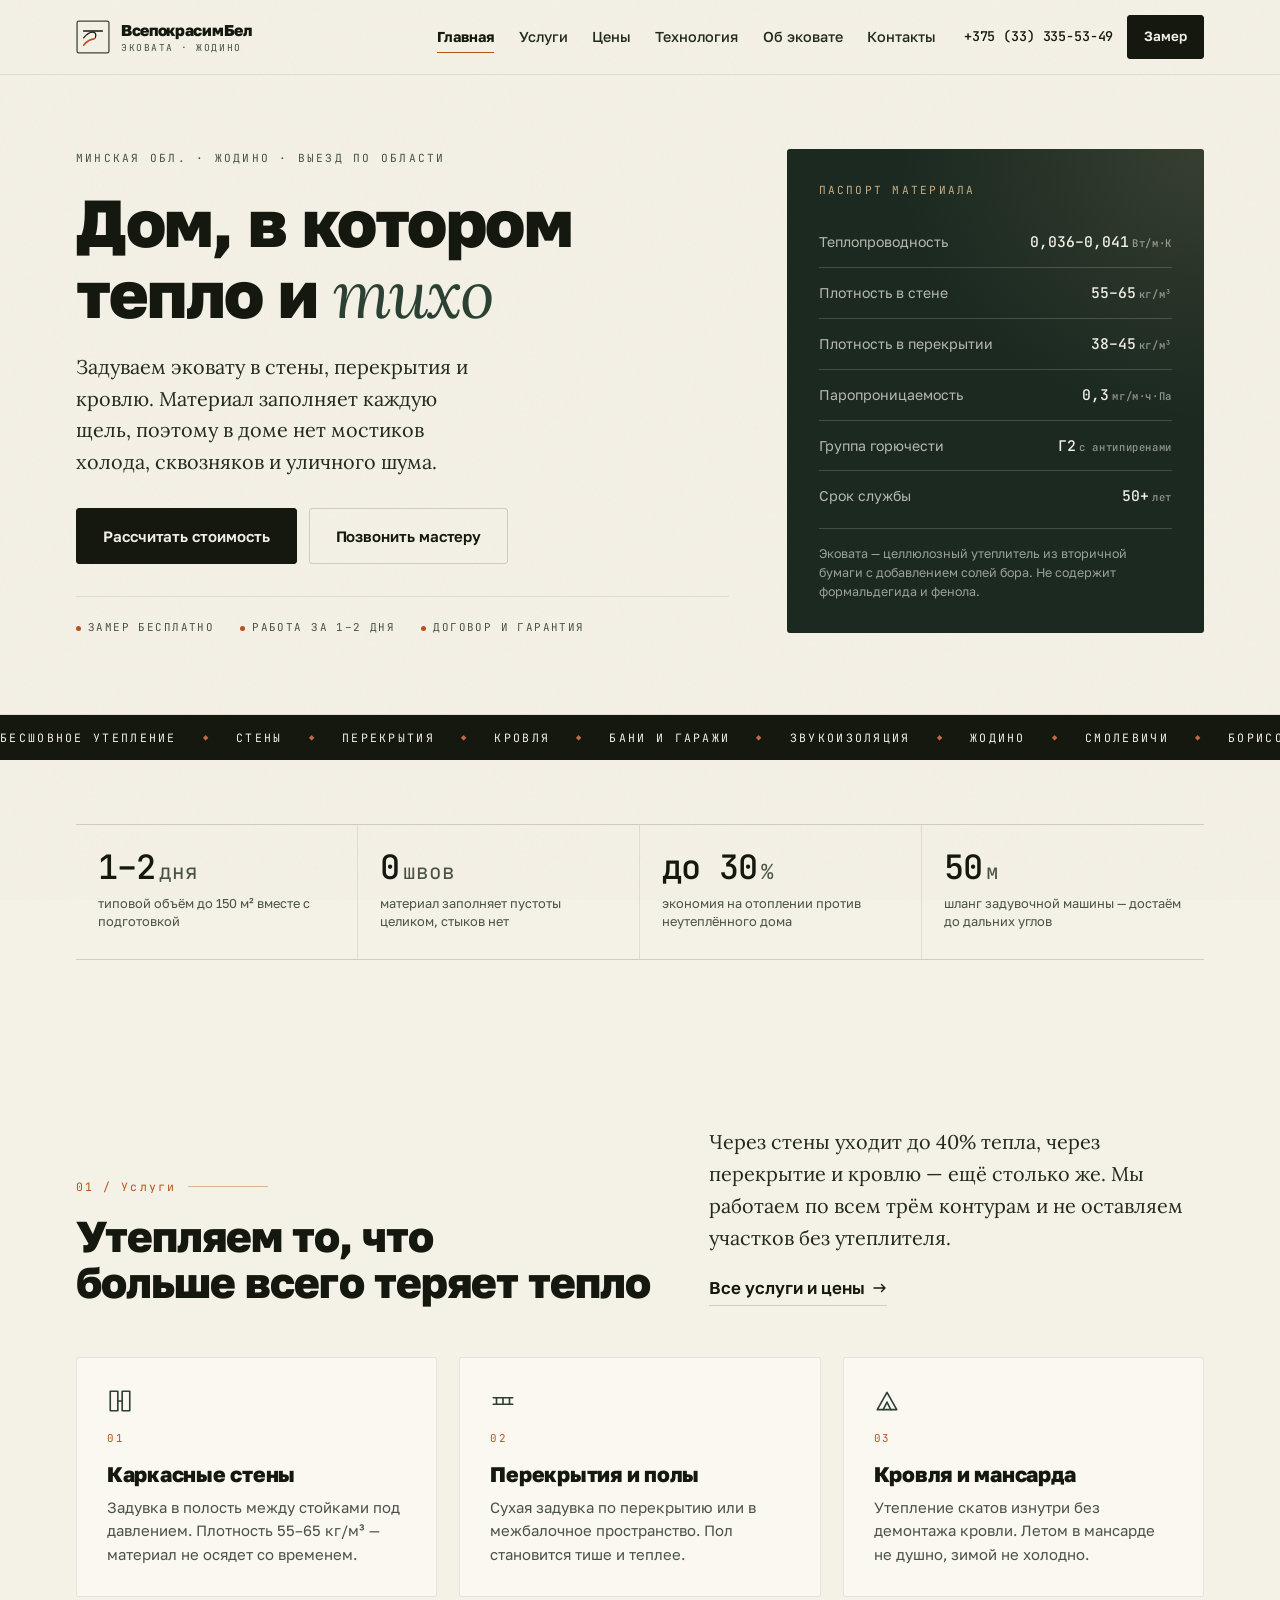
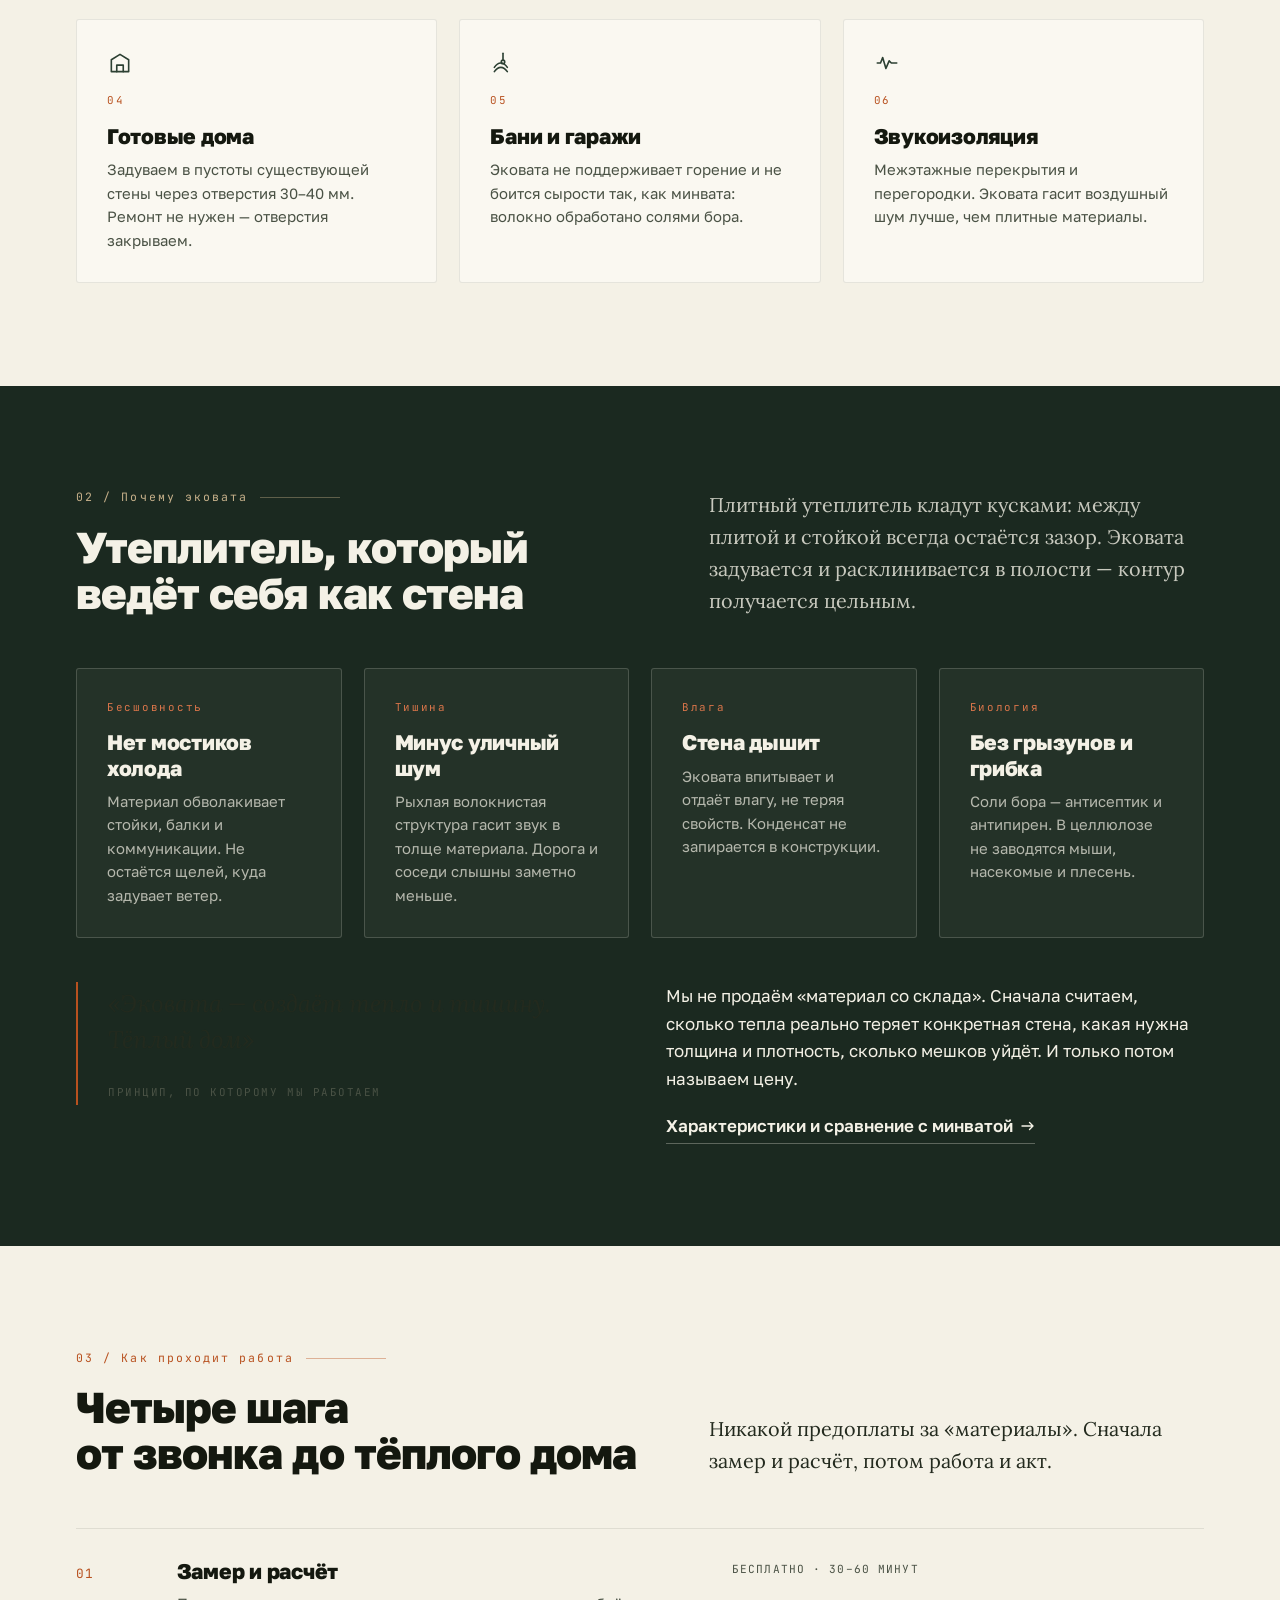
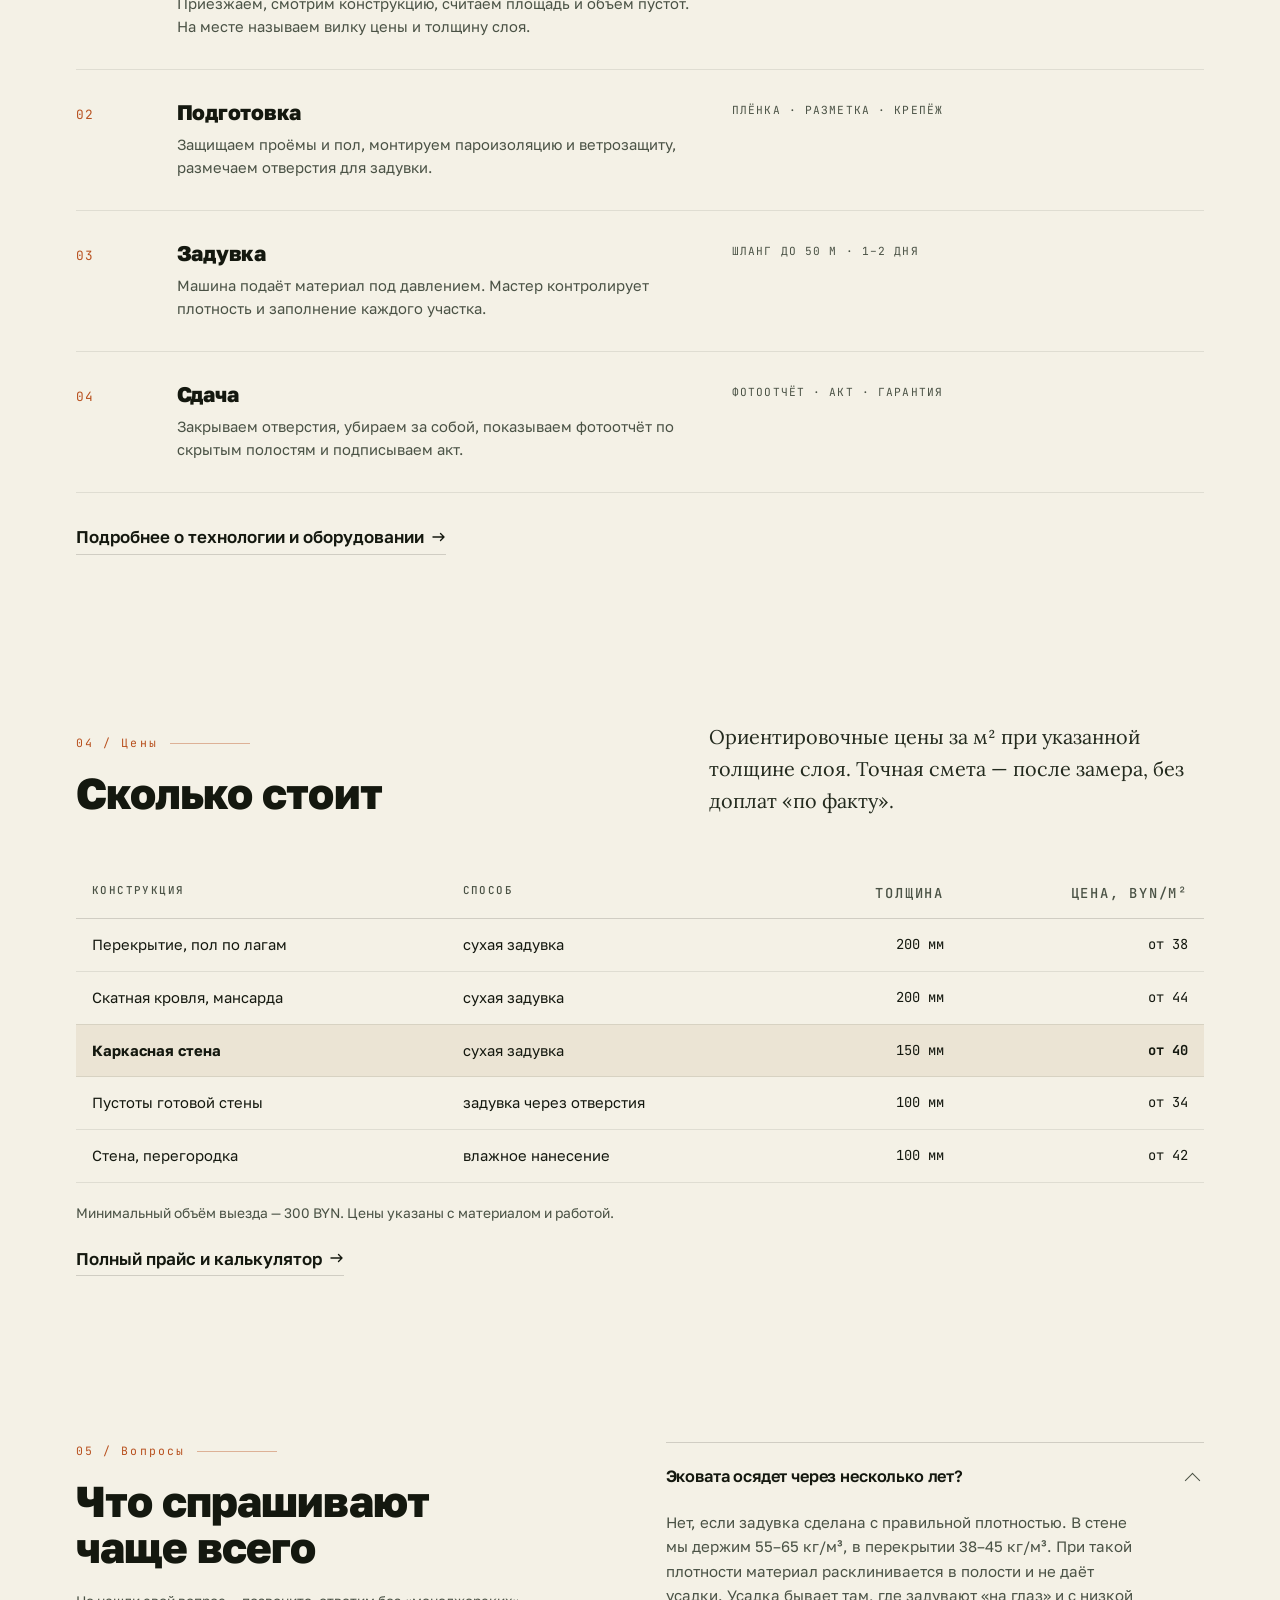
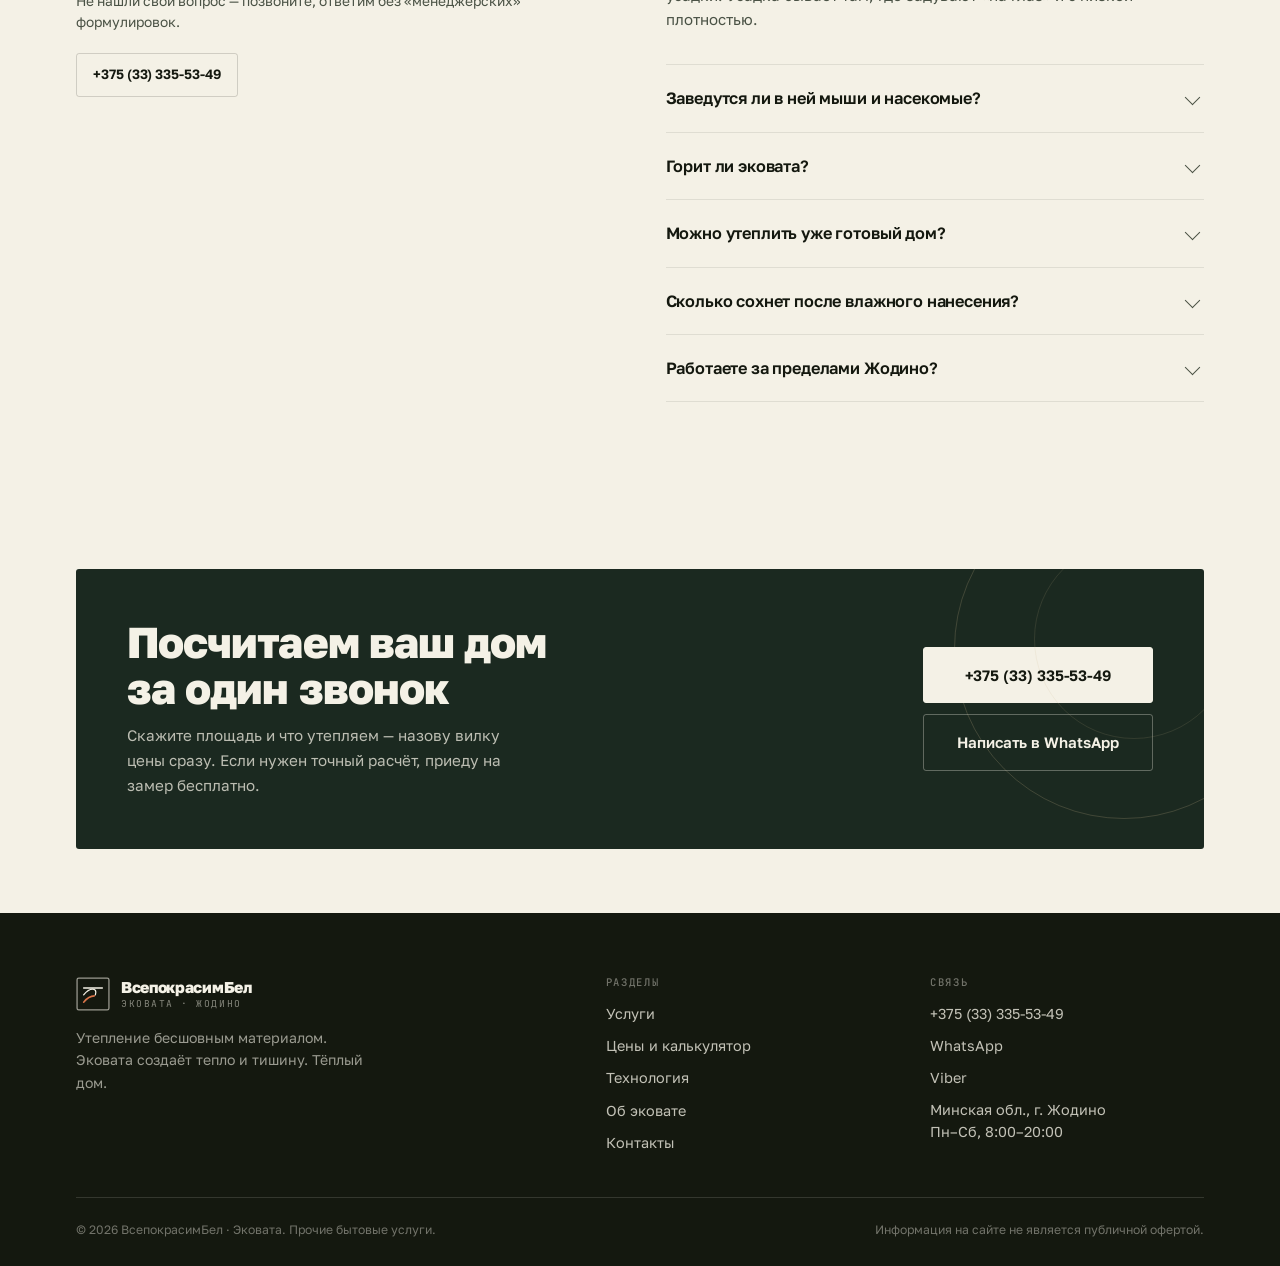
==== index.html @ 0a976614 "ВсепокрасимБел Эковата: многостраничный сайт (6 страниц, калькулятор, схемы)" ====
<!DOCTYPE html>
<html lang="ru">
<head>
<meta charset="utf-8">
<meta name="viewport" content="width=device-width, initial-scale=1">
<title>Эковата в Жодино — утепление без швов | ВсепокрасимБел</title>
<meta name="description" content="Утепление эковатой стен, перекрытий и кровли в Жодино и по Минской области. Бесшовная задувка, плотность 55–65 кг/м³. Замер бесплатно. +375 (33) 335-53-49">
<meta name="theme-color" content="#F4F1E6">
<meta property="og:type" content="website">
<meta property="og:title" content="Эковата: создаёт тепло и тишину — ВсепокрасимБел">
<meta property="og:description" content="Бесшовное утепление эковатой в Жодино и Минской области. Стены, перекрытия, кровля, бани. Замер бесплатно.">
<meta property="og:locale" content="ru_BY">
<link rel="icon" href="assets/img/favicon.svg" type="image/svg+xml">
<link rel="preconnect" href="https://fonts.googleapis.com">
<link rel="preconnect" href="https://fonts.gstatic.com" crossorigin>
<link href="https://fonts.googleapis.com/css2?family=Golos+Text:wght@400;500;600;700;800;900&family=Lora:ital,wght@0,400;0,500;1,400;1,500&family=JetBrains+Mono:wght@400;500&display=swap" rel="stylesheet">
<link rel="stylesheet" href="assets/css/style.css">
</head>
<body>

<header class="site-head">
  <div class="wrap head-in">
    <a class="brand" href="index.html" aria-label="ВсепокрасимБел — на главную">
      <svg class="brand-mark" viewBox="0 0 40 40" aria-hidden="true">
        <rect x="1.25" y="1.25" width="37.5" height="37.5" rx="2" fill="none" stroke="currentColor" stroke-width="1.5" opacity=".8"/>
        <path d="M9 13h22" stroke="currentColor" stroke-width="1.7" stroke-linecap="round"/>
        <path d="M9 21c3.6-4.6 7.2-6.8 10.4-6.8 3 0 5 2 3.4 6.8" fill="none" stroke="currentColor" stroke-width="1.5" stroke-linecap="round"/>
        <path d="M9 29.6c4.2-5.2 8.4-7.4 12.6-7.4" fill="none" stroke="#B8511F" stroke-width="1.8" stroke-linecap="round"/>
      </svg>
      <span class="brand-txt"><b>ВсепокрасимБел</b><em>эковата · Жодино</em></span>
    </a>
    <nav class="nav" id="nav">
      <a href="index.html" class="is-active">Главная</a>
      <a href="uslugi.html">Услуги</a>
      <a href="tseny.html">Цены</a>
      <a href="tehnologiya.html">Технология</a>
      <a href="ob-ekovate.html">Об эковате</a>
      <a href="kontakty.html">Контакты</a>
    </nav>
    <div class="head-cta">
      <a class="phone" href="tel:+375333355349">+375 (33) 335-53-49</a>
      <a class="btn btn-sm" href="kontakty.html">Замер</a>
      <button class="burger" id="burger" aria-label="Меню" aria-expanded="false"><span></span></button>
    </div>
  </div>
</header>

<!-- HERO -->
<section class="hero">
  <div class="wrap hero-grid">
    <div>
      <p class="kicker">Минская обл. · Жодино · выезд по области</p>
      <h1 class="mt2">Дом, в котором<br>тепло и <em>тихо</em></h1>
      <p class="lead hero-sub mt2">Задуваем эковату в стены, перекрытия и кровлю. Материал заполняет каждую щель, поэтому в доме нет мостиков холода, сквозняков и уличного шума.</p>
      <div class="hero-actions">
        <a class="btn" href="tseny.html#calc">Рассчитать стоимость</a>
        <a class="btn btn-ghost" href="tel:+375333355349">Позвонить мастеру</a>
      </div>
      <div class="hero-meta">
        <span><i class="dot"></i>Замер бесплатно</span>
        <span><i class="dot"></i>Работа за 1–2 дня</span>
        <span><i class="dot"></i>Договор и гарантия</span>
      </div>
    </div>

    <aside class="spec-card">
      <p class="kicker">Паспорт материала</p>
      <ul class="spec-list">
        <li><span class="k">Теплопроводность</span><span class="v">0,036–0,041<small>Вт/м·К</small></span></li>
        <li><span class="k">Плотность в стене</span><span class="v">55–65<small>кг/м³</small></span></li>
        <li><span class="k">Плотность в перекрытии</span><span class="v">38–45<small>кг/м³</small></span></li>
        <li><span class="k">Паропроницаемость</span><span class="v">0,3<small>мг/м·ч·Па</small></span></li>
        <li><span class="k">Группа горючести</span><span class="v">Г2<small>с антипиренами</small></span></li>
        <li><span class="k">Срок службы</span><span class="v">50+<small>лет</small></span></li>
      </ul>
      <p class="spec-foot">Эковата — целлюлозный утеплитель из вторичной бумаги с добавлением солей бора. Не содержит формальдегида и фенола.</p>
    </aside>
  </div>
</section>

<div class="ticker" aria-hidden="true">
  <div class="ticker-in">
    <span>Бесшовное утепление</span><span>Стены</span><span>Перекрытия</span><span>Кровля</span><span>Бани и гаражи</span><span>Звукоизоляция</span><span>Жодино</span><span>Смолевичи</span><span>Борисов</span><span>Минск</span>
    <span>Бесшовное утепление</span><span>Стены</span><span>Перекрытия</span><span>Кровля</span><span>Бани и гаражи</span><span>Звукоизоляция</span><span>Жодино</span><span>Смолевичи</span><span>Борисов</span><span>Минск</span>
  </div>
</div>

<!-- STATS -->
<section class="sec-tight">
  <div class="wrap">
    <div class="stats rv">
      <div class="stat">
        <div class="n">1–2<small>дня</small></div>
        <div class="l">типовой объём до 150 м² вместе с подготовкой</div>
      </div>
      <div class="stat">
        <div class="n">0<small>швов</small></div>
        <div class="l">материал заполняет пустоты целиком, стыков нет</div>
      </div>
      <div class="stat">
        <div class="n">до 30<small>%</small></div>
        <div class="l">экономия на отоплении против неутеплённого дома</div>
      </div>
      <div class="stat">
        <div class="n">50<small>м</small></div>
        <div class="l">шланг задувочной машины — достаём до дальних углов</div>
      </div>
    </div>
  </div>
</section>

<!-- SERVICES -->
<section class="sec" id="uslugi">
  <div class="wrap">
    <div class="sec-head">
      <div>
        <div class="sec-num">01 / Услуги</div>
        <h2>Утепляем то, что<br>больше всего теряет тепло</h2>
      </div>
      <div>
        <p class="lead">Через стены уходит до 40% тепла, через перекрытие и кровлю — ещё столько же. Мы работаем по всем трём контурам и не оставляем участков без утеплителя.</p>
        <p class="mt2"><a class="link-u" href="uslugi.html">Все услуги и цены <svg width="14" height="10" viewBox="0 0 14 10" fill="none" aria-hidden="true"><path d="M1 5h11M8.5 1.5L12 5l-3.5 3.5" stroke="currentColor" stroke-width="1.4" stroke-linecap="round" stroke-linejoin="round"/></svg></a></p>
      </div>
    </div>

    <div class="grid g3">
      <article class="card rv">
        <div class="ico"><svg viewBox="0 0 24 24"><rect x="3" y="3" width="7" height="18"/><rect x="14" y="3" width="7" height="18"/><path d="M10 12h4"/></svg></div>
        <div class="num">01</div>
        <h3>Каркасные стены</h3>
        <p>Задувка в полость между стойками под давлением. Плотность 55–65 кг/м³ — материал не осядет со временем.</p>
      </article>
      <article class="card rv">
        <div class="ico"><svg viewBox="0 0 24 24"><path d="M3 9h18M3 15h18"/><path d="M6 9v6M12 9v6M18 9v6"/></svg></div>
        <div class="num">02</div>
        <h3>Перекрытия и полы</h3>
        <p>Сухая задувка по перекрытию или в межбалочное пространство. Пол становится тише и теплее.</p>
      </article>
      <article class="card rv">
        <div class="ico"><svg viewBox="0 0 24 24"><path d="M3 20L12 4l9 16z"/><path d="M8.5 20L12 13l3.5 7"/></svg></div>
        <div class="num">03</div>
        <h3>Кровля и мансарда</h3>
        <p>Утепление скатов изнутри без демонтажа кровли. Летом в мансарде не душно, зимой не холодно.</p>
      </article>
      <article class="card rv">
        <div class="ico"><svg viewBox="0 0 24 24"><path d="M4 20V9l8-5 8 5v11z"/><path d="M9 20v-6h6v6"/></svg></div>
        <div class="num">04</div>
        <h3>Готовые дома</h3>
        <p>Задуваем в пустоты существующей стены через отверстия 30–40 мм. Ремонт не нужен — отверстия закрываем.</p>
      </article>
      <article class="card rv">
        <div class="ico"><svg viewBox="0 0 24 24"><path d="M4 16c2-3 4-4 6-4s4 1 6 4"/><path d="M4 20c2-3 4-4 6-4s4 1 6 4"/><path d="M12 3v6"/><circle cx="12" cy="11" r="1.6"/></svg></div>
        <div class="num">05</div>
        <h3>Бани и гаражи</h3>
        <p>Эковата не поддерживает горение и не боится сырости так, как минвата: волокно обработано солями бора.</p>
      </article>
      <article class="card rv">
        <div class="ico"><svg viewBox="0 0 24 24"><path d="M3 12h3l2-5 3 10 3-7 2 2h5"/></svg></div>
        <div class="num">06</div>
        <h3>Звукоизоляция</h3>
        <p>Межэтажные перекрытия и перегородки. Эковата гасит воздушный шум лучше, чем плитные материалы.</p>
      </article>
    </div>
  </div>
</section>

<!-- WHY -->
<section class="sec band">
  <div class="wrap">
    <div class="sec-head">
      <div>
        <div class="sec-num">02 / Почему эковата</div>
        <h2>Утеплитель, который<br>ведёт себя как стена</h2>
      </div>
      <div>
        <p class="lead">Плитный утеплитель кладут кусками: между плитой и стойкой всегда остаётся зазор. Эковата задувается и расклинивается в полости — контур получается цельным.</p>
      </div>
    </div>

    <div class="grid g4">
      <div class="card rv">
        <div class="num">Бесшовность</div>
        <h3>Нет мостиков холода</h3>
        <p>Материал обволакивает стойки, балки и коммуникации. Не остаётся щелей, куда задувает ветер.</p>
      </div>
      <div class="card rv">
        <div class="num">Тишина</div>
        <h3>Минус уличный шум</h3>
        <p>Рыхлая волокнистая структура гасит звук в толще материала. Дорога и соседи слышны заметно меньше.</p>
      </div>
      <div class="card rv">
        <div class="num">Влага</div>
        <h3>Стена дышит</h3>
        <p>Эковата впитывает и отдаёт влагу, не теряя свойств. Конденсат не запирается в конструкции.</p>
      </div>
      <div class="card rv">
        <div class="num">Биология</div>
        <h3>Без грызунов и грибка</h3>
        <p>Соли бора — антисептик и антипирен. В целлюлозе не заводятся мыши, насекомые и плесень.</p>
      </div>
    </div>

    <div class="split mt4">
      <div>
        <blockquote class="pull">
          <p>«Эковата — создаёт тепло и тишину. Тёплый дом»</p>
          <cite>Принцип, по которому мы работаем</cite>
        </blockquote>
      </div>
      <div>
        <p>Мы не продаём «материал со склада». Сначала считаем, сколько тепла реально теряет конкретная стена, какая нужна толщина и плотность, сколько мешков уйдёт. И только потом называем цену.</p>
        <p class="mt2"><a class="link-u" href="ob-ekovate.html">Характеристики и сравнение с минватой <svg width="14" height="10" viewBox="0 0 14 10" fill="none" aria-hidden="true"><path d="M1 5h11M8.5 1.5L12 5l-3.5 3.5" stroke="currentColor" stroke-width="1.4" stroke-linecap="round" stroke-linejoin="round"/></svg></a></p>
      </div>
    </div>
  </div>
</section>

<!-- PROCESS -->
<section class="sec">
  <div class="wrap">
    <div class="sec-head">
      <div>
        <div class="sec-num">03 / Как проходит работа</div>
        <h2>Четыре шага<br>от звонка до тёплого дома</h2>
      </div>
      <div>
        <p class="lead">Никакой предоплаты за «материалы». Сначала замер и расчёт, потом работа и акт.</p>
      </div>
    </div>

    <div class="steps">
      <div class="step rv">
        <div class="i">01</div>
        <div>
          <h3>Замер и расчёт</h3>
          <p>Приезжаем, смотрим конструкцию, считаем площадь и объём пустот. На месте называем вилку цены и толщину слоя.</p>
        </div>
        <div class="note">Бесплатно · 30–60 минут</div>
      </div>
      <div class="step rv">
        <div class="i">02</div>
        <div>
          <h3>Подготовка</h3>
          <p>Защищаем проёмы и пол, монтируем пароизоляцию и ветрозащиту, размечаем отверстия для задувки.</p>
        </div>
        <div class="note">Плёнка · разметка · крепёж</div>
      </div>
      <div class="step rv">
        <div class="i">03</div>
        <div>
          <h3>Задувка</h3>
          <p>Машина подаёт материал под давлением. Мастер контролирует плотность и заполнение каждого участка.</p>
        </div>
        <div class="note">Шланг до 50 м · 1–2 дня</div>
      </div>
      <div class="step rv">
        <div class="i">04</div>
        <div>
          <h3>Сдача</h3>
          <p>Закрываем отверстия, убираем за собой, показываем фотоотчёт по скрытым полостям и подписываем акт.</p>
        </div>
        <div class="note">Фотоотчёт · акт · гарантия</div>
      </div>
    </div>

    <p class="mt3"><a class="link-u" href="tehnologiya.html">Подробнее о технологии и оборудовании <svg width="14" height="10" viewBox="0 0 14 10" fill="none" aria-hidden="true"><path d="M1 5h11M8.5 1.5L12 5l-3.5 3.5" stroke="currentColor" stroke-width="1.4" stroke-linecap="round" stroke-linejoin="round"/></svg></a></p>
  </div>
</section>

<!-- PRICES TEASER -->
<section class="sec-tight">
  <div class="wrap">
    <div class="sec-head">
      <div>
        <div class="sec-num">04 / Цены</div>
        <h2>Сколько стоит</h2>
      </div>
      <div>
        <p class="lead">Ориентировочные цены за м² при указанной толщине слоя. Точная смета — после замера, без доплат «по факту».</p>
      </div>
    </div>

    <div class="tbl-wrap rv">
      <table>
        <thead>
          <tr>
            <th>Конструкция</th>
            <th>Способ</th>
            <th class="num">Толщина</th>
            <th class="num">Цена, BYN/м²</th>
          </tr>
        </thead>
        <tbody>
          <tr><td>Перекрытие, пол по лагам</td><td>сухая задувка</td><td class="num">200 мм</td><td class="num">от 38</td></tr>
          <tr><td>Скатная кровля, мансарда</td><td>сухая задувка</td><td class="num">200 мм</td><td class="num">от 44</td></tr>
          <tr class="hl"><td><b>Каркасная стена</b></td><td>сухая задувка</td><td class="num">150 мм</td><td class="num"><b>от 40</b></td></tr>
          <tr><td>Пустоты готовой стены</td><td>задувка через отверстия</td><td class="num">100 мм</td><td class="num">от 34</td></tr>
          <tr><td>Стена, перегородка</td><td>влажное нанесение</td><td class="num">100 мм</td><td class="num">от 42</td></tr>
        </tbody>
      </table>
    </div>
    <p class="small mt2">Минимальный объём выезда — 300 BYN. Цены указаны с материалом и работой.</p>
    <p class="mt2"><a class="link-u" href="tseny.html">Полный прайс и калькулятор <svg width="14" height="10" viewBox="0 0 14 10" fill="none" aria-hidden="true"><path d="M1 5h11M8.5 1.5L12 5l-3.5 3.5" stroke="currentColor" stroke-width="1.4" stroke-linecap="round" stroke-linejoin="round"/></svg></a></p>
  </div>
</section>

<!-- FAQ -->
<section class="sec">
  <div class="wrap split">
    <div>
      <div class="sec-num">05 / Вопросы</div>
      <h2>Что спрашивают<br>чаще всего</h2>
      <p class="small mt2">Не нашли свой вопрос — позвоните, ответим без «менеджерских» формулировок.</p>
      <p class="mt2"><a class="btn btn-ghost btn-sm" href="tel:+375333355349">+375 (33) 335-53-49</a></p>
    </div>
    <div class="faq">
      <details open>
        <summary>Эковата осядет через несколько лет?</summary>
        <div class="a"><p>Нет, если задувка сделана с правильной плотностью. В стене мы держим 55–65 кг/м³, в перекрытии 38–45 кг/м³. При такой плотности материал расклинивается в полости и не даёт усадки. Усадка бывает там, где задувают «на глаз» и с низкой плотностью.</p></div>
      </details>
      <details>
        <summary>Заведутся ли в ней мыши и насекомые?</summary>
        <div class="a"><p>Нет. Целлюлоза обработана солями борной кислоты и буры — это антисептик. Грызунам такой материал не интересен ни как еда, ни как гнездо, а насекомые в нём не живут.</p></div>
      </details>
      <details>
        <summary>Горит ли эковата?</summary>
        <div class="a"><p>Эковата относится к группе горючести Г2 (умеренно горючие) — как дерево, из которого построен дом. Антипирены замедляют распространение пламени, материал не поддерживает самостоятельное горение и не выделяет токсичного дыма в объёме, как пенопласты.</p></div>
      </details>
      <details>
        <summary>Можно утеплить уже готовый дом?</summary>
        <div class="a"><p>Да. В стене сверлятся отверстия 30–40 мм, через них задувается материал, затем отверстия закрываются и штукатурятся. Мебель отодвигаем сами, ремонт в комнатах не нужен.</p></div>
      </details>
      <details>
        <summary>Сколько сохнет после влажного нанесения?</summary>
        <div class="a"><p>Поверхностный слой схватывается за 20–40 минут, полное высыхание слоя 100 мм — от 24 до 72 часов в зависимости от температуры и вентиляции в помещении.</p></div>
      </details>
      <details>
        <summary>Работаете за пределами Жодино?</summary>
        <div class="a"><p>Да: Смолевичи, Борисов, Логойск, Смолевичский и Борисовский районы, Минск и Минская область. Дальние выезды обсуждаем отдельно — по расстоянию и объёму работ.</p></div>
      </details>
    </div>
  </div>
</section>

<!-- CTA -->
<section class="sec-tight">
  <div class="wrap">
    <div class="cta rv">
      <div class="cta-in">
        <div>
          <h2>Посчитаем ваш дом<br>за один звонок</h2>
          <p>Скажите площадь и что утепляем — назову вилку цены сразу. Если нужен точный расчёт, приеду на замер бесплатно.</p>
        </div>
        <div class="cta-actions">
          <a class="btn btn-inv" href="tel:+375333355349">+375 (33) 335-53-49</a>
          <a class="btn btn-outline-inv" href="https://wa.me/375333355349" target="_blank" rel="noopener">Написать в WhatsApp</a>
        </div>
      </div>
    </div>
  </div>
</section>

<footer class="site-foot">
  <div class="wrap">
    <div class="foot-top">
      <div>
        <a class="brand" href="index.html">
          <svg class="brand-mark" viewBox="0 0 40 40" aria-hidden="true" style="color:#F4F1E6">
            <rect x="1.25" y="1.25" width="37.5" height="37.5" rx="2" fill="none" stroke="currentColor" stroke-width="1.5" opacity=".6"/>
            <path d="M9 13h22" stroke="currentColor" stroke-width="1.7" stroke-linecap="round"/>
            <path d="M9 21c3.6-4.6 7.2-6.8 10.4-6.8 3 0 5 2 3.4 6.8" fill="none" stroke="currentColor" stroke-width="1.5" stroke-linecap="round"/>
            <path d="M9 29.6c4.2-5.2 8.4-7.4 12.6-7.4" fill="none" stroke="#D9754A" stroke-width="1.8" stroke-linecap="round"/>
          </svg>
          <span class="brand-txt"><b>ВсепокрасимБел</b><em>эковата · Жодино</em></span>
        </a>
        <p class="foot-desc">Утепление бесшовным материалом. Эковата создаёт тепло и тишину. Тёплый дом.</p>
      </div>
      <div class="foot-col">
        <h4>Разделы</h4>
        <a href="uslugi.html">Услуги</a>
        <a href="tseny.html">Цены и калькулятор</a>
        <a href="tehnologiya.html">Технология</a>
        <a href="ob-ekovate.html">Об эковате</a>
        <a href="kontakty.html">Контакты</a>
      </div>
      <div class="foot-col">
        <h4>Связь</h4>
        <a href="tel:+375333355349">+375 (33) 335-53-49</a>
        <a href="https://wa.me/375333355349" target="_blank" rel="noopener">WhatsApp</a>
        <a href="viber://chat?number=%2B375333355349">Viber</a>
        <p class="small">Минская обл., г. Жодино<br>Пн–Сб, 8:00–20:00</p>
      </div>
    </div>
    <div class="foot-bot">
      <span>© <span id="year">2026</span> ВсепокрасимБел · Эковата. Прочие бытовые услуги.</span>
      <span>Информация на сайте не является публичной офертой.</span>
    </div>
  </div>
</footer>

<script src="assets/js/app.js"></script>
</body>
</html>
---- assets/css/style.css ----
/* =========================================================
   ВсепокрасимБел · Эковата
   Zhodino, Minsk region
   ========================================================= */

:root{
  --ink:        #14180F;
  --ink-2:      #232A1E;
  --ink-3:      #4A5245;
  --paper:      #F4F1E6;
  --paper-2:    #EAE5D5;
  --paper-3:    #DED7C2;
  --moss:       #2C4033;
  --moss-2:     #1B2920;
  --rust:       #B8511F;
  --rust-soft:  #D9754A;
  --sand:       #C6B08A;
  --line:       rgba(20,24,15,.16);
  --line-2:     rgba(20,24,15,.09);
  --line-inv:   rgba(244,241,230,.18);
  --wrap:       1180px;
  --r:          3px;
  --sans:       'Golos Text', 'Helvetica Neue', Arial, sans-serif;
  --serif:      'Lora', Georgia, serif;
  --mono:       'JetBrains Mono', 'SFMono-Regular', Consolas, monospace;
}

*,*::before,*::after{box-sizing:border-box}
html{-webkit-text-size-adjust:100%; scroll-behavior:smooth}
body{
  margin:0;
  background:var(--paper);
  color:var(--ink);
  font-family:var(--sans);
  font-size:17px;
  line-height:1.62;
  font-weight:400;
  -webkit-font-smoothing:antialiased;
  overflow-x:hidden;
}
body::after{
  content:"";
  position:fixed; inset:0; z-index:9999; pointer-events:none;
  opacity:.045; mix-blend-mode:multiply;
  background-image:url("data:image/svg+xml,%3Csvg xmlns='http://www.w3.org/2000/svg' width='220' height='220'%3E%3Cfilter id='n'%3E%3CfeTurbulence type='fractalNoise' baseFrequency='.82' numOctaves='3'/%3E%3C/filter%3E%3Crect width='220' height='220' filter='url(%23n)'/%3E%3C/svg%3E");
}
img{max-width:100%; display:block}
a{color:inherit; text-decoration:none}
button{font:inherit; color:inherit}
::selection{background:var(--moss); color:var(--paper)}

/* ---------- type ---------- */
h1,h2,h3,h4{margin:0; font-weight:800; line-height:1.06; letter-spacing:-.022em}
h1{font-size:clamp(2.15rem, 5.4vw, 4.15rem)}
h2{font-size:clamp(1.65rem, 3.4vw, 2.7rem)}
h3{font-size:clamp(1.12rem, 1.7vw, 1.32rem); line-height:1.2; letter-spacing:-.012em}
h4{font-size:1rem; letter-spacing:0}
p{margin:0 0 1.05em}
p:last-child{margin-bottom:0}
.lead{font-family:var(--serif); font-size:clamp(1.05rem,1.6vw,1.24rem); line-height:1.6; color:var(--ink-2); font-weight:400}
.small{font-size:.86rem; line-height:1.55; color:var(--ink-3)}
.mono{font-family:var(--mono); font-size:.72rem; letter-spacing:.14em; text-transform:uppercase; font-weight:500}
.muted{color:var(--ink-3)}
.serif-i{font-family:var(--serif); font-style:italic}

/* ---------- layout ---------- */
.wrap{width:100%; max-width:var(--wrap); margin:0 auto; padding:0 26px}
.wrap-narrow{max-width:840px}
section{position:relative}
.sec{padding:clamp(56px,8vw,104px) 0}
.sec-tight{padding:clamp(40px,5vw,64px) 0}
.sec-head{display:grid; grid-template-columns:minmax(0,1fr) minmax(0,.85fr); gap:clamp(20px,4vw,64px); align-items:end; margin-bottom:clamp(28px,4vw,52px)}
.sec-head .kicker{margin-bottom:14px}
.sec-num{
  font-family:var(--mono); font-size:.72rem; letter-spacing:.18em;
  color:var(--rust); display:flex; align-items:center; gap:12px; margin-bottom:18px;
}
.sec-num::after{content:""; height:1px; flex:1; max-width:80px; background:currentColor; opacity:.4}

.kicker{font-family:var(--mono); font-size:.7rem; letter-spacing:.2em; text-transform:uppercase; color:var(--ink-3)}

/* ---------- buttons ---------- */
.btn{
  display:inline-flex; align-items:center; justify-content:center; gap:10px;
  padding:15px 26px; border:1px solid var(--ink); border-radius:var(--r);
  background:var(--ink); color:var(--paper);
  font-weight:600; font-size:.94rem; letter-spacing:-.005em;
  cursor:pointer; transition:background .18s ease, color .18s ease, transform .18s ease, border-color .18s ease;
}
.btn:hover{background:var(--moss); border-color:var(--moss)}
.btn:active{transform:translateY(1px)}
.btn-sm{padding:10px 16px; font-size:.84rem}
.btn-ghost{background:transparent; color:var(--ink); border-color:var(--line)}
.btn-ghost:hover{background:var(--ink); color:var(--paper); border-color:var(--ink)}
.btn-rust{background:var(--rust); border-color:var(--rust); color:#fff}
.btn-rust:hover{background:#9E4319; border-color:#9E4319}
.btn-inv{background:var(--paper); color:var(--ink); border-color:var(--paper)}
.btn-inv:hover{background:transparent; color:var(--paper); border-color:rgba(244,241,230,.5)}
.btn-outline-inv{background:transparent; color:var(--paper); border-color:rgba(244,241,230,.32)}
.btn-outline-inv:hover{background:var(--paper); color:var(--ink); border-color:var(--paper)}

.link-u{display:inline-flex; align-items:center; gap:8px; font-weight:600; border-bottom:1px solid var(--line); padding-bottom:3px; transition:border-color .18s, color .18s}
.link-u:hover{border-color:var(--ink); color:var(--rust)}
.link-u svg{transition:transform .2s}
.link-u:hover svg{transform:translateX(3px)}

/* ---------- header ---------- */
.site-head{
  position:sticky; top:0; z-index:80;
  background:rgba(244,241,230,.92);
  backdrop-filter:blur(10px); -webkit-backdrop-filter:blur(10px);
  border-bottom:1px solid var(--line-2);
  transition:box-shadow .25s ease, border-color .25s;
}
.site-head.is-stuck{box-shadow:0 12px 28px -22px rgba(20,24,15,.5); border-color:var(--line)}
.head-in{display:flex; align-items:center; gap:22px; height:74px}
.brand{display:flex; align-items:center; gap:11px; flex-shrink:0}
.brand-mark{width:34px; height:34px; flex-shrink:0}
.brand-txt{display:flex; flex-direction:column; line-height:1.15}
.brand-txt b{font-size:.98rem; font-weight:800; letter-spacing:-.02em}
.brand-txt em{font-family:var(--mono); font-style:normal; font-size:.6rem; letter-spacing:.16em; text-transform:uppercase; color:var(--ink-3); margin-top:2px}

.nav{display:flex; align-items:center; gap:clamp(12px,1.9vw,26px); margin-left:auto}
.nav a{font-size:.9rem; font-weight:500; color:var(--ink-2); position:relative; padding:4px 0; transition:color .16s}
.nav a::after{content:""; position:absolute; left:0; right:100%; bottom:0; height:1px; background:var(--rust); transition:right .22s ease}
.nav a:hover{color:var(--ink)}
.nav a:hover::after,.nav a.is-active::after{right:0}
.nav a.is-active{color:var(--ink); font-weight:700}

.head-cta{display:flex; align-items:center; gap:14px; margin-left:6px}
.phone{font-family:var(--mono); font-size:.84rem; font-weight:500; letter-spacing:-.01em; white-space:nowrap}
.phone:hover{color:var(--rust)}

.burger{display:none; width:42px; height:42px; border:1px solid var(--line); border-radius:var(--r); background:transparent; position:relative; cursor:pointer}
.burger span,.burger span::before,.burger span::after{
  position:absolute; left:50%; width:17px; height:1.6px; background:var(--ink); transform:translateX(-50%);
  transition:transform .22s ease, opacity .18s ease;
}
.burger span{top:50%; margin-top:-.8px}
.burger span::before,.burger span::after{content:""; left:0; transform:none}
.burger span::before{top:-6px}
.burger span::after{top:6px}
.burger[aria-expanded="true"] span{background:transparent}
.burger[aria-expanded="true"] span::before{transform:rotate(45deg) translateY(6px)}
.burger[aria-expanded="true"] span::after{transform:rotate(-45deg) translateY(-6px)}

/* ---------- hero ---------- */
.hero{padding:clamp(40px,6vw,74px) 0 clamp(44px,6vw,80px); border-bottom:1px solid var(--line-2); position:relative; overflow:hidden}
.hero-grid{display:grid; grid-template-columns:minmax(0,1.22fr) minmax(0,.78fr); gap:clamp(28px,4.5vw,70px); align-items:start}
.hero h1{margin-bottom:22px}
.hero h1 em{font-family:var(--serif); font-style:italic; font-weight:400; color:var(--moss); letter-spacing:-.03em}
.hero-sub{max-width:34ch}
.hero-actions{display:flex; flex-wrap:wrap; gap:12px; margin-top:30px}
.hero-meta{display:flex; flex-wrap:wrap; gap:10px 26px; margin-top:32px; padding-top:22px; border-top:1px solid var(--line-2)}
.hero-meta span{font-family:var(--mono); font-size:.68rem; letter-spacing:.13em; text-transform:uppercase; color:var(--ink-3); display:flex; align-items:center; gap:7px}
.dot{width:5px; height:5px; border-radius:50%; background:var(--rust); flex-shrink:0}

.spec-card{
  background:var(--moss-2); color:var(--paper);
  padding:clamp(22px,2.6vw,32px); border-radius:var(--r);
  position:relative; overflow:hidden;
}
.spec-card::before{
  content:""; position:absolute; inset:0;
  background:radial-gradient(120% 90% at 100% 0%, rgba(198,176,138,.16), transparent 62%);
  pointer-events:none;
}
.spec-card .kicker{color:var(--sand); position:relative}
.spec-list{list-style:none; margin:18px 0 0; padding:0; position:relative}
.spec-list li{display:flex; justify-content:space-between; align-items:baseline; gap:14px; padding:13px 0; border-bottom:1px solid var(--line-inv)}
.spec-list li:last-child{border-bottom:0; padding-bottom:0}
.spec-list .k{font-size:.88rem; color:rgba(244,241,230,.72)}
.spec-list .v{font-family:var(--mono); font-size:.92rem; font-weight:500; color:var(--paper); white-space:nowrap}
.spec-list .v small{font-size:.66rem; color:rgba(244,241,230,.55); letter-spacing:.06em; margin-left:3px}
.spec-foot{margin-top:20px; padding-top:16px; border-top:1px solid var(--line-inv); font-size:.78rem; color:rgba(244,241,230,.6); line-height:1.5; position:relative}

/* ---------- ticker ---------- */
.ticker{background:var(--ink); color:var(--paper); overflow:hidden; border-top:1px solid var(--ink)}
.ticker-in{display:flex; gap:0; white-space:nowrap; animation:slide 44s linear infinite}
.ticker-in span{
  font-family:var(--mono); font-size:.72rem; letter-spacing:.2em; text-transform:uppercase;
  padding:13px 0; display:inline-flex; align-items:center;
}
.ticker-in span::after{content:"◆"; margin:0 26px; font-size:.55rem; color:var(--rust-soft); opacity:.9}
@keyframes slide{from{transform:translateX(0)} to{transform:translateX(-50%)}}
@media (prefers-reduced-motion:reduce){.ticker-in{animation:none}}

/* ---------- cards / grid ---------- */
.grid{display:grid; gap:clamp(14px,1.8vw,22px)}
.g2{grid-template-columns:repeat(2,minmax(0,1fr))}
.g3{grid-template-columns:repeat(3,minmax(0,1fr))}
.g4{grid-template-columns:repeat(4,minmax(0,1fr))}

.card{
  background:#FAF8F1; border:1px solid var(--line-2); border-radius:var(--r);
  padding:clamp(20px,2.4vw,30px); display:flex; flex-direction:column;
  transition:border-color .2s ease, transform .25s ease, box-shadow .25s ease;
  position:relative; overflow:hidden;
}
.card:hover{border-color:var(--line); transform:translateY(-3px); box-shadow:0 24px 40px -34px rgba(20,24,15,.55)}
.card h3{margin-bottom:9px}
.card p{font-size:.93rem; color:var(--ink-3); line-height:1.58}
.card .num{font-family:var(--mono); font-size:.68rem; letter-spacing:.16em; color:var(--rust); margin-bottom:14px}
.card .ico{width:26px; height:26px; margin-bottom:16px; color:var(--moss)}
.card .ico svg{width:100%; height:100%; stroke:currentColor; fill:none; stroke-width:1.5; stroke-linecap:round; stroke-linejoin:round}
.card-link{margin-top:auto; padding-top:18px}

.card-flat{background:transparent; border:0; border-top:1px solid var(--line); border-radius:0; padding:20px 0 0}
.card-flat:hover{transform:none; box-shadow:none; border-color:var(--ink)}

/* dark band */
.band{background:var(--moss-2); color:var(--paper)}
.band .kicker{color:var(--sand)}
.band .sec-num{color:var(--sand)}
.band .lead{color:rgba(244,241,230,.8)}
.band .muted{color:rgba(244,241,230,.62)}
.band h2,.band h3{color:var(--paper)}
.band .card{background:rgba(244,241,230,.045); border-color:var(--line-inv)}
.band .card:hover{background:rgba(244,241,230,.075); border-color:rgba(244,241,230,.3)}
.band .card p{color:rgba(244,241,230,.7)}
.band .card .ico{color:var(--sand)}
.band .card .num{color:var(--rust-soft)}
.band .link-u{border-color:rgba(244,241,230,.3)}
.band .link-u:hover{color:var(--sand); border-color:var(--sand)}

/* ---------- stats ---------- */
.stats{display:grid; grid-template-columns:repeat(4,minmax(0,1fr)); border-top:1px solid var(--line); border-bottom:1px solid var(--line)}
.stat{padding:26px 22px 28px; border-right:1px solid var(--line-2)}
.stat:last-child{border-right:0}
.stat .n{font-family:var(--mono); font-size:clamp(1.5rem,2.8vw,2.1rem); font-weight:500; letter-spacing:-.03em; line-height:1; display:flex; align-items:baseline; gap:4px}
.stat .n small{font-size:.62em; font-weight:400; letter-spacing:0; color:var(--ink-3)}
.stat .l{font-size:.8rem; color:var(--ink-3); margin-top:9px; line-height:1.45}

/* ---------- numbered steps ---------- */
.steps{counter-reset:s; display:grid; gap:0}
.step{
  display:grid; grid-template-columns:70px minmax(0,1fr) minmax(0,.9fr);
  gap:clamp(14px,2.4vw,34px); padding:clamp(20px,2.6vw,30px) 0;
  border-top:1px solid var(--line-2); align-items:start;
}
.step:last-child{border-bottom:1px solid var(--line-2)}
.step .i{font-family:var(--mono); font-size:.8rem; letter-spacing:.1em; color:var(--rust); padding-top:5px}
.step h3{margin-bottom:7px}
.step p{font-size:.92rem; color:var(--ink-3)}
.step .note{font-family:var(--mono); font-size:.7rem; letter-spacing:.1em; text-transform:uppercase; color:var(--ink-3); line-height:1.9}

/* ---------- table ---------- */
.tbl-wrap{overflow-x:auto; -webkit-overflow-scrolling:touch}
table{width:100%; border-collapse:collapse; font-size:.92rem; min-width:520px}
th,td{text-align:left; padding:14px 16px; border-bottom:1px solid var(--line-2); vertical-align:top}
th{font-family:var(--mono); font-size:.68rem; letter-spacing:.13em; text-transform:uppercase; color:var(--ink-3); font-weight:500; border-bottom:1px solid var(--line)}
td.num,th.num{text-align:right; font-family:var(--mono); font-size:.86rem; white-space:nowrap}
tbody tr:hover{background:rgba(198,176,138,.12)}
tr.hl td{background:rgba(198,176,138,.2)}
td b{font-weight:700}

/* ---------- calculator ---------- */
.calc{display:grid; grid-template-columns:minmax(0,1.05fr) minmax(0,.95fr); gap:0; border:1px solid var(--line); border-radius:var(--r); overflow:hidden; background:#FAF8F1}
.calc-form{padding:clamp(22px,3vw,38px); border-right:1px solid var(--line-2)}
.calc-out{background:var(--moss-2); color:var(--paper); padding:clamp(22px,3vw,38px); display:flex; flex-direction:column}
.field{margin-bottom:20px}
.field label{display:block; font-family:var(--mono); font-size:.68rem; letter-spacing:.14em; text-transform:uppercase; color:var(--ink-3); margin-bottom:8px}
.field select,.field input{
  width:100%; padding:13px 14px; font-family:var(--sans); font-size:.95rem;
  background:var(--paper); border:1px solid var(--line); border-radius:var(--r); color:var(--ink);
  appearance:none; -webkit-appearance:none;
}
.field select{
  background-image:url("data:image/svg+xml,%3Csvg xmlns='http://www.w3.org/2000/svg' width='12' height='8'%3E%3Cpath d='M1 1l5 5 5-5' stroke='%23232A1E' stroke-width='1.6' fill='none' stroke-linecap='round'/%3E%3C/svg%3E");
  background-repeat:no-repeat; background-position:right 14px center; padding-right:36px;
}
.field select:focus,.field input:focus{outline:none; border-color:var(--moss); box-shadow:0 0 0 3px rgba(44,64,51,.12)}
.calc-out .kicker{color:var(--sand)}
.calc-price{font-family:var(--mono); font-size:clamp(1.6rem,3.4vw,2.3rem); font-weight:500; letter-spacing:-.03em; line-height:1.1; margin:14px 0 4px}
.calc-price small{font-size:.42em; letter-spacing:.04em; color:rgba(244,241,230,.6)}
.calc-rows{margin-top:auto; padding-top:20px}
.calc-rows div{display:flex; justify-content:space-between; gap:12px; padding:10px 0; border-top:1px solid var(--line-inv); font-size:.85rem}
.calc-rows .k{color:rgba(244,241,230,.62)}
.calc-rows .v{font-family:var(--mono); font-size:.85rem}
.calc-note{font-size:.74rem; color:rgba(244,241,230,.5); margin-top:14px; line-height:1.5}

/* ---------- diagram ---------- */
.diagram{background:#FAF8F1; border:1px solid var(--line-2); border-radius:var(--r); padding:clamp(18px,2.4vw,28px)}
.diagram svg{width:100%; height:auto; display:block}
.diagram-legend{display:grid; gap:9px; margin-top:20px; padding-top:18px; border-top:1px solid var(--line-2)}
.diagram-legend div{display:flex; gap:11px; font-size:.84rem; color:var(--ink-2); align-items:baseline}
.diagram-legend i{font-family:var(--mono); font-style:normal; font-size:.68rem; color:var(--rust); min-width:16px}

/* ---------- quote ---------- */
.pull{border-left:2px solid var(--rust); padding:4px 0 4px clamp(18px,2.6vw,30px); margin:0}
.pull p{font-family:var(--serif); font-size:clamp(1.14rem,2.1vw,1.5rem); line-height:1.5; font-style:italic; color:var(--ink-2)}
.pull cite{display:block; margin-top:14px; font-family:var(--mono); font-style:normal; font-size:.68rem; letter-spacing:.14em; text-transform:uppercase; color:var(--ink-3)}

/* ---------- faq ---------- */
.faq{border-top:1px solid var(--line)}
.faq details{border-bottom:1px solid var(--line-2)}
.faq summary{
  cursor:pointer; list-style:none; padding:20px 44px 20px 0; position:relative;
  font-weight:600; font-size:1.02rem; letter-spacing:-.01em; transition:color .16s;
}
.faq summary::-webkit-details-marker{display:none}
.faq summary:hover{color:var(--rust)}
.faq summary::after{
  content:""; position:absolute; right:6px; top:50%; width:11px; height:11px;
  margin-top:-6px; border-right:1.6px solid var(--ink-3); border-bottom:1.6px solid var(--ink-3);
  transform:rotate(45deg); transition:transform .22s ease;
}
.faq details[open] summary::after{transform:rotate(-135deg); margin-top:-2px}
.faq .a{padding:0 60px 22px 0; font-size:.94rem; color:var(--ink-3); max-width:70ch}
.faq .a p{margin-bottom:.7em}

/* ---------- cta ---------- */
.cta{background:var(--moss-2); color:var(--paper); border-radius:var(--r); padding:clamp(28px,4vw,54px); position:relative; overflow:hidden}
.cta::before{content:""; position:absolute; right:-90px; top:-90px; width:340px; height:340px; border:1px solid rgba(198,176,138,.22); border-radius:50%}
.cta::after{content:""; position:absolute; right:-30px; top:-30px; width:200px; height:200px; border:1px solid rgba(198,176,138,.14); border-radius:50%}
.cta-in{position:relative; display:grid; grid-template-columns:minmax(0,1fr) auto; gap:clamp(20px,4vw,50px); align-items:center}
.cta h2{color:var(--paper); margin-bottom:12px}
.cta p{color:rgba(244,241,230,.74); font-size:.95rem; max-width:46ch}
.cta-actions{display:flex; flex-direction:column; gap:11px; min-width:230px}

/* ---------- contact ---------- */
.contact-grid{display:grid; grid-template-columns:minmax(0,1fr) minmax(0,1fr); gap:clamp(24px,4vw,56px); align-items:start}
.contact-list{list-style:none; margin:0; padding:0; border-top:1px solid var(--line)}
.contact-list li{padding:20px 0; border-bottom:1px solid var(--line-2); display:grid; grid-template-columns:130px minmax(0,1fr); gap:16px; align-items:baseline}
.contact-list dt,.contact-list .k{font-family:var(--mono); font-size:.68rem; letter-spacing:.14em; text-transform:uppercase; color:var(--ink-3)}
.contact-list .v{font-size:1rem; font-weight:600}
.contact-list .v a:hover{color:var(--rust)}
.contact-list .v span{display:block; font-weight:400; font-size:.85rem; color:var(--ink-3); margin-top:3px}

.msg-box{background:#FAF8F1; border:1px solid var(--line-2); border-radius:var(--r); padding:clamp(20px,2.8vw,32px)}
.msg-box h3{margin-bottom:6px}
.msg-box .small{margin-bottom:20px}
.msg-actions{display:flex; flex-direction:column; gap:10px}
.msg-actions a{display:flex; align-items:center; justify-content:space-between; gap:14px; padding:15px 18px; border:1px solid var(--line); border-radius:var(--r); font-weight:600; font-size:.94rem; transition:background .18s, border-color .18s, color .18s}
.msg-actions a:hover{background:var(--ink); color:var(--paper); border-color:var(--ink)}
.msg-actions a span{font-family:var(--mono); font-size:.7rem; letter-spacing:.1em; text-transform:uppercase; opacity:.55; font-weight:500}

/* ---------- footer ---------- */
.site-foot{background:var(--ink); color:rgba(244,241,230,.72); padding:clamp(40px,5vw,64px) 0 26px; margin-top:0}
.foot-top{display:grid; grid-template-columns:minmax(0,1.4fr) minmax(0,.8fr) minmax(0,.8fr); gap:clamp(22px,4vw,50px); padding-bottom:34px; border-bottom:1px solid rgba(244,241,230,.14)}
.site-foot .brand-txt b{color:var(--paper)}
.site-foot .brand-txt em{color:rgba(244,241,230,.5)}
.foot-desc{font-size:.88rem; line-height:1.6; max-width:34ch; margin-top:16px; color:rgba(244,241,230,.6)}
.foot-col h4{font-family:var(--mono); font-size:.66rem; letter-spacing:.16em; text-transform:uppercase; color:rgba(244,241,230,.42); font-weight:500; margin-bottom:14px}
.foot-col a,.foot-col p{display:block; font-size:.9rem; margin-bottom:9px; color:rgba(244,241,230,.78)}
.foot-col a:hover{color:var(--sand)}
.foot-bot{display:flex; justify-content:space-between; gap:18px; flex-wrap:wrap; padding-top:22px; font-size:.76rem; color:rgba(244,241,230,.42)}
.foot-bot a:hover{color:var(--sand)}

/* ---------- page head ---------- */
.page-head{padding:clamp(34px,5vw,62px) 0 clamp(26px,3.4vw,40px); border-bottom:1px solid var(--line-2)}
.crumbs{display:flex; gap:9px; align-items:center; font-family:var(--mono); font-size:.68rem; letter-spacing:.12em; text-transform:uppercase; color:var(--ink-3); margin-bottom:20px; flex-wrap:wrap}
.crumbs a:hover{color:var(--rust)}
.crumbs span{opacity:.4}
.page-head h1{max-width:20ch}
.page-head .lead{margin-top:18px; max-width:58ch}

/* ---------- utility ---------- */
.mt0{margin-top:0}.mt1{margin-top:10px}.mt2{margin-top:20px}.mt3{margin-top:30px}.mt4{margin-top:44px}
.mb0{margin-bottom:0}.mb2{margin-bottom:20px}.mb3{margin-bottom:30px}
.split{display:grid; grid-template-columns:minmax(0,1fr) minmax(0,1fr); gap:clamp(24px,4vw,60px); align-items:start}
.split-wide{grid-template-columns:minmax(0,.92fr) minmax(0,1.08fr)}
.rule{height:1px; background:var(--line-2); border:0; margin:0}
.tag{display:inline-flex; align-items:center; gap:7px; padding:5px 11px; border:1px solid var(--line); border-radius:100px; font-family:var(--mono); font-size:.66rem; letter-spacing:.1em; text-transform:uppercase; color:var(--ink-3)}
.tag-ok{border-color:rgba(44,64,51,.3); color:var(--moss); background:rgba(44,64,51,.06)}
.tag-no{border-color:rgba(184,81,31,.3); color:var(--rust); background:rgba(184,81,31,.06)}

/* reveal */
.rv{opacity:0; transform:translateY(16px); transition:opacity .7s cubic-bezier(.2,.7,.3,1), transform .7s cubic-bezier(.2,.7,.3,1)}
.rv.in{opacity:1; transform:none}
@media (prefers-reduced-motion:reduce){.rv{opacity:1; transform:none; transition:none}}

/* ---------- responsive ---------- */
@media (max-width:1024px){
  .hero-grid{grid-template-columns:1fr; gap:34px}
  .hero-sub{max-width:52ch}
  .sec-head{grid-template-columns:1fr; align-items:start; gap:16px}
  .g4{grid-template-columns:repeat(2,minmax(0,1fr))}
  .stats{grid-template-columns:repeat(2,minmax(0,1fr))}
  .stat{border-bottom:1px solid var(--line-2)}
  .stat:nth-child(2n){border-right:0}
  .calc{grid-template-columns:1fr}
  .calc-form{border-right:0; border-bottom:1px solid var(--line-2)}
  .contact-grid{grid-template-columns:1fr}
  .split{grid-template-columns:1fr}
  .foot-top{grid-template-columns:1fr 1fr}
  .step{grid-template-columns:50px minmax(0,1fr); gap:12px 18px}
  .step .note{grid-column:2; margin-top:4px}
  .cta-in{grid-template-columns:1fr}
  .cta-actions{flex-direction:row; flex-wrap:wrap}
}
@media (max-width:860px){
  .nav{
    position:fixed; inset:74px 0 auto; background:var(--paper);
    flex-direction:column; align-items:stretch; gap:0;
    padding:8px 26px 26px; border-bottom:1px solid var(--line);
    transform:translateY(-115%); transition:transform .3s cubic-bezier(.3,.8,.3,1);
    box-shadow:0 26px 40px -30px rgba(20,24,15,.5); margin-left:0;
  }
  .nav.open{transform:none}
  .nav a{padding:15px 0; border-bottom:1px solid var(--line-2); font-size:1rem}
  .nav a::after{display:none}
  .burger{display:block}
  .head-in{gap:12px}
  .head-cta .btn{display:none}
  .head-cta{margin-left:auto}
  .phone{font-size:.78rem}
}
@media (max-width:620px){
  body{font-size:16px}
  .wrap{padding:0 18px}
  .g2,.g3,.g4{grid-template-columns:1fr}
  .stats{grid-template-columns:1fr 1fr}
  .stat{padding:20px 14px 22px}
  .hero-actions .btn{flex:1 1 100%}
  .contact-list li{grid-template-columns:1fr; gap:6px}
  .foot-top{grid-template-columns:1fr}
  .brand-txt b{font-size:.9rem}
  .brand-txt em{font-size:.55rem}
  th,td{padding:11px 10px}
  .cta-actions{flex-direction:column}
  .cta-actions .btn{width:100%}
}
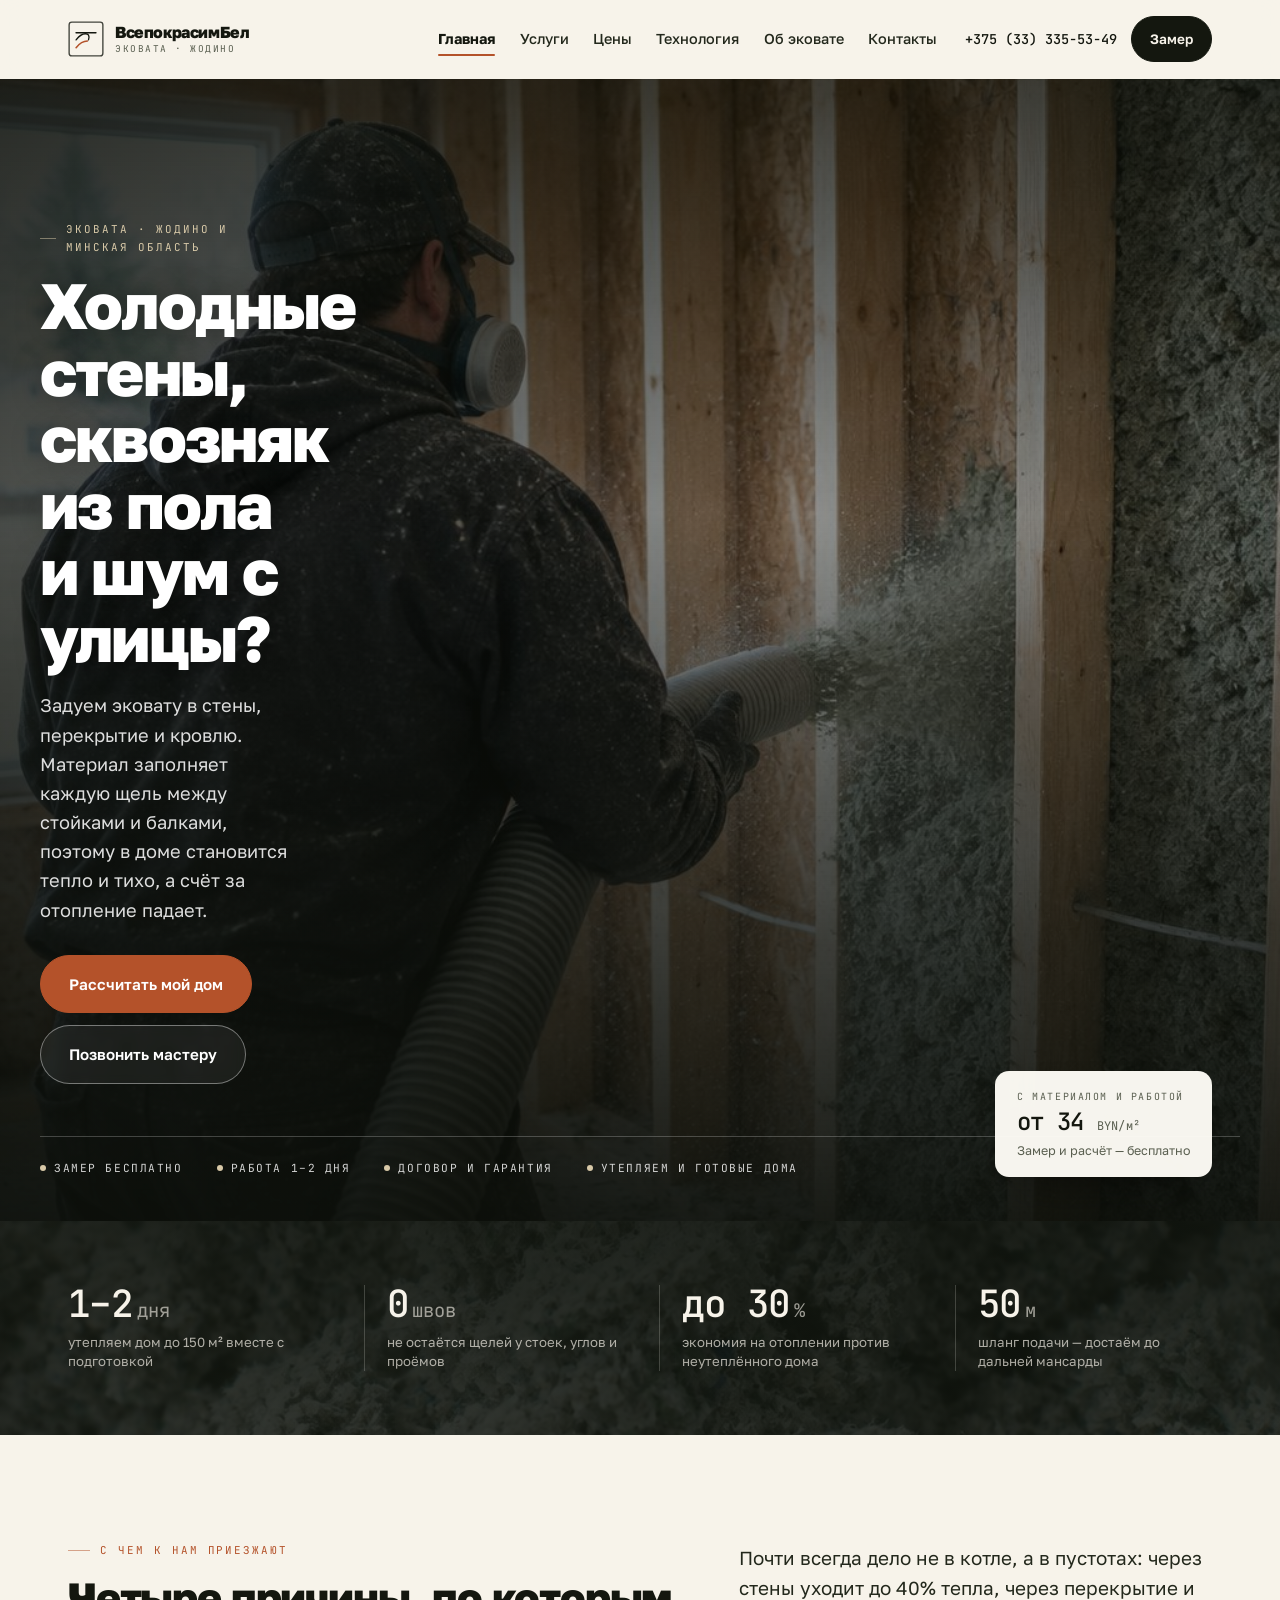
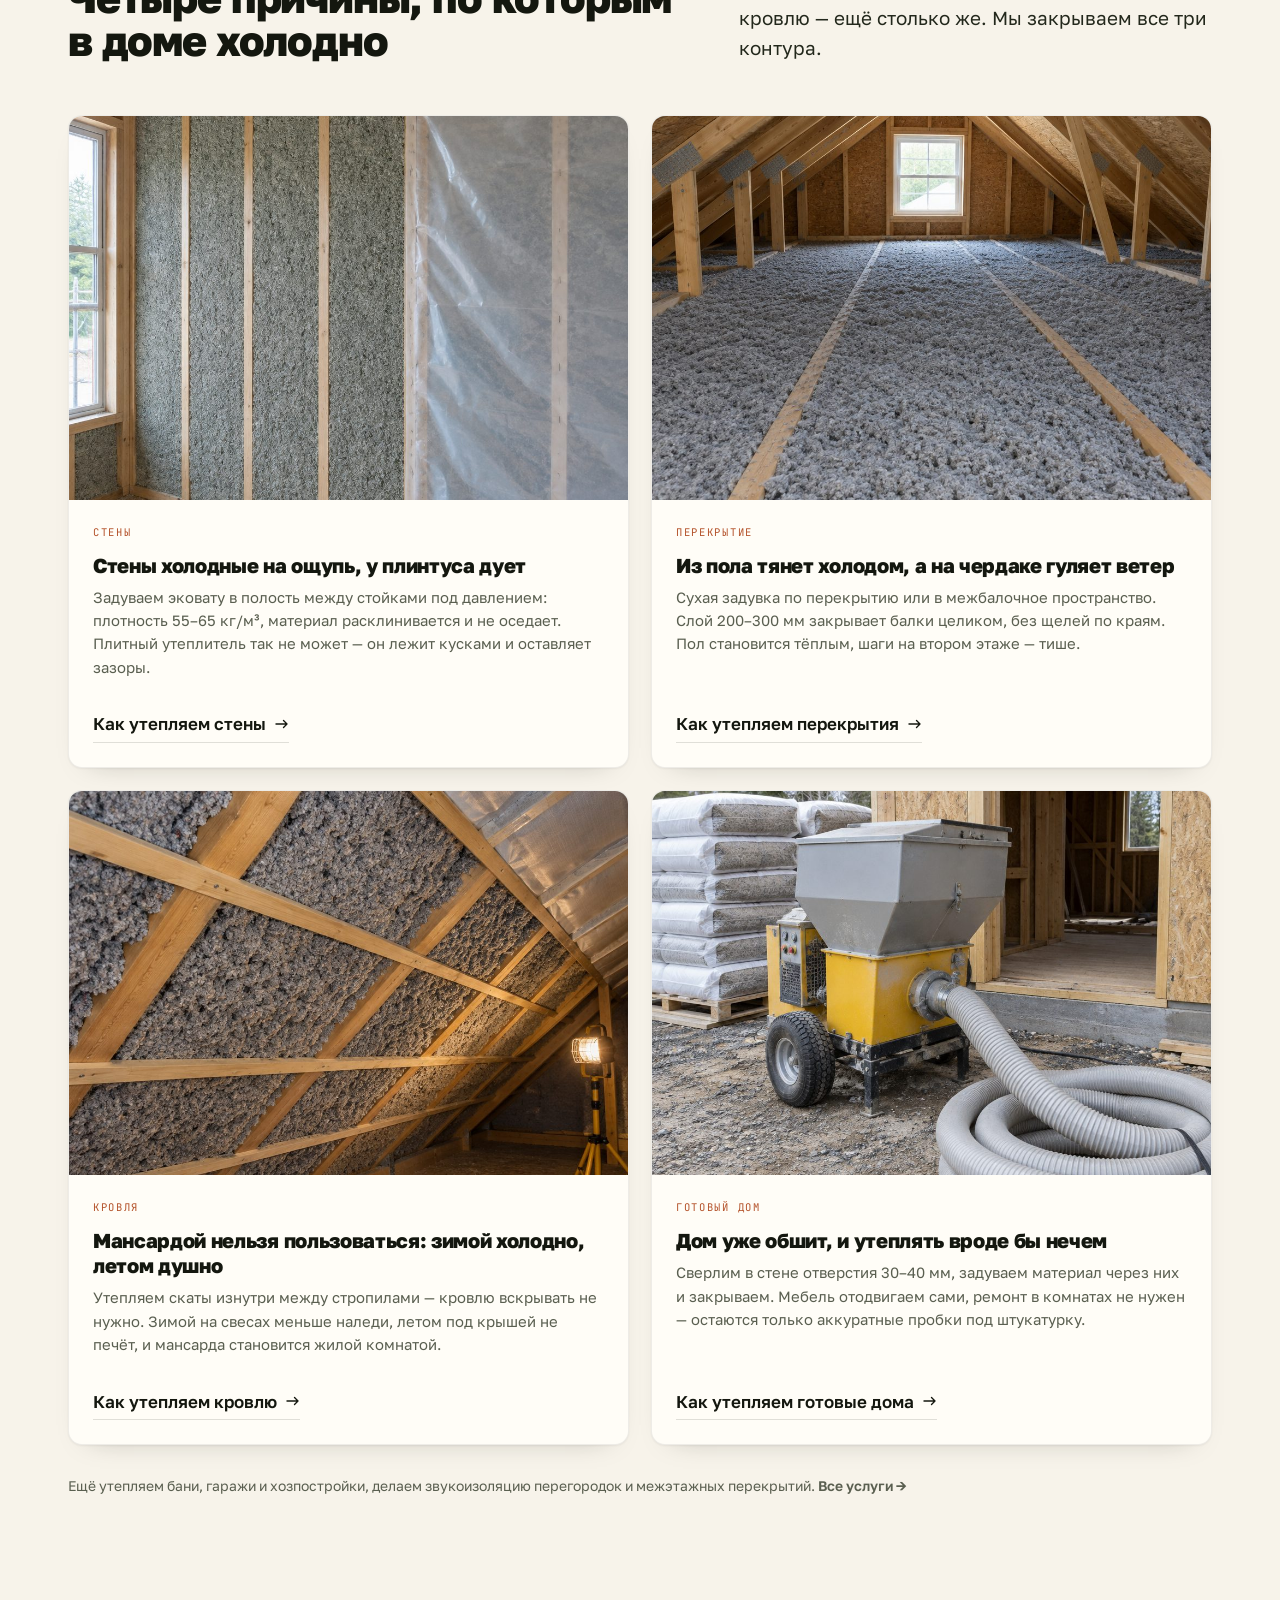
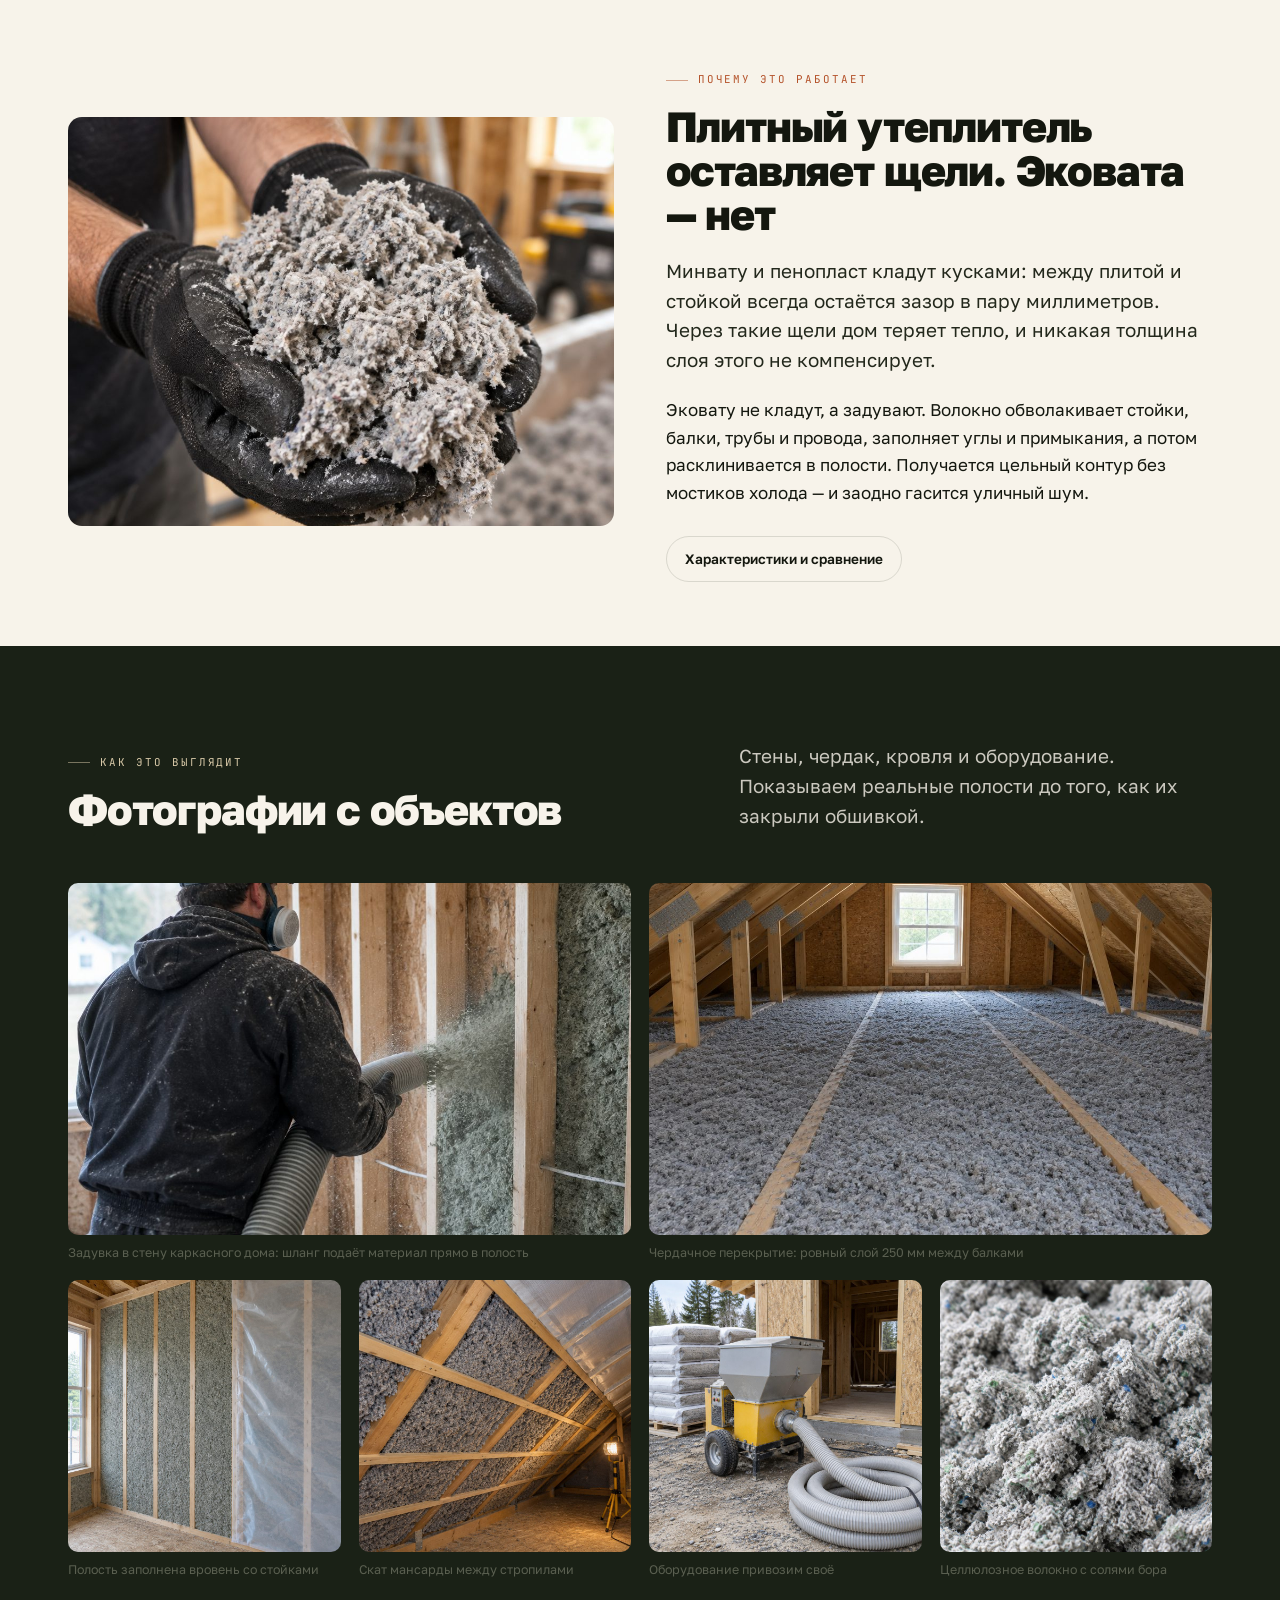
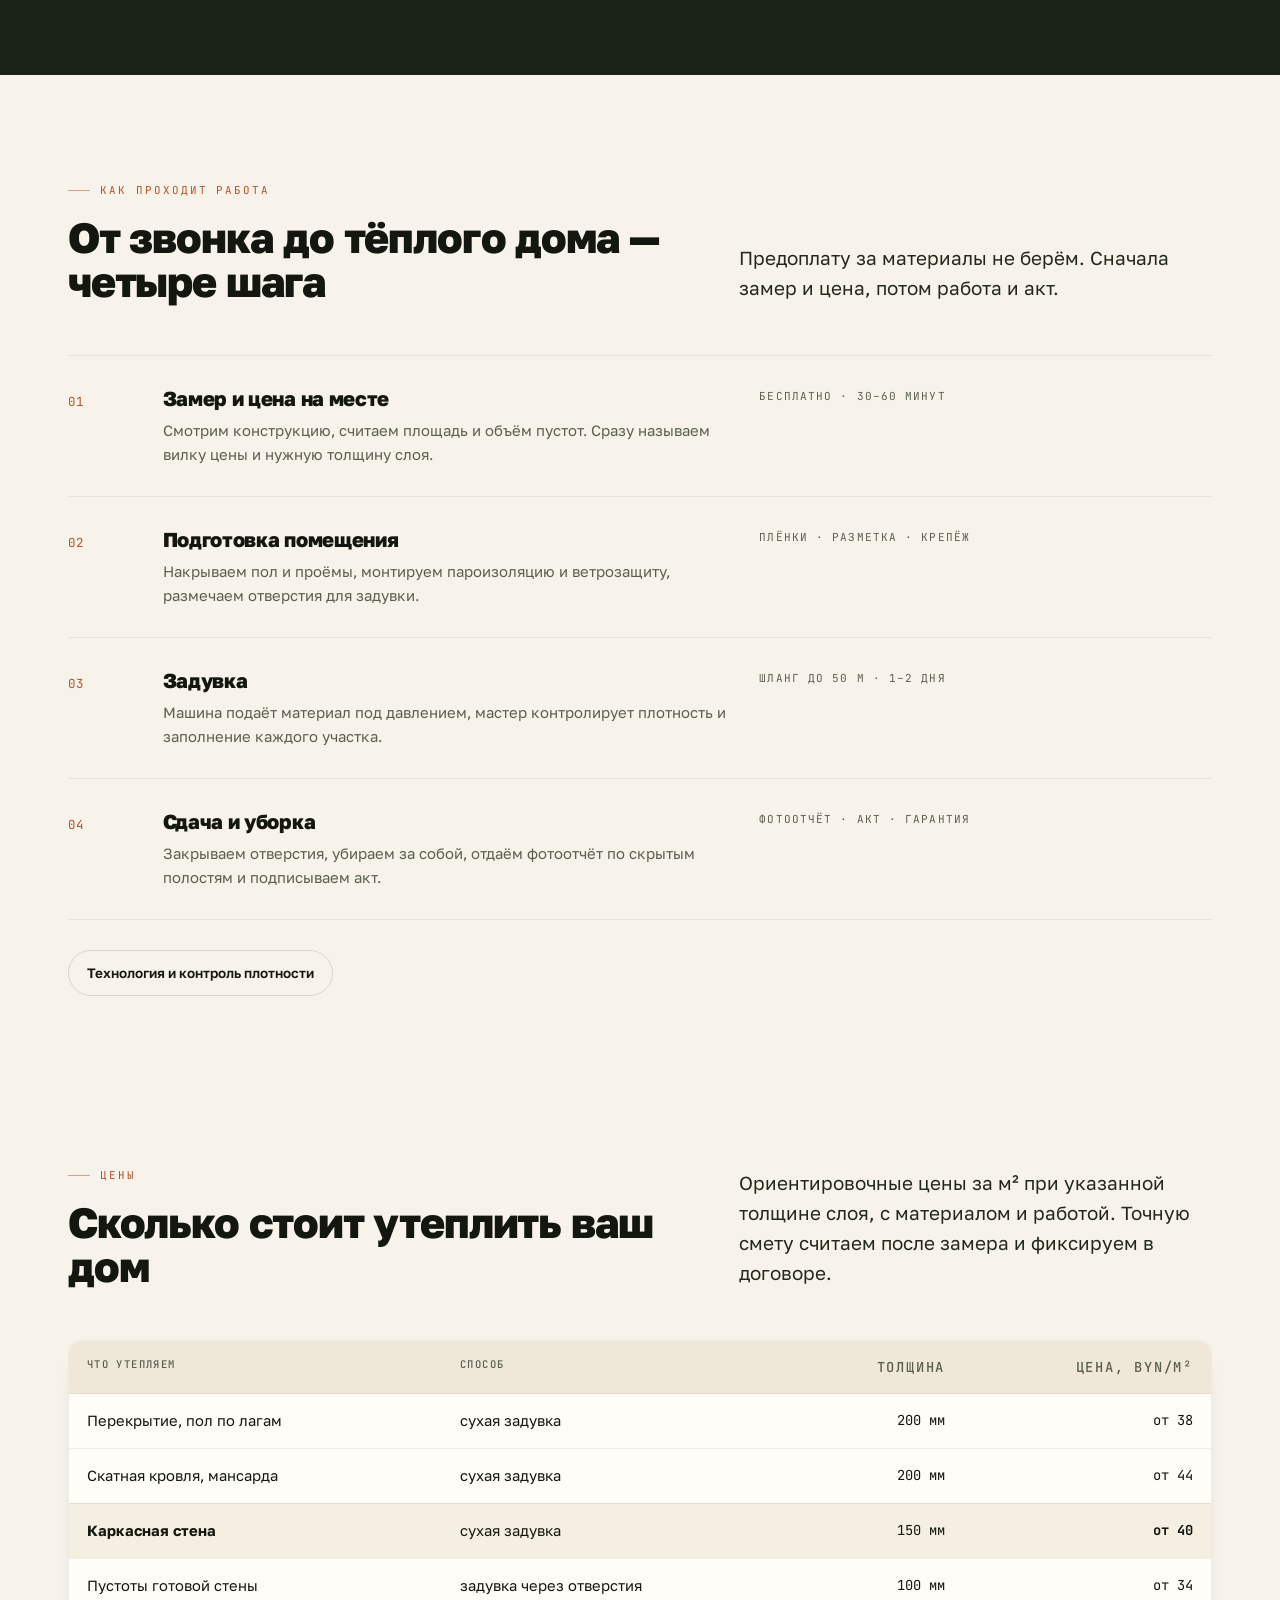
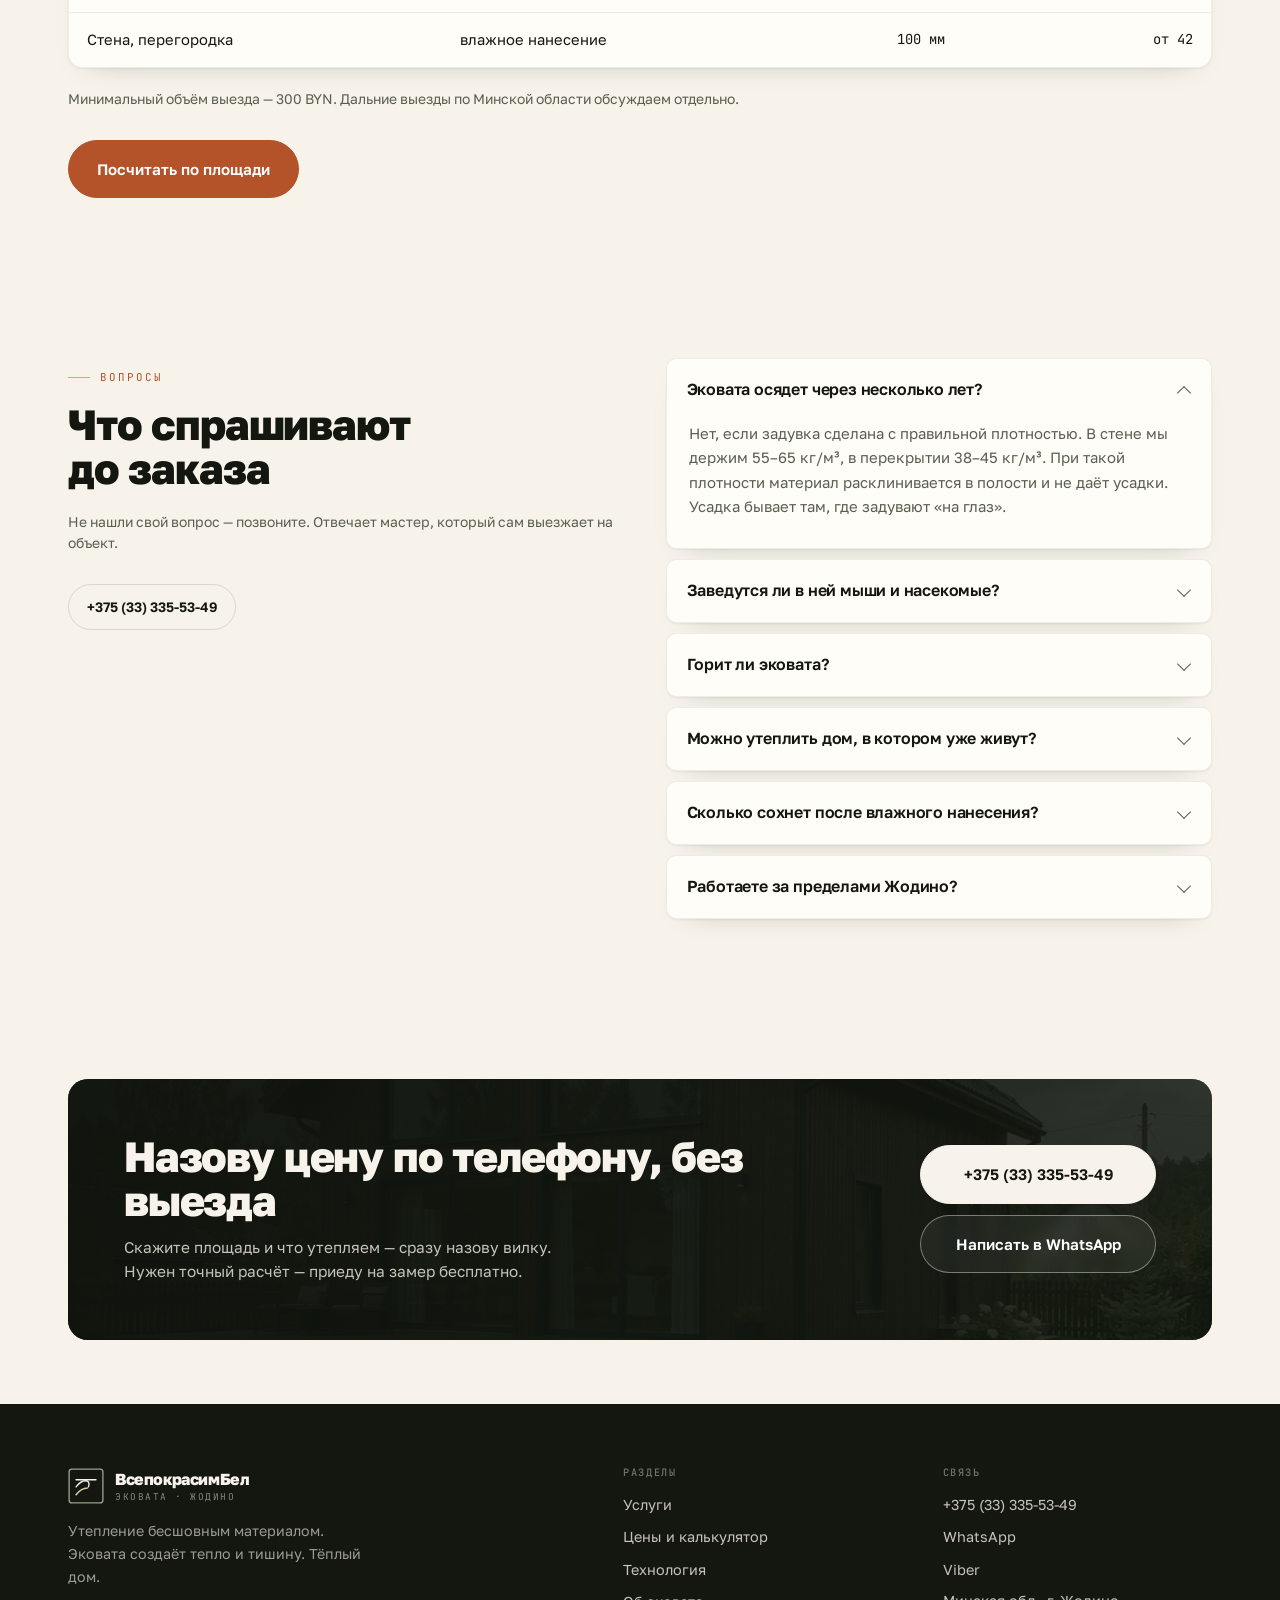
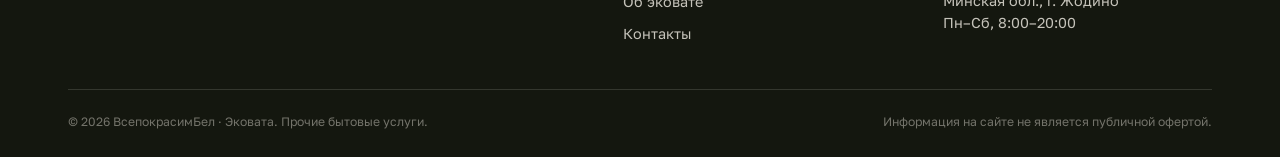
==== commit 98f55ee8: "Редизайн: фото, продающие заголовки под проблему клиента" ====
--- a/index.html
+++ b/index.html
@@ -3,12 +3,13 @@
 <head>
 <meta charset="utf-8">
 <meta name="viewport" content="width=device-width, initial-scale=1">
-<title>Эковата в Жодино — утепление без швов | ВсепокрасимБел</title>
-<meta name="description" content="Утепление эковатой стен, перекрытий и кровли в Жодино и по Минской области. Бесшовная задувка, плотность 55–65 кг/м³. Замер бесплатно. +375 (33) 335-53-49">
-<meta name="theme-color" content="#F4F1E6">
+<title>Утепление эковатой в Жодино — тепло и тишина без щелей | ВсепокрасимБел</title>
+<meta name="description" content="Холодные стены, сквозняки из пола, шум с улицы? Задуваем эковату в стены, перекрытия и кровлю. Замер бесплатно, работа 1–2 дня. Жодино и Минская область. +375 (33) 335-53-49">
+<meta name="theme-color" content="#F7F3EA">
 <meta property="og:type" content="website">
-<meta property="og:title" content="Эковата: создаёт тепло и тишину — ВсепокрасимБел">
-<meta property="og:description" content="Бесшовное утепление эковатой в Жодино и Минской области. Стены, перекрытия, кровля, бани. Замер бесплатно.">
+<meta property="og:title" content="В доме холодно и слышно улицу? Утепление эковатой — ВсепокрасимБел">
+<meta property="og:description" content="Бесшовная задувка эковаты в стены, перекрытия и кровлю. Жодино и Минская область. Замер бесплатно.">
+<meta property="og:image" content="assets/img/hero-blow.jpg">
 <meta property="og:locale" content="ru_BY">
 <link rel="icon" href="assets/img/favicon.svg" type="image/svg+xml">
 <link rel="preconnect" href="https://fonts.googleapis.com">
@@ -22,10 +23,10 @@
   <div class="wrap head-in">
     <a class="brand" href="index.html" aria-label="ВсепокрасимБел — на главную">
       <svg class="brand-mark" viewBox="0 0 40 40" aria-hidden="true">
-        <rect x="1.25" y="1.25" width="37.5" height="37.5" rx="2" fill="none" stroke="currentColor" stroke-width="1.5" opacity=".8"/>
+        <rect x="1.25" y="1.25" width="37.5" height="37.5" rx="3" fill="none" stroke="currentColor" stroke-width="1.5" opacity=".8"/>
         <path d="M9 13h22" stroke="currentColor" stroke-width="1.7" stroke-linecap="round"/>
         <path d="M9 21c3.6-4.6 7.2-6.8 10.4-6.8 3 0 5 2 3.4 6.8" fill="none" stroke="currentColor" stroke-width="1.5" stroke-linecap="round"/>
-        <path d="M9 29.6c4.2-5.2 8.4-7.4 12.6-7.4" fill="none" stroke="#B8511F" stroke-width="1.8" stroke-linecap="round"/>
+        <path d="M9 29.6c4.2-5.2 8.4-7.4 12.6-7.4" fill="none" stroke="#B4522A" stroke-width="1.8" stroke-linecap="round"/>
       </svg>
       <span class="brand-txt"><b>ВсепокрасимБел</b><em>эковата · Жодино</em></span>
     </a>
@@ -47,55 +48,43 @@
 
 <!-- HERO -->
 <section class="hero">
-  <div class="wrap hero-grid">
-    <div>
-      <p class="kicker">Минская обл. · Жодино · выезд по области</p>
-      <h1 class="mt2">Дом, в котором<br>тепло и <em>тихо</em></h1>
-      <p class="lead hero-sub mt2">Задуваем эковату в стены, перекрытия и кровлю. Материал заполняет каждую щель, поэтому в доме нет мостиков холода, сквозняков и уличного шума.</p>
+  <img class="hero-img" src="assets/img/hero-blow.jpg" alt="Мастер задувает эковату шлангом в каркасную стену строящегося дома" width="1024" height="1024" fetchpriority="high">
+  <div class="wrap hero-in">
+    <div class="hero-txt">
+      <p class="label">Эковата · Жодино и Минская область</p>
+      <h1>Холодные стены, сквозняк из пола и шум с улицы?</h1>
+      <p class="hero-sub">Задуем эковату в стены, перекрытие и кровлю. Материал заполняет каждую щель между стойками и балками, поэтому в доме становится тепло и тихо, а счёт за отопление падает.</p>
       <div class="hero-actions">
-        <a class="btn" href="tseny.html#calc">Рассчитать стоимость</a>
-        <a class="btn btn-ghost" href="tel:+375333355349">Позвонить мастеру</a>
-      </div>
-      <div class="hero-meta">
-        <span><i class="dot"></i>Замер бесплатно</span>
-        <span><i class="dot"></i>Работа за 1–2 дня</span>
-        <span><i class="dot"></i>Договор и гарантия</span>
-      </div>
-    </div>
-
-    <aside class="spec-card">
-      <p class="kicker">Паспорт материала</p>
-      <ul class="spec-list">
-        <li><span class="k">Теплопроводность</span><span class="v">0,036–0,041<small>Вт/м·К</small></span></li>
-        <li><span class="k">Плотность в стене</span><span class="v">55–65<small>кг/м³</small></span></li>
-        <li><span class="k">Плотность в перекрытии</span><span class="v">38–45<small>кг/м³</small></span></li>
-        <li><span class="k">Паропроницаемость</span><span class="v">0,3<small>мг/м·ч·Па</small></span></li>
-        <li><span class="k">Группа горючести</span><span class="v">Г2<small>с антипиренами</small></span></li>
-        <li><span class="k">Срок службы</span><span class="v">50+<small>лет</small></span></li>
-      </ul>
-      <p class="spec-foot">Эковата — целлюлозный утеплитель из вторичной бумаги с добавлением солей бора. Не содержит формальдегида и фенола.</p>
-    </aside>
-  </div>
-</section>
-
-<div class="ticker" aria-hidden="true">
-  <div class="ticker-in">
-    <span>Бесшовное утепление</span><span>Стены</span><span>Перекрытия</span><span>Кровля</span><span>Бани и гаражи</span><span>Звукоизоляция</span><span>Жодино</span><span>Смолевичи</span><span>Борисов</span><span>Минск</span>
-    <span>Бесшовное утепление</span><span>Стены</span><span>Перекрытия</span><span>Кровля</span><span>Бани и гаражи</span><span>Звукоизоляция</span><span>Жодино</span><span>Смолевичи</span><span>Борисов</span><span>Минск</span>
-  </div>
-</div>
-
-<!-- STATS -->
-<section class="sec-tight">
+        <a class="btn btn-clay" href="tseny.html#calc">Рассчитать мой дом</a>
+        <a class="btn btn-line-light" href="tel:+375333355349">Позвонить мастеру</a>
+      </div>
+    </div>
+    <div class="price-chip">
+      <div class="k">С материалом и работой</div>
+      <div class="p">от 34 <small>BYN/м²</small></div>
+      <div class="s">Замер и расчёт — бесплатно</div>
+    </div>
+    <div class="hero-facts">
+      <span><i class="dot"></i>Замер бесплатно</span>
+      <span><i class="dot"></i>Работа 1–2 дня</span>
+      <span><i class="dot"></i>Договор и гарантия</span>
+      <span><i class="dot"></i>Утепляем и готовые дома</span>
+    </div>
+  </div>
+</section>
+
+<!-- STATS over fibre -->
+<section class="tex sec-tight">
+  <img src="assets/img/fiber-macro.jpg" alt="" width="1024" height="1024" loading="lazy" aria-hidden="true">
   <div class="wrap">
     <div class="stats rv">
       <div class="stat">
         <div class="n">1–2<small>дня</small></div>
-        <div class="l">типовой объём до 150 м² вместе с подготовкой</div>
+        <div class="l">утепляем дом до 150 м² вместе с подготовкой</div>
       </div>
       <div class="stat">
         <div class="n">0<small>швов</small></div>
-        <div class="l">материал заполняет пустоты целиком, стыков нет</div>
+        <div class="l">не остаётся щелей у стоек, углов и проёмов</div>
       </div>
       <div class="stat">
         <div class="n">до 30<small>%</small></div>
@@ -103,114 +92,125 @@
       </div>
       <div class="stat">
         <div class="n">50<small>м</small></div>
-        <div class="l">шланг задувочной машины — достаём до дальних углов</div>
-      </div>
-    </div>
-  </div>
-</section>
-
-<!-- SERVICES -->
-<section class="sec" id="uslugi">
+        <div class="l">шланг подачи — достаём до дальней мансарды</div>
+      </div>
+    </div>
+  </div>
+</section>
+
+<!-- PROBLEMS / SERVICES -->
+<section class="sec">
   <div class="wrap">
     <div class="sec-head">
       <div>
-        <div class="sec-num">01 / Услуги</div>
-        <h2>Утепляем то, что<br>больше всего теряет тепло</h2>
-      </div>
-      <div>
-        <p class="lead">Через стены уходит до 40% тепла, через перекрытие и кровлю — ещё столько же. Мы работаем по всем трём контурам и не оставляем участков без утеплителя.</p>
-        <p class="mt2"><a class="link-u" href="uslugi.html">Все услуги и цены <svg width="14" height="10" viewBox="0 0 14 10" fill="none" aria-hidden="true"><path d="M1 5h11M8.5 1.5L12 5l-3.5 3.5" stroke="currentColor" stroke-width="1.4" stroke-linecap="round" stroke-linejoin="round"/></svg></a></p>
-      </div>
-    </div>
-
-    <div class="grid g3">
-      <article class="card rv">
-        <div class="ico"><svg viewBox="0 0 24 24"><rect x="3" y="3" width="7" height="18"/><rect x="14" y="3" width="7" height="18"/><path d="M10 12h4"/></svg></div>
-        <div class="num">01</div>
-        <h3>Каркасные стены</h3>
-        <p>Задувка в полость между стойками под давлением. Плотность 55–65 кг/м³ — материал не осядет со временем.</p>
+        <p class="label">С чем к нам приезжают</p>
+        <h2>Четыре причины, по которым в доме холодно</h2>
+      </div>
+      <div>
+        <p class="lead">Почти всегда дело не в котле, а в пустотах: через стены уходит до 40% тепла, через перекрытие и кровлю — ещё столько же. Мы закрываем все три контура.</p>
+      </div>
+    </div>
+
+    <div class="grid g2">
+      <article class="card card-ph rv">
+        <div class="ph ph-16x10"><img src="assets/img/wall-cavity.jpg" alt="Каркасная стена дома с заполненными эковатой полостями между стойками" width="1024" height="1024" loading="lazy"></div>
+        <div class="body">
+          <div class="num">Стены</div>
+          <h3>Стены холодные на ощупь, у плинтуса дует</h3>
+          <p>Задуваем эковату в полость между стойками под давлением: плотность 55–65 кг/м³, материал расклинивается и не оседает. Плитный утеплитель так не может — он лежит кусками и оставляет зазоры.</p>
+          <div class="card-link"><a class="link-u" href="uslugi.html">Как утепляем стены <svg width="14" height="10" viewBox="0 0 14 10" fill="none" aria-hidden="true"><path d="M1 5h11M8.5 1.5L12 5l-3.5 3.5" stroke="currentColor" stroke-width="1.4" stroke-linecap="round" stroke-linejoin="round"/></svg></a></div>
+        </div>
       </article>
-      <article class="card rv">
-        <div class="ico"><svg viewBox="0 0 24 24"><path d="M3 9h18M3 15h18"/><path d="M6 9v6M12 9v6M18 9v6"/></svg></div>
-        <div class="num">02</div>
-        <h3>Перекрытия и полы</h3>
-        <p>Сухая задувка по перекрытию или в межбалочное пространство. Пол становится тише и теплее.</p>
+
+      <article class="card card-ph rv">
+        <div class="ph ph-16x10"><img src="assets/img/attic.jpg" alt="Чердачное перекрытие дома, засыпанное ровным слоем эковаты между балками" width="1024" height="1024" loading="lazy"></div>
+        <div class="body">
+          <div class="num">Перекрытие</div>
+          <h3>Из пола тянет холодом, а на чердаке гуляет ветер</h3>
+          <p>Сухая задувка по перекрытию или в межбалочное пространство. Слой 200–300 мм закрывает балки целиком, без щелей по краям. Пол становится тёплым, шаги на втором этаже — тише.</p>
+          <div class="card-link"><a class="link-u" href="uslugi.html">Как утепляем перекрытия <svg width="14" height="10" viewBox="0 0 14 10" fill="none" aria-hidden="true"><path d="M1 5h11M8.5 1.5L12 5l-3.5 3.5" stroke="currentColor" stroke-width="1.4" stroke-linecap="round" stroke-linejoin="round"/></svg></a></div>
+        </div>
       </article>
-      <article class="card rv">
-        <div class="ico"><svg viewBox="0 0 24 24"><path d="M3 20L12 4l9 16z"/><path d="M8.5 20L12 13l3.5 7"/></svg></div>
-        <div class="num">03</div>
-        <h3>Кровля и мансарда</h3>
-        <p>Утепление скатов изнутри без демонтажа кровли. Летом в мансарде не душно, зимой не холодно.</p>
+
+      <article class="card card-ph rv">
+        <div class="ph ph-16x10"><img src="assets/img/roof.jpg" alt="Скат крыши изнутри: полость между стропилами заполнена эковатой" width="1024" height="1024" loading="lazy"></div>
+        <div class="body">
+          <div class="num">Кровля</div>
+          <h3>Мансардой нельзя пользоваться: зимой холодно, летом душно</h3>
+          <p>Утепляем скаты изнутри между стропилами — кровлю вскрывать не нужно. Зимой на свесах меньше наледи, летом под крышей не печёт, и мансарда становится жилой комнатой.</p>
+          <div class="card-link"><a class="link-u" href="uslugi.html">Как утепляем кровлю <svg width="14" height="10" viewBox="0 0 14 10" fill="none" aria-hidden="true"><path d="M1 5h11M8.5 1.5L12 5l-3.5 3.5" stroke="currentColor" stroke-width="1.4" stroke-linecap="round" stroke-linejoin="round"/></svg></a></div>
+        </div>
       </article>
-      <article class="card rv">
-        <div class="ico"><svg viewBox="0 0 24 24"><path d="M4 20V9l8-5 8 5v11z"/><path d="M9 20v-6h6v6"/></svg></div>
-        <div class="num">04</div>
-        <h3>Готовые дома</h3>
-        <p>Задуваем в пустоты существующей стены через отверстия 30–40 мм. Ремонт не нужен — отверстия закрываем.</p>
+
+      <article class="card card-ph rv">
+        <div class="ph ph-16x10"><img src="assets/img/machine.jpg" alt="Задувочная машина и шланг у входа в дом, мешки с материалом рядом" width="1024" height="1024" loading="lazy"></div>
+        <div class="body">
+          <div class="num">Готовый дом</div>
+          <h3>Дом уже обшит, и утеплять вроде бы нечем</h3>
+          <p>Сверлим в стене отверстия 30–40 мм, задуваем материал через них и закрываем. Мебель отодвигаем сами, ремонт в комнатах не нужен — остаются только аккуратные пробки под штукатурку.</p>
+          <div class="card-link"><a class="link-u" href="uslugi.html">Как утепляем готовые дома <svg width="14" height="10" viewBox="0 0 14 10" fill="none" aria-hidden="true"><path d="M1 5h11M8.5 1.5L12 5l-3.5 3.5" stroke="currentColor" stroke-width="1.4" stroke-linecap="round" stroke-linejoin="round"/></svg></a></div>
+        </div>
       </article>
-      <article class="card rv">
-        <div class="ico"><svg viewBox="0 0 24 24"><path d="M4 16c2-3 4-4 6-4s4 1 6 4"/><path d="M4 20c2-3 4-4 6-4s4 1 6 4"/><path d="M12 3v6"/><circle cx="12" cy="11" r="1.6"/></svg></div>
-        <div class="num">05</div>
-        <h3>Бани и гаражи</h3>
-        <p>Эковата не поддерживает горение и не боится сырости так, как минвата: волокно обработано солями бора.</p>
-      </article>
-      <article class="card rv">
-        <div class="ico"><svg viewBox="0 0 24 24"><path d="M3 12h3l2-5 3 10 3-7 2 2h5"/></svg></div>
-        <div class="num">06</div>
-        <h3>Звукоизоляция</h3>
-        <p>Межэтажные перекрытия и перегородки. Эковата гасит воздушный шум лучше, чем плитные материалы.</p>
-      </article>
-    </div>
-  </div>
-</section>
-
-<!-- WHY -->
+    </div>
+
+    <p class="small mt3">Ещё утепляем бани, гаражи и хозпостройки, делаем звукоизоляцию перегородок и межэтажных перекрытий. <a class="link-u" href="uslugi.html" style="border:0">Все услуги →</a></p>
+  </div>
+</section>
+
+<!-- WHY IT WORKS -->
+<section class="sec-tight">
+  <div class="wrap split split-media">
+    <div class="ph ph-4x3 rv">
+      <img src="assets/img/hands.jpg" alt="Горсть целлюлозного утеплителя эковата в рабочих перчатках" width="1024" height="1024" loading="lazy">
+    </div>
+    <div>
+      <p class="label">Почему это работает</p>
+      <h2>Плитный утеплитель оставляет щели. Эковата — нет</h2>
+      <p class="lead mt2">Минвату и пенопласт кладут кусками: между плитой и стойкой всегда остаётся зазор в пару миллиметров. Через такие щели дом теряет тепло, и никакая толщина слоя этого не компенсирует.</p>
+      <p class="mt2">Эковату не кладут, а задувают. Волокно обволакивает стойки, балки, трубы и провода, заполняет углы и примыкания, а потом расклинивается в полости. Получается цельный контур без мостиков холода — и заодно гасится уличный шум.</p>
+      <p class="mt3"><a class="btn btn-ghost btn-sm" href="ob-ekovate.html">Характеристики и сравнение</a></p>
+    </div>
+  </div>
+</section>
+
+<!-- GALLERY -->
 <section class="sec band">
   <div class="wrap">
     <div class="sec-head">
       <div>
-        <div class="sec-num">02 / Почему эковата</div>
-        <h2>Утеплитель, который<br>ведёт себя как стена</h2>
-      </div>
-      <div>
-        <p class="lead">Плитный утеплитель кладут кусками: между плитой и стойкой всегда остаётся зазор. Эковата задувается и расклинивается в полости — контур получается цельным.</p>
-      </div>
-    </div>
-
-    <div class="grid g4">
-      <div class="card rv">
-        <div class="num">Бесшовность</div>
-        <h3>Нет мостиков холода</h3>
-        <p>Материал обволакивает стойки, балки и коммуникации. Не остаётся щелей, куда задувает ветер.</p>
-      </div>
-      <div class="card rv">
-        <div class="num">Тишина</div>
-        <h3>Минус уличный шум</h3>
-        <p>Рыхлая волокнистая структура гасит звук в толще материала. Дорога и соседи слышны заметно меньше.</p>
-      </div>
-      <div class="card rv">
-        <div class="num">Влага</div>
-        <h3>Стена дышит</h3>
-        <p>Эковата впитывает и отдаёт влагу, не теряя свойств. Конденсат не запирается в конструкции.</p>
-      </div>
-      <div class="card rv">
-        <div class="num">Биология</div>
-        <h3>Без грызунов и грибка</h3>
-        <p>Соли бора — антисептик и антипирен. В целлюлозе не заводятся мыши, насекомые и плесень.</p>
-      </div>
-    </div>
-
-    <div class="split mt4">
-      <div>
-        <blockquote class="pull">
-          <p>«Эковата — создаёт тепло и тишину. Тёплый дом»</p>
-          <cite>Принцип, по которому мы работаем</cite>
-        </blockquote>
-      </div>
-      <div>
-        <p>Мы не продаём «материал со склада». Сначала считаем, сколько тепла реально теряет конкретная стена, какая нужна толщина и плотность, сколько мешков уйдёт. И только потом называем цену.</p>
-        <p class="mt2"><a class="link-u" href="ob-ekovate.html">Характеристики и сравнение с минватой <svg width="14" height="10" viewBox="0 0 14 10" fill="none" aria-hidden="true"><path d="M1 5h11M8.5 1.5L12 5l-3.5 3.5" stroke="currentColor" stroke-width="1.4" stroke-linecap="round" stroke-linejoin="round"/></svg></a></p>
-      </div>
+        <p class="label">Как это выглядит</p>
+        <h2>Фотографии с объектов</h2>
+      </div>
+      <div>
+        <p class="lead">Стены, чердак, кровля и оборудование. Показываем реальные полости до того, как их закрыли обшивкой.</p>
+      </div>
+    </div>
+
+    <div class="gallery rv">
+      <figure>
+        <div class="ph ph-16x10"><img src="assets/img/hero-blow.jpg" alt="Задувка эковаты в каркасную стену" width="1024" height="1024" loading="lazy"></div>
+        <figcaption>Задувка в стену каркасного дома: шланг подаёт материал прямо в полость</figcaption>
+      </figure>
+      <figure>
+        <div class="ph ph-16x10"><img src="assets/img/attic.jpg" alt="Чердак с засыпанным перекрытием" width="1024" height="1024" loading="lazy"></div>
+        <figcaption>Чердачное перекрытие: ровный слой 250 мм между балками</figcaption>
+      </figure>
+      <figure>
+        <div class="ph ph-1x1"><img src="assets/img/wall-cavity.jpg" alt="Полость стены заполнена эковатой" width="1024" height="1024" loading="lazy"></div>
+        <figcaption>Полость заполнена вровень со стойками</figcaption>
+      </figure>
+      <figure>
+        <div class="ph ph-1x1"><img src="assets/img/roof.jpg" alt="Скат кровли с эковатой между стропилами" width="1024" height="1024" loading="lazy"></div>
+        <figcaption>Скат мансарды между стропилами</figcaption>
+      </figure>
+      <figure>
+        <div class="ph ph-1x1"><img src="assets/img/machine.jpg" alt="Задувочная машина с длинным шлангом" width="1024" height="1024" loading="lazy"></div>
+        <figcaption>Оборудование привозим своё</figcaption>
+      </figure>
+      <figure>
+        <div class="ph ph-1x1"><img src="assets/img/fiber-macro.jpg" alt="Волокна эковаты крупным планом" width="1024" height="1024" loading="lazy"></div>
+        <figcaption>Целлюлозное волокно с солями бора</figcaption>
+      </figure>
     </div>
   </div>
 </section>
@@ -220,63 +220,51 @@
   <div class="wrap">
     <div class="sec-head">
       <div>
-        <div class="sec-num">03 / Как проходит работа</div>
-        <h2>Четыре шага<br>от звонка до тёплого дома</h2>
-      </div>
-      <div>
-        <p class="lead">Никакой предоплаты за «материалы». Сначала замер и расчёт, потом работа и акт.</p>
+        <p class="label">Как проходит работа</p>
+        <h2>От звонка до тёплого дома — четыре шага</h2>
+      </div>
+      <div>
+        <p class="lead">Предоплату за материалы не берём. Сначала замер и цена, потом работа и акт.</p>
       </div>
     </div>
 
     <div class="steps">
       <div class="step rv">
         <div class="i">01</div>
-        <div>
-          <h3>Замер и расчёт</h3>
-          <p>Приезжаем, смотрим конструкцию, считаем площадь и объём пустот. На месте называем вилку цены и толщину слоя.</p>
-        </div>
+        <div><h3>Замер и цена на месте</h3><p>Смотрим конструкцию, считаем площадь и объём пустот. Сразу называем вилку цены и нужную толщину слоя.</p></div>
         <div class="note">Бесплатно · 30–60 минут</div>
       </div>
       <div class="step rv">
         <div class="i">02</div>
-        <div>
-          <h3>Подготовка</h3>
-          <p>Защищаем проёмы и пол, монтируем пароизоляцию и ветрозащиту, размечаем отверстия для задувки.</p>
-        </div>
-        <div class="note">Плёнка · разметка · крепёж</div>
+        <div><h3>Подготовка помещения</h3><p>Накрываем пол и проёмы, монтируем пароизоляцию и ветрозащиту, размечаем отверстия для задувки.</p></div>
+        <div class="note">Плёнки · разметка · крепёж</div>
       </div>
       <div class="step rv">
         <div class="i">03</div>
-        <div>
-          <h3>Задувка</h3>
-          <p>Машина подаёт материал под давлением. Мастер контролирует плотность и заполнение каждого участка.</p>
-        </div>
+        <div><h3>Задувка</h3><p>Машина подаёт материал под давлением, мастер контролирует плотность и заполнение каждого участка.</p></div>
         <div class="note">Шланг до 50 м · 1–2 дня</div>
       </div>
       <div class="step rv">
         <div class="i">04</div>
-        <div>
-          <h3>Сдача</h3>
-          <p>Закрываем отверстия, убираем за собой, показываем фотоотчёт по скрытым полостям и подписываем акт.</p>
-        </div>
+        <div><h3>Сдача и уборка</h3><p>Закрываем отверстия, убираем за собой, отдаём фотоотчёт по скрытым полостям и подписываем акт.</p></div>
         <div class="note">Фотоотчёт · акт · гарантия</div>
       </div>
     </div>
 
-    <p class="mt3"><a class="link-u" href="tehnologiya.html">Подробнее о технологии и оборудовании <svg width="14" height="10" viewBox="0 0 14 10" fill="none" aria-hidden="true"><path d="M1 5h11M8.5 1.5L12 5l-3.5 3.5" stroke="currentColor" stroke-width="1.4" stroke-linecap="round" stroke-linejoin="round"/></svg></a></p>
-  </div>
-</section>
-
-<!-- PRICES TEASER -->
+    <p class="mt3"><a class="btn btn-ghost btn-sm" href="tehnologiya.html">Технология и контроль плотности</a></p>
+  </div>
+</section>
+
+<!-- PRICES -->
 <section class="sec-tight">
   <div class="wrap">
     <div class="sec-head">
       <div>
-        <div class="sec-num">04 / Цены</div>
-        <h2>Сколько стоит</h2>
-      </div>
-      <div>
-        <p class="lead">Ориентировочные цены за м² при указанной толщине слоя. Точная смета — после замера, без доплат «по факту».</p>
+        <p class="label">Цены</p>
+        <h2>Сколько стоит утеплить ваш дом</h2>
+      </div>
+      <div>
+        <p class="lead">Ориентировочные цены за м² при указанной толщине слоя, с материалом и работой. Точную смету считаем после замера и фиксируем в договоре.</p>
       </div>
     </div>
 
@@ -284,7 +272,7 @@
       <table>
         <thead>
           <tr>
-            <th>Конструкция</th>
+            <th>Что утепляем</th>
             <th>Способ</th>
             <th class="num">Толщина</th>
             <th class="num">Цена, BYN/м²</th>
@@ -299,8 +287,8 @@
         </tbody>
       </table>
     </div>
-    <p class="small mt2">Минимальный объём выезда — 300 BYN. Цены указаны с материалом и работой.</p>
-    <p class="mt2"><a class="link-u" href="tseny.html">Полный прайс и калькулятор <svg width="14" height="10" viewBox="0 0 14 10" fill="none" aria-hidden="true"><path d="M1 5h11M8.5 1.5L12 5l-3.5 3.5" stroke="currentColor" stroke-width="1.4" stroke-linecap="round" stroke-linejoin="round"/></svg></a></p>
+    <p class="small mt2">Минимальный объём выезда — 300 BYN. Дальние выезды по Минской области обсуждаем отдельно.</p>
+    <p class="mt3"><a class="btn btn-clay" href="tseny.html#calc">Посчитать по площади</a></p>
   </div>
 </section>
 
@@ -308,31 +296,31 @@
 <section class="sec">
   <div class="wrap split">
     <div>
-      <div class="sec-num">05 / Вопросы</div>
-      <h2>Что спрашивают<br>чаще всего</h2>
-      <p class="small mt2">Не нашли свой вопрос — позвоните, ответим без «менеджерских» формулировок.</p>
-      <p class="mt2"><a class="btn btn-ghost btn-sm" href="tel:+375333355349">+375 (33) 335-53-49</a></p>
+      <p class="label">Вопросы</p>
+      <h2>Что спрашивают<br>до заказа</h2>
+      <p class="small mt2">Не нашли свой вопрос — позвоните. Отвечает мастер, который сам выезжает на объект.</p>
+      <p class="mt3"><a class="btn btn-ghost btn-sm" href="tel:+375333355349">+375 (33) 335-53-49</a></p>
     </div>
     <div class="faq">
       <details open>
         <summary>Эковата осядет через несколько лет?</summary>
-        <div class="a"><p>Нет, если задувка сделана с правильной плотностью. В стене мы держим 55–65 кг/м³, в перекрытии 38–45 кг/м³. При такой плотности материал расклинивается в полости и не даёт усадки. Усадка бывает там, где задувают «на глаз» и с низкой плотностью.</p></div>
+        <div class="a"><p>Нет, если задувка сделана с правильной плотностью. В стене мы держим 55–65 кг/м³, в перекрытии 38–45 кг/м³. При такой плотности материал расклинивается в полости и не даёт усадки. Усадка бывает там, где задувают «на глаз».</p></div>
       </details>
       <details>
         <summary>Заведутся ли в ней мыши и насекомые?</summary>
-        <div class="a"><p>Нет. Целлюлоза обработана солями борной кислоты и буры — это антисептик. Грызунам такой материал не интересен ни как еда, ни как гнездо, а насекомые в нём не живут.</p></div>
+        <div class="a"><p>Нет. Целлюлоза обработана солями борной кислоты и буры — это антисептик. Грызунам материал не интересен ни как еда, ни как гнездо, насекомые в нём не живут.</p></div>
       </details>
       <details>
         <summary>Горит ли эковата?</summary>
-        <div class="a"><p>Эковата относится к группе горючести Г2 (умеренно горючие) — как дерево, из которого построен дом. Антипирены замедляют распространение пламени, материал не поддерживает самостоятельное горение и не выделяет токсичного дыма в объёме, как пенопласты.</p></div>
-      </details>
-      <details>
-        <summary>Можно утеплить уже готовый дом?</summary>
+        <div class="a"><p>Группа горючести Г2 — как у дерева, из которого построен дом. Антипирены замедляют распространение пламени, материал не поддерживает самостоятельное горение и не плавится каплями, как пенопласт.</p></div>
+      </details>
+      <details>
+        <summary>Можно утеплить дом, в котором уже живут?</summary>
         <div class="a"><p>Да. В стене сверлятся отверстия 30–40 мм, через них задувается материал, затем отверстия закрываются и штукатурятся. Мебель отодвигаем сами, ремонт в комнатах не нужен.</p></div>
       </details>
       <details>
         <summary>Сколько сохнет после влажного нанесения?</summary>
-        <div class="a"><p>Поверхностный слой схватывается за 20–40 минут, полное высыхание слоя 100 мм — от 24 до 72 часов в зависимости от температуры и вентиляции в помещении.</p></div>
+        <div class="a"><p>Поверхностный слой схватывается за 20–40 минут, полное высыхание слоя 100 мм — от 24 до 72 часов в зависимости от температуры и вентиляции.</p></div>
       </details>
       <details>
         <summary>Работаете за пределами Жодино?</summary>
@@ -346,14 +334,15 @@
 <section class="sec-tight">
   <div class="wrap">
     <div class="cta rv">
+      <img src="assets/img/house.jpg" alt="" width="1024" height="1024" loading="lazy" aria-hidden="true">
       <div class="cta-in">
         <div>
-          <h2>Посчитаем ваш дом<br>за один звонок</h2>
-          <p>Скажите площадь и что утепляем — назову вилку цены сразу. Если нужен точный расчёт, приеду на замер бесплатно.</p>
+          <h2>Назову цену по телефону, без выезда</h2>
+          <p>Скажите площадь и что утепляем — сразу назову вилку. Нужен точный расчёт — приеду на замер бесплатно.</p>
         </div>
         <div class="cta-actions">
-          <a class="btn btn-inv" href="tel:+375333355349">+375 (33) 335-53-49</a>
-          <a class="btn btn-outline-inv" href="https://wa.me/375333355349" target="_blank" rel="noopener">Написать в WhatsApp</a>
+          <a class="btn btn-light" href="tel:+375333355349">+375 (33) 335-53-49</a>
+          <a class="btn btn-line-light" href="https://wa.me/375333355349" target="_blank" rel="noopener">Написать в WhatsApp</a>
         </div>
       </div>
     </div>
@@ -365,11 +354,11 @@
     <div class="foot-top">
       <div>
         <a class="brand" href="index.html">
-          <svg class="brand-mark" viewBox="0 0 40 40" aria-hidden="true" style="color:#F4F1E6">
-            <rect x="1.25" y="1.25" width="37.5" height="37.5" rx="2" fill="none" stroke="currentColor" stroke-width="1.5" opacity=".6"/>
+          <svg class="brand-mark" viewBox="0 0 40 40" aria-hidden="true" style="color:#F7F3EA">
+            <rect x="1.25" y="1.25" width="37.5" height="37.5" rx="3" fill="none" stroke="currentColor" stroke-width="1.5" opacity=".6"/>
             <path d="M9 13h22" stroke="currentColor" stroke-width="1.7" stroke-linecap="round"/>
             <path d="M9 21c3.6-4.6 7.2-6.8 10.4-6.8 3 0 5 2 3.4 6.8" fill="none" stroke="currentColor" stroke-width="1.5" stroke-linecap="round"/>
-            <path d="M9 29.6c4.2-5.2 8.4-7.4 12.6-7.4" fill="none" stroke="#D9754A" stroke-width="1.8" stroke-linecap="round"/>
+            <path d="M9 29.6c4.2-5.2 8.4-7.4 12.6-7.4" fill="none" stroke="#D8C9A8" stroke-width="1.8" stroke-linecap="round"/>
           </svg>
           <span class="brand-txt"><b>ВсепокрасимБел</b><em>эковата · Жодино</em></span>
         </a>
--- a/assets/css/style.css
+++ b/assets/css/style.css
@@ -1,142 +1,123 @@
 /* =========================================================
-   ВсепокрасимБел · Эковата
-   Zhodino, Minsk region
+   ВсепокрасимБел · Эковата — v2
    ========================================================= */
 
 :root{
-  --ink:        #14180F;
-  --ink-2:      #232A1E;
-  --ink-3:      #4A5245;
-  --paper:      #F4F1E6;
-  --paper-2:    #EAE5D5;
-  --paper-3:    #DED7C2;
-  --moss:       #2C4033;
-  --moss-2:     #1B2920;
-  --rust:       #B8511F;
-  --rust-soft:  #D9754A;
-  --sand:       #C6B08A;
-  --line:       rgba(20,24,15,.16);
-  --line-2:     rgba(20,24,15,.09);
-  --line-inv:   rgba(244,241,230,.18);
-  --wrap:       1180px;
-  --r:          3px;
+  --ink:        #14170F;
+  --ink-2:      #23281C;
+  --ink-3:      #5A5F50;
+  --cream:      #F7F3EA;
+  --cream-2:    #EFE8D9;
+  --card:       #FFFDF7;
+  --olive:      #26301F;
+  --olive-2:    #1A2116;
+  --clay:       #B4522A;
+  --clay-2:     #99401D;
+  --sand:       #D8C9A8;
+  --line:       rgba(20,23,15,.13);
+  --line-2:     rgba(20,23,15,.07);
+  --line-inv:   rgba(247,243,234,.16);
+  --wrap:       1200px;
+  --r:          14px;
+  --r-sm:       10px;
+  --sh:         0 1px 2px rgba(20,23,15,.05), 0 12px 28px -22px rgba(20,23,15,.35);
+  --sh-h:       0 2px 4px rgba(20,23,15,.06), 0 26px 46px -30px rgba(20,23,15,.5);
   --sans:       'Golos Text', 'Helvetica Neue', Arial, sans-serif;
   --serif:      'Lora', Georgia, serif;
-  --mono:       'JetBrains Mono', 'SFMono-Regular', Consolas, monospace;
+  --mono:       'JetBrains Mono', Consolas, monospace;
 }
 
 *,*::before,*::after{box-sizing:border-box}
 html{-webkit-text-size-adjust:100%; scroll-behavior:smooth}
 body{
-  margin:0;
-  background:var(--paper);
-  color:var(--ink);
-  font-family:var(--sans);
-  font-size:17px;
-  line-height:1.62;
-  font-weight:400;
-  -webkit-font-smoothing:antialiased;
-  overflow-x:hidden;
-}
-body::after{
-  content:"";
-  position:fixed; inset:0; z-index:9999; pointer-events:none;
-  opacity:.045; mix-blend-mode:multiply;
-  background-image:url("data:image/svg+xml,%3Csvg xmlns='http://www.w3.org/2000/svg' width='220' height='220'%3E%3Cfilter id='n'%3E%3CfeTurbulence type='fractalNoise' baseFrequency='.82' numOctaves='3'/%3E%3C/filter%3E%3Crect width='220' height='220' filter='url(%23n)'/%3E%3C/svg%3E");
+  margin:0; background:var(--cream); color:var(--ink);
+  font-family:var(--sans); font-size:17px; line-height:1.62;
+  -webkit-font-smoothing:antialiased; overflow-x:hidden;
 }
 img{max-width:100%; display:block}
 a{color:inherit; text-decoration:none}
 button{font:inherit; color:inherit}
-::selection{background:var(--moss); color:var(--paper)}
+::selection{background:var(--olive); color:var(--cream)}
 
 /* ---------- type ---------- */
-h1,h2,h3,h4{margin:0; font-weight:800; line-height:1.06; letter-spacing:-.022em}
-h1{font-size:clamp(2.15rem, 5.4vw, 4.15rem)}
-h2{font-size:clamp(1.65rem, 3.4vw, 2.7rem)}
-h3{font-size:clamp(1.12rem, 1.7vw, 1.32rem); line-height:1.2; letter-spacing:-.012em}
-h4{font-size:1rem; letter-spacing:0}
+h1,h2,h3,h4{margin:0; font-weight:800; line-height:1.04; letter-spacing:-.028em}
+h1{font-size:clamp(2.1rem, 5vw, 4rem)}
+h2{font-size:clamp(1.6rem, 3.3vw, 2.7rem)}
+h3{font-size:clamp(1.08rem, 1.6vw, 1.26rem); line-height:1.24; letter-spacing:-.016em}
+h4{font-size:1rem; letter-spacing:-.01em}
 p{margin:0 0 1.05em}
 p:last-child{margin-bottom:0}
-.lead{font-family:var(--serif); font-size:clamp(1.05rem,1.6vw,1.24rem); line-height:1.6; color:var(--ink-2); font-weight:400}
-.small{font-size:.86rem; line-height:1.55; color:var(--ink-3)}
+.lead{font-size:clamp(1.02rem,1.5vw,1.18rem); line-height:1.58; color:var(--ink-2); font-weight:400}
+.small{font-size:.87rem; line-height:1.55; color:var(--ink-3)}
 .mono{font-family:var(--mono); font-size:.72rem; letter-spacing:.14em; text-transform:uppercase; font-weight:500}
 .muted{color:var(--ink-3)}
-.serif-i{font-family:var(--serif); font-style:italic}
+em.accent{font-family:var(--serif); font-style:italic; font-weight:400; letter-spacing:-.02em}
 
 /* ---------- layout ---------- */
-.wrap{width:100%; max-width:var(--wrap); margin:0 auto; padding:0 26px}
-.wrap-narrow{max-width:840px}
-section{position:relative}
-.sec{padding:clamp(56px,8vw,104px) 0}
+.wrap{width:100%; max-width:var(--wrap); margin:0 auto; padding:0 28px}
+.wrap-narrow{max-width:860px}
+.sec{padding:clamp(56px,7.5vw,104px) 0}
 .sec-tight{padding:clamp(40px,5vw,64px) 0}
-.sec-head{display:grid; grid-template-columns:minmax(0,1fr) minmax(0,.85fr); gap:clamp(20px,4vw,64px); align-items:end; margin-bottom:clamp(28px,4vw,52px)}
-.sec-head .kicker{margin-bottom:14px}
-.sec-num{
-  font-family:var(--mono); font-size:.72rem; letter-spacing:.18em;
-  color:var(--rust); display:flex; align-items:center; gap:12px; margin-bottom:18px;
-}
-.sec-num::after{content:""; height:1px; flex:1; max-width:80px; background:currentColor; opacity:.4}
-
-.kicker{font-family:var(--mono); font-size:.7rem; letter-spacing:.2em; text-transform:uppercase; color:var(--ink-3)}
+.sec-head{display:grid; grid-template-columns:minmax(0,1.05fr) minmax(0,.8fr); gap:clamp(20px,4vw,64px); align-items:end; margin-bottom:clamp(28px,4vw,52px)}
+.label{
+  font-family:var(--mono); font-size:.68rem; letter-spacing:.18em; text-transform:uppercase;
+  color:var(--clay); display:inline-flex; align-items:center; gap:10px; margin-bottom:16px;
+}
+.label::before{content:""; width:22px; height:1px; background:currentColor; opacity:.5}
 
 /* ---------- buttons ---------- */
 .btn{
   display:inline-flex; align-items:center; justify-content:center; gap:10px;
-  padding:15px 26px; border:1px solid var(--ink); border-radius:var(--r);
-  background:var(--ink); color:var(--paper);
-  font-weight:600; font-size:.94rem; letter-spacing:-.005em;
-  cursor:pointer; transition:background .18s ease, color .18s ease, transform .18s ease, border-color .18s ease;
-}
-.btn:hover{background:var(--moss); border-color:var(--moss)}
+  padding:16px 28px; border:1px solid var(--ink); border-radius:100px;
+  background:var(--ink); color:var(--cream); font-weight:600; font-size:.95rem;
+  cursor:pointer; transition:background .18s, color .18s, transform .18s, border-color .18s, box-shadow .18s;
+}
+.btn:hover{background:var(--olive); border-color:var(--olive); box-shadow:0 10px 24px -14px rgba(20,23,15,.8)}
 .btn:active{transform:translateY(1px)}
-.btn-sm{padding:10px 16px; font-size:.84rem}
+.btn-sm{padding:11px 18px; font-size:.85rem}
+.btn-clay{background:var(--clay); border-color:var(--clay); color:#fff}
+.btn-clay:hover{background:var(--clay-2); border-color:var(--clay-2)}
 .btn-ghost{background:transparent; color:var(--ink); border-color:var(--line)}
-.btn-ghost:hover{background:var(--ink); color:var(--paper); border-color:var(--ink)}
-.btn-rust{background:var(--rust); border-color:var(--rust); color:#fff}
-.btn-rust:hover{background:#9E4319; border-color:#9E4319}
-.btn-inv{background:var(--paper); color:var(--ink); border-color:var(--paper)}
-.btn-inv:hover{background:transparent; color:var(--paper); border-color:rgba(244,241,230,.5)}
-.btn-outline-inv{background:transparent; color:var(--paper); border-color:rgba(244,241,230,.32)}
-.btn-outline-inv:hover{background:var(--paper); color:var(--ink); border-color:var(--paper)}
-
-.link-u{display:inline-flex; align-items:center; gap:8px; font-weight:600; border-bottom:1px solid var(--line); padding-bottom:3px; transition:border-color .18s, color .18s}
-.link-u:hover{border-color:var(--ink); color:var(--rust)}
+.btn-ghost:hover{background:var(--ink); color:var(--cream); border-color:var(--ink)}
+.btn-light{background:var(--cream); border-color:var(--cream); color:var(--ink)}
+.btn-light:hover{background:#fff; border-color:#fff}
+.btn-line-light{background:rgba(255,255,255,.06); border-color:rgba(255,255,255,.4); color:#fff; backdrop-filter:blur(6px)}
+.btn-line-light:hover{background:#fff; color:var(--ink); border-color:#fff}
+.btn-w{width:100%}
+
+.link-u{display:inline-flex; align-items:center; gap:9px; font-weight:600; border-bottom:1px solid var(--line); padding-bottom:4px; transition:border-color .18s, color .18s}
+.link-u:hover{border-color:var(--ink); color:var(--clay)}
 .link-u svg{transition:transform .2s}
 .link-u:hover svg{transform:translateX(3px)}
 
 /* ---------- header ---------- */
 .site-head{
   position:sticky; top:0; z-index:80;
-  background:rgba(244,241,230,.92);
-  backdrop-filter:blur(10px); -webkit-backdrop-filter:blur(10px);
-  border-bottom:1px solid var(--line-2);
-  transition:box-shadow .25s ease, border-color .25s;
-}
-.site-head.is-stuck{box-shadow:0 12px 28px -22px rgba(20,24,15,.5); border-color:var(--line)}
-.head-in{display:flex; align-items:center; gap:22px; height:74px}
+  background:rgba(247,243,234,.9);
+  backdrop-filter:blur(12px); -webkit-backdrop-filter:blur(12px);
+  border-bottom:1px solid transparent; transition:border-color .25s, box-shadow .25s, background .25s;
+}
+.site-head.is-stuck{border-color:var(--line-2); box-shadow:0 14px 30px -26px rgba(20,23,15,.6)}
+.head-in{display:flex; align-items:center; gap:20px; height:78px}
 .brand{display:flex; align-items:center; gap:11px; flex-shrink:0}
-.brand-mark{width:34px; height:34px; flex-shrink:0}
+.brand-mark{width:36px; height:36px; flex-shrink:0}
 .brand-txt{display:flex; flex-direction:column; line-height:1.15}
-.brand-txt b{font-size:.98rem; font-weight:800; letter-spacing:-.02em}
-.brand-txt em{font-family:var(--mono); font-style:normal; font-size:.6rem; letter-spacing:.16em; text-transform:uppercase; color:var(--ink-3); margin-top:2px}
+.brand-txt b{font-size:1rem; font-weight:800; letter-spacing:-.025em}
+.brand-txt em{font-family:var(--mono); font-style:normal; font-size:.59rem; letter-spacing:.16em; text-transform:uppercase; color:var(--ink-3); margin-top:3px}
 
 .nav{display:flex; align-items:center; gap:clamp(12px,1.9vw,26px); margin-left:auto}
-.nav a{font-size:.9rem; font-weight:500; color:var(--ink-2); position:relative; padding:4px 0; transition:color .16s}
-.nav a::after{content:""; position:absolute; left:0; right:100%; bottom:0; height:1px; background:var(--rust); transition:right .22s ease}
-.nav a:hover{color:var(--ink)}
+.nav a{font-size:.9rem; font-weight:500; color:var(--ink-2); position:relative; padding:5px 0; transition:color .16s}
+.nav a::after{content:""; position:absolute; left:0; right:100%; bottom:0; height:1.5px; border-radius:2px; background:var(--clay); transition:right .22s ease}
 .nav a:hover::after,.nav a.is-active::after{right:0}
 .nav a.is-active{color:var(--ink); font-weight:700}
 
-.head-cta{display:flex; align-items:center; gap:14px; margin-left:6px}
-.phone{font-family:var(--mono); font-size:.84rem; font-weight:500; letter-spacing:-.01em; white-space:nowrap}
-.phone:hover{color:var(--rust)}
-
-.burger{display:none; width:42px; height:42px; border:1px solid var(--line); border-radius:var(--r); background:transparent; position:relative; cursor:pointer}
-.burger span,.burger span::before,.burger span::after{
-  position:absolute; left:50%; width:17px; height:1.6px; background:var(--ink); transform:translateX(-50%);
-  transition:transform .22s ease, opacity .18s ease;
-}
-.burger span{top:50%; margin-top:-.8px}
+.head-cta{display:flex; align-items:center; gap:14px; margin-left:8px}
+.phone{font-family:var(--mono); font-size:.85rem; font-weight:500; white-space:nowrap}
+.phone:hover{color:var(--clay)}
+
+.burger{display:none; width:44px; height:44px; border:1px solid var(--line); border-radius:12px; background:transparent; position:relative; cursor:pointer}
+.burger span,.burger span::before,.burger span::after{position:absolute; left:50%; width:17px; height:1.7px; background:var(--ink); transform:translateX(-50%); transition:transform .22s, opacity .18s}
+.burger span{top:50%; margin-top:-.85px}
 .burger span::before,.burger span::after{content:""; left:0; transform:none}
 .burger span::before{top:-6px}
 .burger span::after{top:6px}
@@ -144,280 +125,278 @@
 .burger[aria-expanded="true"] span::before{transform:rotate(45deg) translateY(6px)}
 .burger[aria-expanded="true"] span::after{transform:rotate(-45deg) translateY(-6px)}
 
-/* ---------- hero ---------- */
-.hero{padding:clamp(40px,6vw,74px) 0 clamp(44px,6vw,80px); border-bottom:1px solid var(--line-2); position:relative; overflow:hidden}
-.hero-grid{display:grid; grid-template-columns:minmax(0,1.22fr) minmax(0,.78fr); gap:clamp(28px,4.5vw,70px); align-items:start}
-.hero h1{margin-bottom:22px}
-.hero h1 em{font-family:var(--serif); font-style:italic; font-weight:400; color:var(--moss); letter-spacing:-.03em}
-.hero-sub{max-width:34ch}
+/* ---------- hero photo ---------- */
+.hero{position:relative; overflow:hidden; background:var(--olive-2); color:#fff}
+.hero-img{position:absolute; inset:0; width:100%; height:100%; object-fit:cover; object-position:center 42%}
+.hero::after{
+  content:""; position:absolute; inset:0;
+  background:
+    linear-gradient(180deg, rgba(12,15,10,.72) 0%, rgba(12,15,10,.34) 38%, rgba(12,15,10,.72) 74%, rgba(12,15,10,.92) 100%),
+    linear-gradient(90deg, rgba(12,15,10,.6) 0%, rgba(12,15,10,.1) 62%);
+}
+.hero-in{position:relative; z-index:2; padding:clamp(64px,11vw,140px) 0 clamp(28px,4vw,44px); min-height:min(84vh,720px); display:flex; flex-direction:column; justify-content:flex-end}
+.hero-txt{max-width:23ch}
+.hero .label{color:var(--sand)}
+.hero h1{color:#fff; text-shadow:0 2px 30px rgba(0,0,0,.35)}
+.hero-sub{color:rgba(255,255,255,.86); max-width:46ch; margin-top:20px; font-size:clamp(1rem,1.5vw,1.14rem); line-height:1.6}
 .hero-actions{display:flex; flex-wrap:wrap; gap:12px; margin-top:30px}
-.hero-meta{display:flex; flex-wrap:wrap; gap:10px 26px; margin-top:32px; padding-top:22px; border-top:1px solid var(--line-2)}
-.hero-meta span{font-family:var(--mono); font-size:.68rem; letter-spacing:.13em; text-transform:uppercase; color:var(--ink-3); display:flex; align-items:center; gap:7px}
-.dot{width:5px; height:5px; border-radius:50%; background:var(--rust); flex-shrink:0}
-
-.spec-card{
-  background:var(--moss-2); color:var(--paper);
-  padding:clamp(22px,2.6vw,32px); border-radius:var(--r);
-  position:relative; overflow:hidden;
-}
-.spec-card::before{
-  content:""; position:absolute; inset:0;
-  background:radial-gradient(120% 90% at 100% 0%, rgba(198,176,138,.16), transparent 62%);
-  pointer-events:none;
-}
-.spec-card .kicker{color:var(--sand); position:relative}
-.spec-list{list-style:none; margin:18px 0 0; padding:0; position:relative}
-.spec-list li{display:flex; justify-content:space-between; align-items:baseline; gap:14px; padding:13px 0; border-bottom:1px solid var(--line-inv)}
-.spec-list li:last-child{border-bottom:0; padding-bottom:0}
-.spec-list .k{font-size:.88rem; color:rgba(244,241,230,.72)}
-.spec-list .v{font-family:var(--mono); font-size:.92rem; font-weight:500; color:var(--paper); white-space:nowrap}
-.spec-list .v small{font-size:.66rem; color:rgba(244,241,230,.55); letter-spacing:.06em; margin-left:3px}
-.spec-foot{margin-top:20px; padding-top:16px; border-top:1px solid var(--line-inv); font-size:.78rem; color:rgba(244,241,230,.6); line-height:1.5; position:relative}
-
-/* ---------- ticker ---------- */
-.ticker{background:var(--ink); color:var(--paper); overflow:hidden; border-top:1px solid var(--ink)}
-.ticker-in{display:flex; gap:0; white-space:nowrap; animation:slide 44s linear infinite}
-.ticker-in span{
-  font-family:var(--mono); font-size:.72rem; letter-spacing:.2em; text-transform:uppercase;
-  padding:13px 0; display:inline-flex; align-items:center;
-}
-.ticker-in span::after{content:"◆"; margin:0 26px; font-size:.55rem; color:var(--rust-soft); opacity:.9}
-@keyframes slide{from{transform:translateX(0)} to{transform:translateX(-50%)}}
-@media (prefers-reduced-motion:reduce){.ticker-in{animation:none}}
-
-/* ---------- cards / grid ---------- */
+.hero-facts{
+  display:flex; flex-wrap:wrap; gap:12px 34px; margin-top:clamp(30px,5vw,52px);
+  padding-top:22px; border-top:1px solid rgba(255,255,255,.22); position:relative; z-index:2;
+}
+.hero-facts span{font-family:var(--mono); font-size:.7rem; letter-spacing:.14em; text-transform:uppercase; color:rgba(255,255,255,.82); display:flex; align-items:center; gap:8px}
+.dot{width:6px; height:6px; border-radius:50%; background:var(--sand); flex-shrink:0}
+
+/* hero price chip */
+.price-chip{
+  position:absolute; right:28px; bottom:clamp(28px,4vw,44px); z-index:3;
+  background:rgba(255,253,247,.96); color:var(--ink); border-radius:var(--r);
+  padding:18px 22px; box-shadow:0 24px 50px -26px rgba(0,0,0,.65); max-width:250px;
+}
+.price-chip .k{font-family:var(--mono); font-size:.62rem; letter-spacing:.16em; text-transform:uppercase; color:var(--ink-3)}
+.price-chip .p{font-family:var(--mono); font-size:1.5rem; font-weight:500; letter-spacing:-.03em; margin-top:4px; line-height:1.1}
+.price-chip .p small{font-size:.5em; letter-spacing:.02em; color:var(--ink-3); font-weight:400}
+.price-chip .s{font-size:.78rem; color:var(--ink-3); margin-top:6px; line-height:1.4}
+
+/* ---------- photos ---------- */
+.ph{position:relative; overflow:hidden; border-radius:var(--r); background:var(--cream-2)}
+.ph img{width:100%; height:100%; object-fit:cover; display:block; transition:transform .7s cubic-bezier(.2,.7,.3,1)}
+.ph-4x3{aspect-ratio:4/3}
+.ph-16x10{aspect-ratio:16/10}
+.ph-1x1{aspect-ratio:1/1}
+.ph-3x2{aspect-ratio:3/2}
+.ph-tall{aspect-ratio:3/4}
+figure{margin:0}
+figcaption{font-size:.78rem; color:var(--ink-3); margin-top:9px; line-height:1.45}
+
+.gallery{display:grid; grid-template-columns:repeat(4,minmax(0,1fr)); gap:clamp(12px,1.6vw,18px)}
+.gallery figure:nth-child(1){grid-column:span 2}
+.gallery figure:nth-child(2){grid-column:span 2}
+.gallery figure:nth-child(3),
+.gallery figure:nth-child(4),
+.gallery figure:nth-child(5),
+.gallery figure:nth-child(6){grid-column:span 1}
+.gallery .ph{border-radius:var(--r-sm)}
+
+/* ---------- cards ---------- */
 .grid{display:grid; gap:clamp(14px,1.8vw,22px)}
 .g2{grid-template-columns:repeat(2,minmax(0,1fr))}
 .g3{grid-template-columns:repeat(3,minmax(0,1fr))}
 .g4{grid-template-columns:repeat(4,minmax(0,1fr))}
 
 .card{
-  background:#FAF8F1; border:1px solid var(--line-2); border-radius:var(--r);
-  padding:clamp(20px,2.4vw,30px); display:flex; flex-direction:column;
-  transition:border-color .2s ease, transform .25s ease, box-shadow .25s ease;
-  position:relative; overflow:hidden;
-}
-.card:hover{border-color:var(--line); transform:translateY(-3px); box-shadow:0 24px 40px -34px rgba(20,24,15,.55)}
-.card h3{margin-bottom:9px}
-.card p{font-size:.93rem; color:var(--ink-3); line-height:1.58}
-.card .num{font-family:var(--mono); font-size:.68rem; letter-spacing:.16em; color:var(--rust); margin-bottom:14px}
-.card .ico{width:26px; height:26px; margin-bottom:16px; color:var(--moss)}
+  background:var(--card); border:1px solid var(--line-2); border-radius:var(--r);
+  padding:clamp(20px,2.3vw,28px); display:flex; flex-direction:column;
+  box-shadow:var(--sh); transition:transform .28s cubic-bezier(.2,.7,.3,1), box-shadow .28s, border-color .2s;
+}
+.card:hover{transform:translateY(-4px); box-shadow:var(--sh-h); border-color:var(--line)}
+.card h3{margin-bottom:8px}
+.card p{font-size:.93rem; color:var(--ink-3); line-height:1.56}
+.card .num{font-family:var(--mono); font-size:.66rem; letter-spacing:.16em; color:var(--clay); margin-bottom:12px; text-transform:uppercase}
+.card .ico{width:26px; height:26px; margin-bottom:16px; color:var(--olive)}
 .card .ico svg{width:100%; height:100%; stroke:currentColor; fill:none; stroke-width:1.5; stroke-linecap:round; stroke-linejoin:round}
-.card-link{margin-top:auto; padding-top:18px}
-
-.card-flat{background:transparent; border:0; border-top:1px solid var(--line); border-radius:0; padding:20px 0 0}
+
+/* photo service card */
+.card-ph{padding:0; overflow:hidden}
+.card-ph .ph{border-radius:0; aspect-ratio:16/11}
+.card-ph .body{padding:clamp(18px,2.2vw,24px); display:flex; flex-direction:column; flex:1}
+.card-ph:hover .ph img{transform:scale(1.045)}
+.card-ph h3{margin-bottom:8px}
+.card-ph .card-link{margin-top:auto; padding-top:16px}
+
+.card-flat{background:transparent; border:0; border-top:1px solid var(--line); border-radius:0; padding:20px 0 0; box-shadow:none}
 .card-flat:hover{transform:none; box-shadow:none; border-color:var(--ink)}
 
-/* dark band */
-.band{background:var(--moss-2); color:var(--paper)}
-.band .kicker{color:var(--sand)}
-.band .sec-num{color:var(--sand)}
-.band .lead{color:rgba(244,241,230,.8)}
-.band .muted{color:rgba(244,241,230,.62)}
-.band h2,.band h3{color:var(--paper)}
-.band .card{background:rgba(244,241,230,.045); border-color:var(--line-inv)}
-.band .card:hover{background:rgba(244,241,230,.075); border-color:rgba(244,241,230,.3)}
-.band .card p{color:rgba(244,241,230,.7)}
+/* ---------- dark band ---------- */
+.band{background:var(--olive-2); color:var(--cream)}
+.band .label{color:var(--sand)}
+.band .lead{color:rgba(247,243,234,.8)}
+.band .muted,.band .small{color:rgba(247,243,234,.6)}
+.band h2,.band h3{color:var(--cream)}
+.band .card{background:rgba(247,243,234,.05); border-color:var(--line-inv); box-shadow:none}
+.band .card:hover{background:rgba(247,243,234,.08); border-color:rgba(247,243,234,.28)}
+.band .card p{color:rgba(247,243,234,.72)}
 .band .card .ico{color:var(--sand)}
-.band .card .num{color:var(--rust-soft)}
-.band .link-u{border-color:rgba(244,241,230,.3)}
+.band .link-u{border-color:rgba(247,243,234,.3)}
 .band .link-u:hover{color:var(--sand); border-color:var(--sand)}
 
+/* texture band with photo */
+.tex{position:relative; overflow:hidden; color:var(--cream); background:var(--olive-2)}
+.tex>img{position:absolute; inset:0; width:100%; height:100%; object-fit:cover; opacity:.5}
+.tex::after{content:""; position:absolute; inset:0; background:linear-gradient(180deg, rgba(15,19,13,.86), rgba(15,19,13,.72))}
+.tex .wrap{position:relative; z-index:2}
+
 /* ---------- stats ---------- */
-.stats{display:grid; grid-template-columns:repeat(4,minmax(0,1fr)); border-top:1px solid var(--line); border-bottom:1px solid var(--line)}
-.stat{padding:26px 22px 28px; border-right:1px solid var(--line-2)}
-.stat:last-child{border-right:0}
-.stat .n{font-family:var(--mono); font-size:clamp(1.5rem,2.8vw,2.1rem); font-weight:500; letter-spacing:-.03em; line-height:1; display:flex; align-items:baseline; gap:4px}
-.stat .n small{font-size:.62em; font-weight:400; letter-spacing:0; color:var(--ink-3)}
-.stat .l{font-size:.8rem; color:var(--ink-3); margin-top:9px; line-height:1.45}
-
-/* ---------- numbered steps ---------- */
-.steps{counter-reset:s; display:grid; gap:0}
-.step{
-  display:grid; grid-template-columns:70px minmax(0,1fr) minmax(0,.9fr);
-  gap:clamp(14px,2.4vw,34px); padding:clamp(20px,2.6vw,30px) 0;
-  border-top:1px solid var(--line-2); align-items:start;
-}
+.stats{display:grid; grid-template-columns:repeat(4,minmax(0,1fr)); gap:clamp(18px,3vw,40px)}
+.stat{border-left:1px solid var(--line); padding-left:clamp(14px,2vw,22px)}
+.stat:first-child{border-left:0; padding-left:0}
+.stat .n{font-family:var(--mono); font-size:clamp(1.6rem,3vw,2.35rem); font-weight:500; letter-spacing:-.04em; line-height:1; display:flex; align-items:baseline; gap:4px}
+.stat .n small{font-size:.5em; font-weight:400; letter-spacing:0; opacity:.6}
+.stat .l{font-size:.83rem; color:var(--ink-3); margin-top:10px; line-height:1.45}
+.tex .stat{border-color:rgba(247,243,234,.2)}
+.tex .stat .l{color:rgba(247,243,234,.68)}
+
+/* ---------- steps ---------- */
+.steps{display:grid; gap:0; counter-reset:s}
+.step{display:grid; grid-template-columns:64px minmax(0,1fr) minmax(0,.8fr); gap:clamp(14px,2.4vw,34px); padding:clamp(20px,2.6vw,30px) 0; border-top:1px solid var(--line-2); align-items:start}
 .step:last-child{border-bottom:1px solid var(--line-2)}
-.step .i{font-family:var(--mono); font-size:.8rem; letter-spacing:.1em; color:var(--rust); padding-top:5px}
+.step .i{font-family:var(--mono); font-size:.78rem; letter-spacing:.1em; color:var(--clay); padding-top:6px}
 .step h3{margin-bottom:7px}
-.step p{font-size:.92rem; color:var(--ink-3)}
-.step .note{font-family:var(--mono); font-size:.7rem; letter-spacing:.1em; text-transform:uppercase; color:var(--ink-3); line-height:1.9}
+.step p{font-size:.93rem; color:var(--ink-3)}
+.step .note{font-family:var(--mono); font-size:.69rem; letter-spacing:.1em; text-transform:uppercase; color:var(--ink-3); line-height:1.9}
 
 /* ---------- table ---------- */
-.tbl-wrap{overflow-x:auto; -webkit-overflow-scrolling:touch}
+.tbl-wrap{overflow-x:auto; -webkit-overflow-scrolling:touch; background:var(--card); border:1px solid var(--line-2); border-radius:var(--r); box-shadow:var(--sh)}
 table{width:100%; border-collapse:collapse; font-size:.92rem; min-width:520px}
-th,td{text-align:left; padding:14px 16px; border-bottom:1px solid var(--line-2); vertical-align:top}
-th{font-family:var(--mono); font-size:.68rem; letter-spacing:.13em; text-transform:uppercase; color:var(--ink-3); font-weight:500; border-bottom:1px solid var(--line)}
+th,td{text-align:left; padding:15px 18px; border-bottom:1px solid var(--line-2); vertical-align:top}
+th{font-family:var(--mono); font-size:.66rem; letter-spacing:.13em; text-transform:uppercase; color:var(--ink-3); font-weight:500; background:var(--cream-2)}
 td.num,th.num{text-align:right; font-family:var(--mono); font-size:.86rem; white-space:nowrap}
-tbody tr:hover{background:rgba(198,176,138,.12)}
-tr.hl td{background:rgba(198,176,138,.2)}
-td b{font-weight:700}
+tbody tr:last-child td{border-bottom:0}
+tbody tr:hover{background:rgba(216,201,168,.18)}
+tr.hl td{background:rgba(216,201,168,.28)}
 
 /* ---------- calculator ---------- */
-.calc{display:grid; grid-template-columns:minmax(0,1.05fr) minmax(0,.95fr); gap:0; border:1px solid var(--line); border-radius:var(--r); overflow:hidden; background:#FAF8F1}
-.calc-form{padding:clamp(22px,3vw,38px); border-right:1px solid var(--line-2)}
-.calc-out{background:var(--moss-2); color:var(--paper); padding:clamp(22px,3vw,38px); display:flex; flex-direction:column}
-.field{margin-bottom:20px}
-.field label{display:block; font-family:var(--mono); font-size:.68rem; letter-spacing:.14em; text-transform:uppercase; color:var(--ink-3); margin-bottom:8px}
-.field select,.field input{
-  width:100%; padding:13px 14px; font-family:var(--sans); font-size:.95rem;
-  background:var(--paper); border:1px solid var(--line); border-radius:var(--r); color:var(--ink);
-  appearance:none; -webkit-appearance:none;
-}
-.field select{
-  background-image:url("data:image/svg+xml,%3Csvg xmlns='http://www.w3.org/2000/svg' width='12' height='8'%3E%3Cpath d='M1 1l5 5 5-5' stroke='%23232A1E' stroke-width='1.6' fill='none' stroke-linecap='round'/%3E%3C/svg%3E");
-  background-repeat:no-repeat; background-position:right 14px center; padding-right:36px;
-}
-.field select:focus,.field input:focus{outline:none; border-color:var(--moss); box-shadow:0 0 0 3px rgba(44,64,51,.12)}
-.calc-out .kicker{color:var(--sand)}
-.calc-price{font-family:var(--mono); font-size:clamp(1.6rem,3.4vw,2.3rem); font-weight:500; letter-spacing:-.03em; line-height:1.1; margin:14px 0 4px}
-.calc-price small{font-size:.42em; letter-spacing:.04em; color:rgba(244,241,230,.6)}
-.calc-rows{margin-top:auto; padding-top:20px}
-.calc-rows div{display:flex; justify-content:space-between; gap:12px; padding:10px 0; border-top:1px solid var(--line-inv); font-size:.85rem}
-.calc-rows .k{color:rgba(244,241,230,.62)}
+.calc{display:grid; grid-template-columns:minmax(0,1.05fr) minmax(0,.95fr); border-radius:var(--r); overflow:hidden; background:var(--card); border:1px solid var(--line-2); box-shadow:var(--sh-h)}
+.calc-form{padding:clamp(22px,3vw,38px)}
+.calc-out{background:var(--olive-2); color:var(--cream); padding:clamp(22px,3vw,38px); display:flex; flex-direction:column}
+.field{margin-bottom:18px}
+.field label{display:block; font-family:var(--mono); font-size:.66rem; letter-spacing:.14em; text-transform:uppercase; color:var(--ink-3); margin-bottom:8px}
+.field select,.field input{width:100%; padding:14px 15px; font-family:var(--sans); font-size:.96rem; background:var(--cream); border:1px solid var(--line); border-radius:var(--r-sm); color:var(--ink); appearance:none; -webkit-appearance:none}
+.field select{background-image:url("data:image/svg+xml,%3Csvg xmlns='http://www.w3.org/2000/svg' width='12' height='8'%3E%3Cpath d='M1 1l5 5 5-5' stroke='%2323281C' stroke-width='1.6' fill='none' stroke-linecap='round'/%3E%3C/svg%3E"); background-repeat:no-repeat; background-position:right 15px center; padding-right:38px}
+.field select:focus,.field input:focus{outline:none; border-color:var(--olive); box-shadow:0 0 0 3px rgba(38,48,31,.13)}
+.calc-out .label{color:var(--sand); margin-bottom:0}
+.calc-price{font-family:var(--mono); font-size:clamp(1.6rem,3.4vw,2.3rem); font-weight:500; letter-spacing:-.04em; line-height:1.1; margin:12px 0 4px}
+.calc-price small{font-size:.42em; letter-spacing:.02em; color:rgba(247,243,234,.6)}
+.calc-rows{margin-top:auto; padding-top:18px}
+.calc-rows div{display:flex; justify-content:space-between; gap:12px; padding:11px 0; border-top:1px solid var(--line-inv); font-size:.85rem}
+.calc-rows .k{color:rgba(247,243,234,.62)}
 .calc-rows .v{font-family:var(--mono); font-size:.85rem}
-.calc-note{font-size:.74rem; color:rgba(244,241,230,.5); margin-top:14px; line-height:1.5}
+.calc-note{font-size:.74rem; color:rgba(247,243,234,.5); margin-top:14px; line-height:1.5}
 
 /* ---------- diagram ---------- */
-.diagram{background:#FAF8F1; border:1px solid var(--line-2); border-radius:var(--r); padding:clamp(18px,2.4vw,28px)}
+.diagram{background:var(--card); border:1px solid var(--line-2); border-radius:var(--r); padding:clamp(18px,2.4vw,28px); box-shadow:var(--sh)}
 .diagram svg{width:100%; height:auto; display:block}
 .diagram-legend{display:grid; gap:9px; margin-top:20px; padding-top:18px; border-top:1px solid var(--line-2)}
-.diagram-legend div{display:flex; gap:11px; font-size:.84rem; color:var(--ink-2); align-items:baseline}
-.diagram-legend i{font-family:var(--mono); font-style:normal; font-size:.68rem; color:var(--rust); min-width:16px}
-
-/* ---------- quote ---------- */
-.pull{border-left:2px solid var(--rust); padding:4px 0 4px clamp(18px,2.6vw,30px); margin:0}
-.pull p{font-family:var(--serif); font-size:clamp(1.14rem,2.1vw,1.5rem); line-height:1.5; font-style:italic; color:var(--ink-2)}
-.pull cite{display:block; margin-top:14px; font-family:var(--mono); font-style:normal; font-size:.68rem; letter-spacing:.14em; text-transform:uppercase; color:var(--ink-3)}
+.diagram-legend div{display:flex; gap:11px; font-size:.85rem; color:var(--ink-2); align-items:baseline}
+.diagram-legend i{font-family:var(--mono); font-style:normal; font-size:.68rem; color:var(--clay); min-width:16px}
 
 /* ---------- faq ---------- */
-.faq{border-top:1px solid var(--line)}
-.faq details{border-bottom:1px solid var(--line-2)}
-.faq summary{
-  cursor:pointer; list-style:none; padding:20px 44px 20px 0; position:relative;
-  font-weight:600; font-size:1.02rem; letter-spacing:-.01em; transition:color .16s;
-}
+.faq{display:grid; gap:10px}
+.faq details{background:var(--card); border:1px solid var(--line-2); border-radius:var(--r-sm); box-shadow:var(--sh); overflow:hidden}
+.faq summary{cursor:pointer; list-style:none; padding:18px 48px 18px 20px; position:relative; font-weight:600; font-size:1rem; letter-spacing:-.012em; transition:color .16s}
 .faq summary::-webkit-details-marker{display:none}
-.faq summary:hover{color:var(--rust)}
-.faq summary::after{
-  content:""; position:absolute; right:6px; top:50%; width:11px; height:11px;
-  margin-top:-6px; border-right:1.6px solid var(--ink-3); border-bottom:1.6px solid var(--ink-3);
-  transform:rotate(45deg); transition:transform .22s ease;
-}
+.faq summary:hover{color:var(--clay)}
+.faq summary::after{content:""; position:absolute; right:22px; top:50%; width:10px; height:10px; margin-top:-6px; border-right:1.7px solid var(--ink-3); border-bottom:1.7px solid var(--ink-3); transform:rotate(45deg); transition:transform .22s}
 .faq details[open] summary::after{transform:rotate(-135deg); margin-top:-2px}
-.faq .a{padding:0 60px 22px 0; font-size:.94rem; color:var(--ink-3); max-width:70ch}
+.faq details[open] summary{color:var(--ink)}
+.faq .a{padding:0 22px 20px; font-size:.93rem; color:var(--ink-3); max-width:72ch}
 .faq .a p{margin-bottom:.7em}
 
 /* ---------- cta ---------- */
-.cta{background:var(--moss-2); color:var(--paper); border-radius:var(--r); padding:clamp(28px,4vw,54px); position:relative; overflow:hidden}
-.cta::before{content:""; position:absolute; right:-90px; top:-90px; width:340px; height:340px; border:1px solid rgba(198,176,138,.22); border-radius:50%}
-.cta::after{content:""; position:absolute; right:-30px; top:-30px; width:200px; height:200px; border:1px solid rgba(198,176,138,.14); border-radius:50%}
-.cta-in{position:relative; display:grid; grid-template-columns:minmax(0,1fr) auto; gap:clamp(20px,4vw,50px); align-items:center}
-.cta h2{color:var(--paper); margin-bottom:12px}
-.cta p{color:rgba(244,241,230,.74); font-size:.95rem; max-width:46ch}
-.cta-actions{display:flex; flex-direction:column; gap:11px; min-width:230px}
+.cta{position:relative; overflow:hidden; border-radius:calc(var(--r) + 6px); background:var(--olive-2); color:var(--cream); padding:clamp(28px,4.4vw,56px)}
+.cta>img{position:absolute; inset:0; width:100%; height:100%; object-fit:cover; opacity:.32}
+.cta::after{content:""; position:absolute; inset:0; background:linear-gradient(100deg, rgba(15,19,13,.95) 0%, rgba(15,19,13,.8) 55%, rgba(15,19,13,.55) 100%)}
+.cta-in{position:relative; z-index:2; display:grid; grid-template-columns:minmax(0,1fr) auto; gap:clamp(20px,4vw,50px); align-items:center}
+.cta h2{color:var(--cream); margin-bottom:12px}
+.cta p{color:rgba(247,243,234,.78); font-size:.96rem; max-width:44ch}
+.cta-actions{display:flex; flex-direction:column; gap:11px; min-width:236px}
 
 /* ---------- contact ---------- */
 .contact-grid{display:grid; grid-template-columns:minmax(0,1fr) minmax(0,1fr); gap:clamp(24px,4vw,56px); align-items:start}
-.contact-list{list-style:none; margin:0; padding:0; border-top:1px solid var(--line)}
-.contact-list li{padding:20px 0; border-bottom:1px solid var(--line-2); display:grid; grid-template-columns:130px minmax(0,1fr); gap:16px; align-items:baseline}
-.contact-list dt,.contact-list .k{font-family:var(--mono); font-size:.68rem; letter-spacing:.14em; text-transform:uppercase; color:var(--ink-3)}
+.contact-list{list-style:none; margin:0; padding:0; background:var(--card); border:1px solid var(--line-2); border-radius:var(--r); box-shadow:var(--sh); overflow:hidden}
+.contact-list li{padding:18px 22px; border-bottom:1px solid var(--line-2); display:grid; grid-template-columns:120px minmax(0,1fr); gap:16px; align-items:baseline}
+.contact-list li:last-child{border-bottom:0}
+.contact-list .k{font-family:var(--mono); font-size:.66rem; letter-spacing:.14em; text-transform:uppercase; color:var(--ink-3)}
 .contact-list .v{font-size:1rem; font-weight:600}
-.contact-list .v a:hover{color:var(--rust)}
+.contact-list .v a:hover{color:var(--clay)}
 .contact-list .v span{display:block; font-weight:400; font-size:.85rem; color:var(--ink-3); margin-top:3px}
 
-.msg-box{background:#FAF8F1; border:1px solid var(--line-2); border-radius:var(--r); padding:clamp(20px,2.8vw,32px)}
+.msg-box{background:var(--card); border:1px solid var(--line-2); border-radius:var(--r); padding:clamp(20px,2.8vw,30px); box-shadow:var(--sh)}
 .msg-box h3{margin-bottom:6px}
 .msg-box .small{margin-bottom:20px}
 .msg-actions{display:flex; flex-direction:column; gap:10px}
-.msg-actions a{display:flex; align-items:center; justify-content:space-between; gap:14px; padding:15px 18px; border:1px solid var(--line); border-radius:var(--r); font-weight:600; font-size:.94rem; transition:background .18s, border-color .18s, color .18s}
-.msg-actions a:hover{background:var(--ink); color:var(--paper); border-color:var(--ink)}
-.msg-actions a span{font-family:var(--mono); font-size:.7rem; letter-spacing:.1em; text-transform:uppercase; opacity:.55; font-weight:500}
+.msg-actions a{display:flex; align-items:center; justify-content:space-between; gap:14px; padding:15px 18px; border:1px solid var(--line); border-radius:var(--r-sm); font-weight:600; font-size:.94rem; transition:background .18s, border-color .18s, color .18s}
+.msg-actions a:hover{background:var(--ink); color:var(--cream); border-color:var(--ink)}
+.msg-actions a span{font-family:var(--mono); font-size:.68rem; letter-spacing:.1em; text-transform:uppercase; opacity:.55; font-weight:500}
 
 /* ---------- footer ---------- */
-.site-foot{background:var(--ink); color:rgba(244,241,230,.72); padding:clamp(40px,5vw,64px) 0 26px; margin-top:0}
-.foot-top{display:grid; grid-template-columns:minmax(0,1.4fr) minmax(0,.8fr) minmax(0,.8fr); gap:clamp(22px,4vw,50px); padding-bottom:34px; border-bottom:1px solid rgba(244,241,230,.14)}
-.site-foot .brand-txt b{color:var(--paper)}
-.site-foot .brand-txt em{color:rgba(244,241,230,.5)}
-.foot-desc{font-size:.88rem; line-height:1.6; max-width:34ch; margin-top:16px; color:rgba(244,241,230,.6)}
-.foot-col h4{font-family:var(--mono); font-size:.66rem; letter-spacing:.16em; text-transform:uppercase; color:rgba(244,241,230,.42); font-weight:500; margin-bottom:14px}
-.foot-col a,.foot-col p{display:block; font-size:.9rem; margin-bottom:9px; color:rgba(244,241,230,.78)}
+.site-foot{background:var(--ink); color:rgba(247,243,234,.72); padding:clamp(44px,5vw,68px) 0 26px}
+.foot-top{display:grid; grid-template-columns:minmax(0,1.5fr) minmax(0,.8fr) minmax(0,.8fr); gap:clamp(22px,4vw,50px); padding-bottom:34px; border-bottom:1px solid rgba(247,243,234,.14)}
+.site-foot .brand-txt b{color:var(--cream)}
+.site-foot .brand-txt em{color:rgba(247,243,234,.5)}
+.foot-desc{font-size:.89rem; line-height:1.6; max-width:34ch; margin-top:16px; color:rgba(247,243,234,.6)}
+.foot-col h4{font-family:var(--mono); font-size:.64rem; letter-spacing:.16em; text-transform:uppercase; color:rgba(247,243,234,.42); font-weight:500; margin-bottom:14px}
+.foot-col a,.foot-col p{display:block; font-size:.9rem; margin-bottom:9px; color:rgba(247,243,234,.78)}
 .foot-col a:hover{color:var(--sand)}
-.foot-bot{display:flex; justify-content:space-between; gap:18px; flex-wrap:wrap; padding-top:22px; font-size:.76rem; color:rgba(244,241,230,.42)}
+.foot-bot{display:flex; justify-content:space-between; gap:18px; flex-wrap:wrap; padding-top:22px; font-size:.76rem; color:rgba(247,243,234,.42)}
 .foot-bot a:hover{color:var(--sand)}
 
 /* ---------- page head ---------- */
-.page-head{padding:clamp(34px,5vw,62px) 0 clamp(26px,3.4vw,40px); border-bottom:1px solid var(--line-2)}
-.crumbs{display:flex; gap:9px; align-items:center; font-family:var(--mono); font-size:.68rem; letter-spacing:.12em; text-transform:uppercase; color:var(--ink-3); margin-bottom:20px; flex-wrap:wrap}
-.crumbs a:hover{color:var(--rust)}
+.page-head{padding:clamp(30px,4.4vw,54px) 0 clamp(24px,3vw,36px); border-bottom:1px solid var(--line-2)}
+.crumbs{display:flex; gap:9px; align-items:center; font-family:var(--mono); font-size:.66rem; letter-spacing:.12em; text-transform:uppercase; color:var(--ink-3); margin-bottom:18px; flex-wrap:wrap}
+.crumbs a:hover{color:var(--clay)}
 .crumbs span{opacity:.4}
-.page-head h1{max-width:20ch}
-.page-head .lead{margin-top:18px; max-width:58ch}
+.page-head h1{max-width:24ch}
+.page-head .lead{margin-top:16px; max-width:56ch}
 
 /* ---------- utility ---------- */
 .mt0{margin-top:0}.mt1{margin-top:10px}.mt2{margin-top:20px}.mt3{margin-top:30px}.mt4{margin-top:44px}
 .mb0{margin-bottom:0}.mb2{margin-bottom:20px}.mb3{margin-bottom:30px}
 .split{display:grid; grid-template-columns:minmax(0,1fr) minmax(0,1fr); gap:clamp(24px,4vw,60px); align-items:start}
-.split-wide{grid-template-columns:minmax(0,.92fr) minmax(0,1.08fr)}
-.rule{height:1px; background:var(--line-2); border:0; margin:0}
-.tag{display:inline-flex; align-items:center; gap:7px; padding:5px 11px; border:1px solid var(--line); border-radius:100px; font-family:var(--mono); font-size:.66rem; letter-spacing:.1em; text-transform:uppercase; color:var(--ink-3)}
-.tag-ok{border-color:rgba(44,64,51,.3); color:var(--moss); background:rgba(44,64,51,.06)}
-.tag-no{border-color:rgba(184,81,31,.3); color:var(--rust); background:rgba(184,81,31,.06)}
+.split-wide{grid-template-columns:minmax(0,.95fr) minmax(0,1.05fr)}
+.split-media{align-items:center}
+.tag{display:inline-flex; align-items:center; gap:7px; padding:5px 11px; border:1px solid var(--line); border-radius:100px; font-family:var(--mono); font-size:.64rem; letter-spacing:.1em; text-transform:uppercase; color:var(--ink-3)}
+.tag-ok{border-color:rgba(38,48,31,.3); color:var(--olive); background:rgba(38,48,31,.06)}
+.tag-no{border-color:rgba(180,82,42,.3); color:var(--clay); background:rgba(180,82,42,.07)}
 
 /* reveal */
-.rv{opacity:0; transform:translateY(16px); transition:opacity .7s cubic-bezier(.2,.7,.3,1), transform .7s cubic-bezier(.2,.7,.3,1)}
+.rv{opacity:0; transform:translateY(18px); transition:opacity .75s cubic-bezier(.2,.7,.3,1), transform .75s cubic-bezier(.2,.7,.3,1)}
 .rv.in{opacity:1; transform:none}
 @media (prefers-reduced-motion:reduce){.rv{opacity:1; transform:none; transition:none}}
 
 /* ---------- responsive ---------- */
 @media (max-width:1024px){
-  .hero-grid{grid-template-columns:1fr; gap:34px}
-  .hero-sub{max-width:52ch}
   .sec-head{grid-template-columns:1fr; align-items:start; gap:16px}
+  .hero-in{min-height:min(78vh,640px)}
+  .price-chip{display:none}
   .g4{grid-template-columns:repeat(2,minmax(0,1fr))}
-  .stats{grid-template-columns:repeat(2,minmax(0,1fr))}
-  .stat{border-bottom:1px solid var(--line-2)}
-  .stat:nth-child(2n){border-right:0}
+  .gallery{grid-template-columns:repeat(2,minmax(0,1fr))}
+  .gallery figure:nth-child(1),.gallery figure:nth-child(2){grid-column:span 2}
+  .stats{grid-template-columns:repeat(2,minmax(0,1fr)); gap:24px 30px}
+  .stat:nth-child(odd){border-left:0; padding-left:0}
   .calc{grid-template-columns:1fr}
-  .calc-form{border-right:0; border-bottom:1px solid var(--line-2)}
   .contact-grid{grid-template-columns:1fr}
   .split{grid-template-columns:1fr}
   .foot-top{grid-template-columns:1fr 1fr}
-  .step{grid-template-columns:50px minmax(0,1fr); gap:12px 18px}
+  .step{grid-template-columns:48px minmax(0,1fr); gap:12px 18px}
   .step .note{grid-column:2; margin-top:4px}
   .cta-in{grid-template-columns:1fr}
   .cta-actions{flex-direction:row; flex-wrap:wrap}
 }
 @media (max-width:860px){
-  .nav{
-    position:fixed; inset:74px 0 auto; background:var(--paper);
-    flex-direction:column; align-items:stretch; gap:0;
-    padding:8px 26px 26px; border-bottom:1px solid var(--line);
-    transform:translateY(-115%); transition:transform .3s cubic-bezier(.3,.8,.3,1);
-    box-shadow:0 26px 40px -30px rgba(20,24,15,.5); margin-left:0;
-  }
+  .nav{position:fixed; inset:78px 0 auto; background:var(--cream); flex-direction:column; align-items:stretch; gap:0; padding:8px 28px 26px; border-bottom:1px solid var(--line); transform:translateY(-118%); transition:transform .3s cubic-bezier(.3,.8,.3,1); box-shadow:0 30px 46px -32px rgba(20,23,15,.55); margin-left:0}
   .nav.open{transform:none}
-  .nav a{padding:15px 0; border-bottom:1px solid var(--line-2); font-size:1rem}
+  .nav a{padding:16px 0; border-bottom:1px solid var(--line-2); font-size:1rem}
   .nav a::after{display:none}
   .burger{display:block}
   .head-in{gap:12px}
   .head-cta .btn{display:none}
   .head-cta{margin-left:auto}
   .phone{font-size:.78rem}
+  .hero-txt{max-width:100%}
 }
 @media (max-width:620px){
   body{font-size:16px}
   .wrap{padding:0 18px}
   .g2,.g3,.g4{grid-template-columns:1fr}
-  .stats{grid-template-columns:1fr 1fr}
-  .stat{padding:20px 14px 22px}
+  .stats{grid-template-columns:1fr 1fr; gap:22px 20px}
   .hero-actions .btn{flex:1 1 100%}
   .contact-list li{grid-template-columns:1fr; gap:6px}
   .foot-top{grid-template-columns:1fr}
-  .brand-txt b{font-size:.9rem}
-  .brand-txt em{font-size:.55rem}
-  th,td{padding:11px 10px}
+  .brand-txt b{font-size:.92rem}
+  .brand-txt em{font-size:.54rem}
+  th,td{padding:11px 12px}
   .cta-actions{flex-direction:column}
   .cta-actions .btn{width:100%}
-}
+  .gallery figure:nth-child(n){grid-column:span 2}
+}
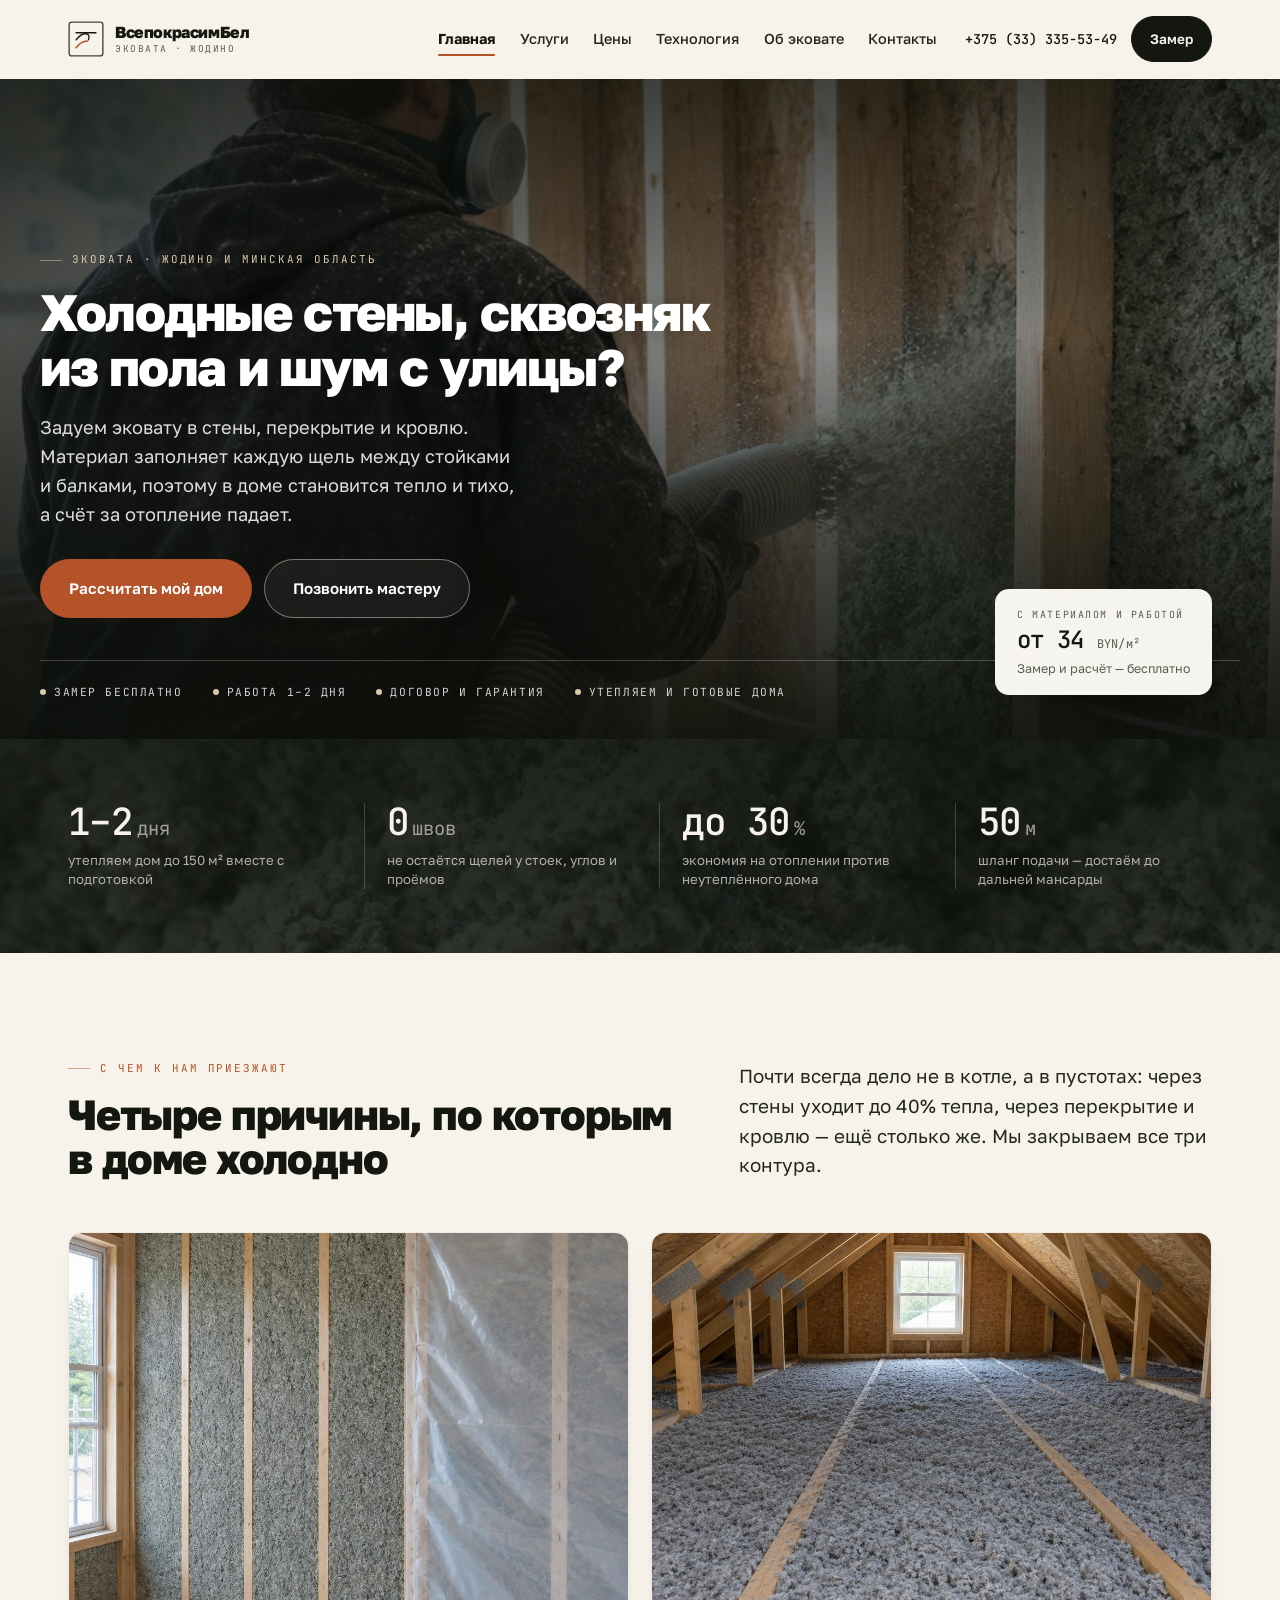
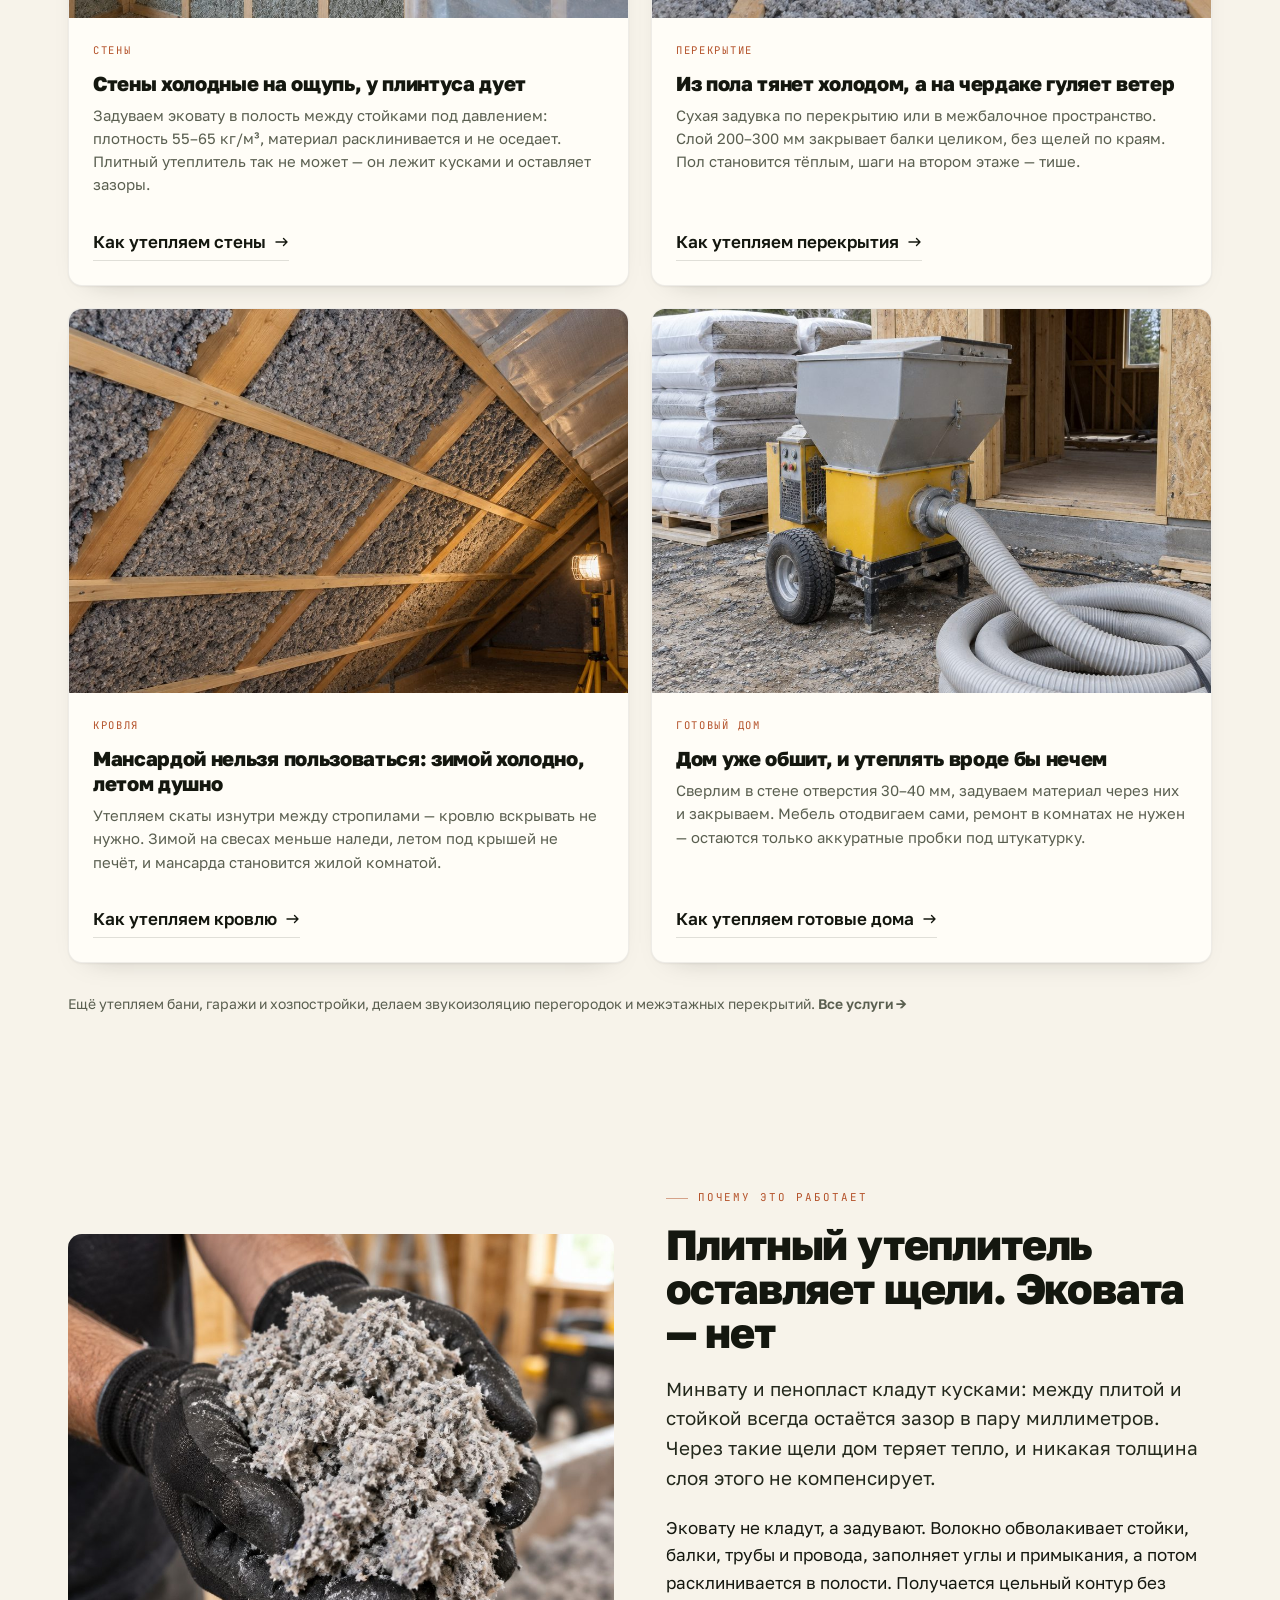
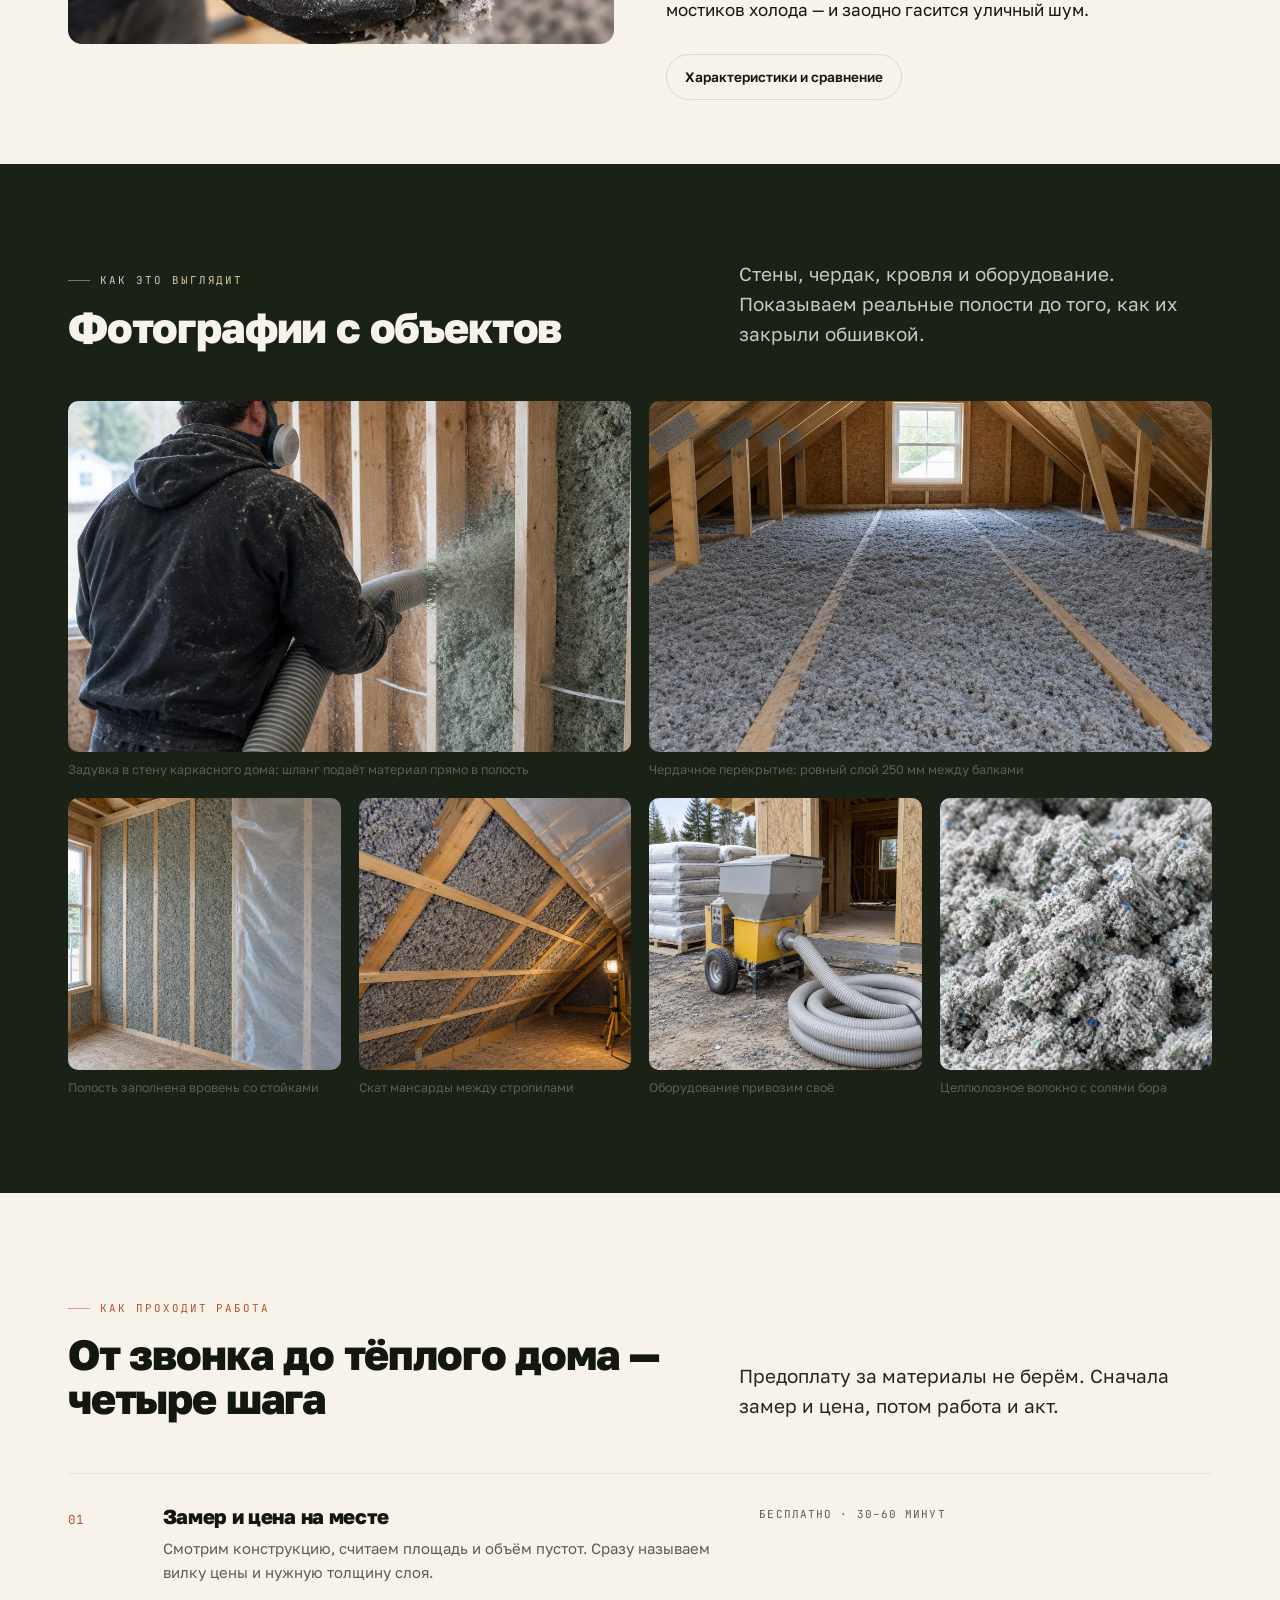
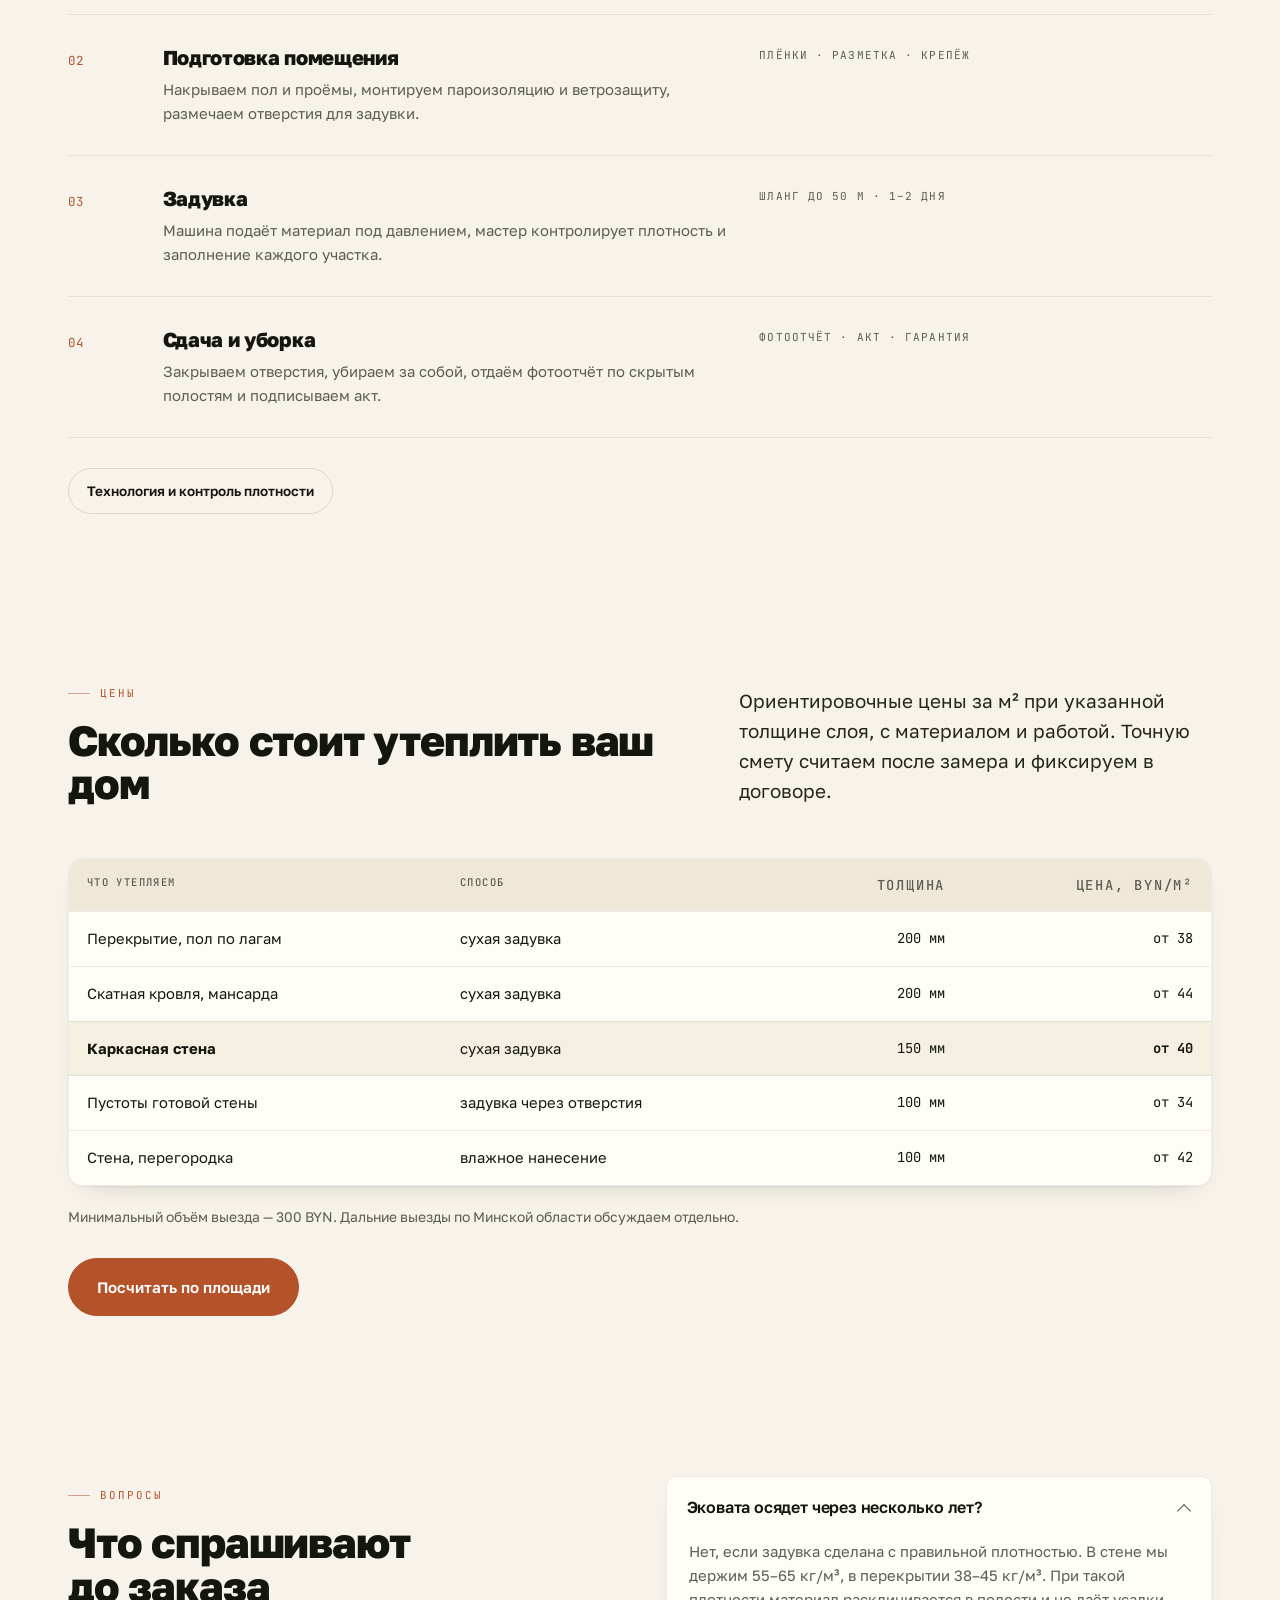
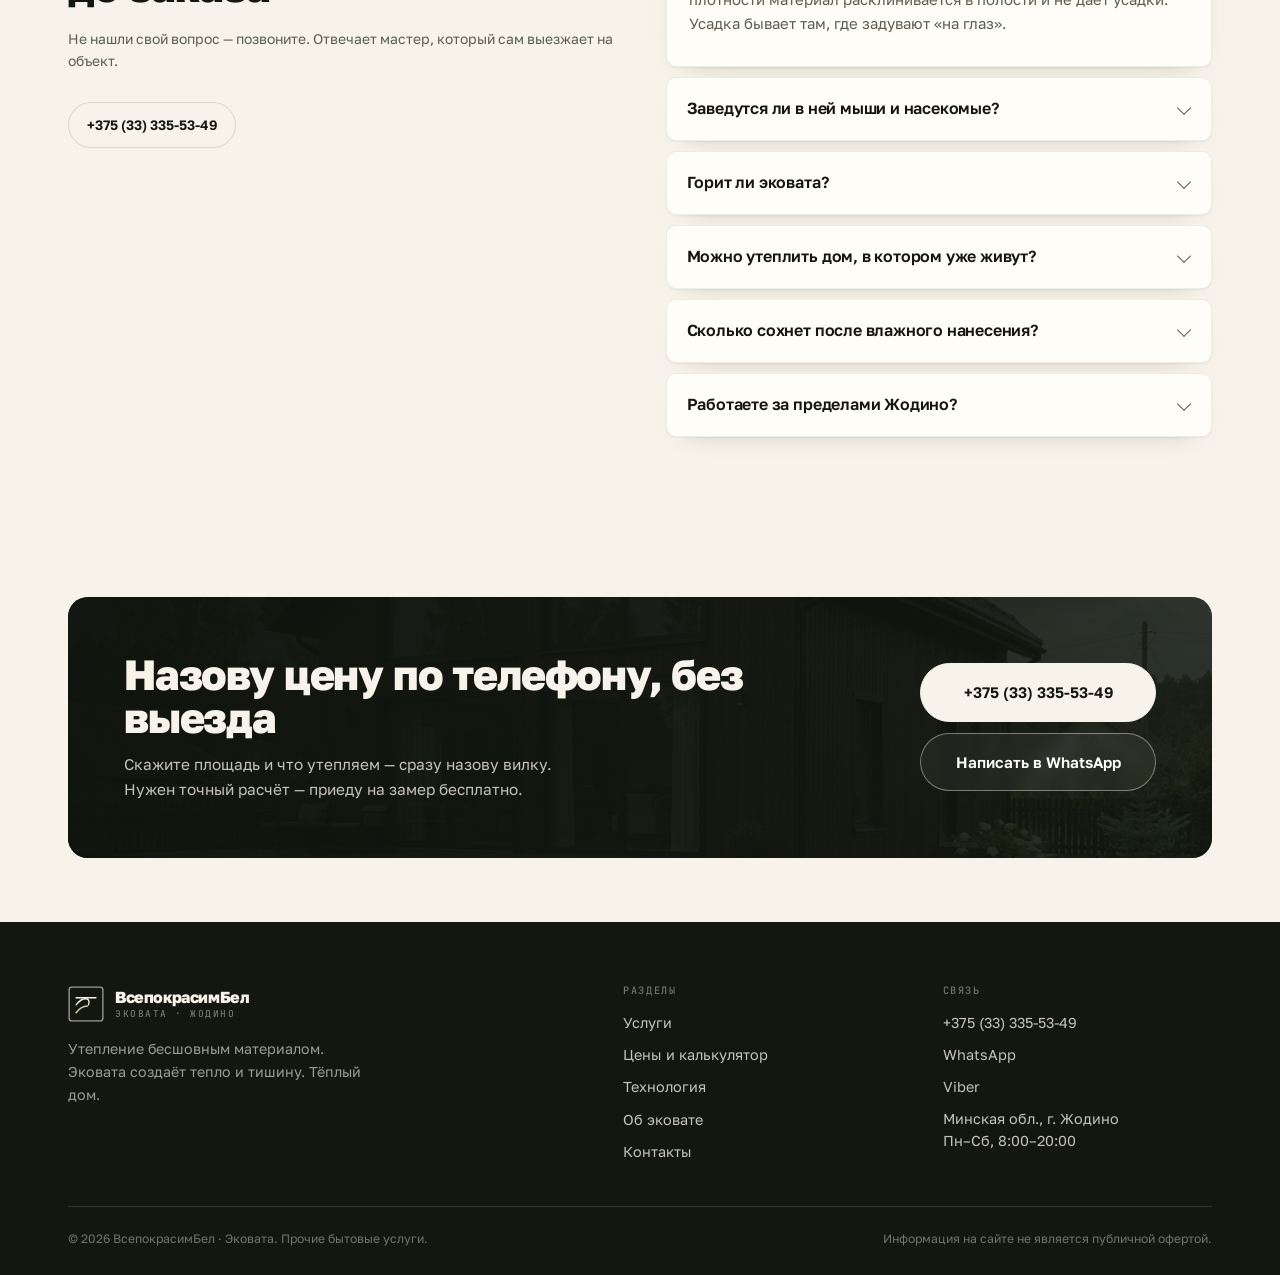
==== commit c2b4ec39: "Типографика первого экрана: заголовок в 2-3 строки" ====
--- a/index.html
+++ b/index.html
@@ -15,7 +15,7 @@
 <link rel="preconnect" href="https://fonts.googleapis.com">
 <link rel="preconnect" href="https://fonts.gstatic.com" crossorigin>
 <link href="https://fonts.googleapis.com/css2?family=Golos+Text:wght@400;500;600;700;800;900&family=Lora:ital,wght@0,400;0,500;1,400;1,500&family=JetBrains+Mono:wght@400;500&display=swap" rel="stylesheet">
-<link rel="stylesheet" href="assets/css/style.css">
+<link rel="stylesheet" href="assets/css/style.css?v=4">
 </head>
 <body>
 
@@ -387,6 +387,6 @@
   </div>
 </footer>
 
-<script src="assets/js/app.js"></script>
+<script src="assets/js/app.js?v=4"></script>
 </body>
 </html>
--- a/assets/css/style.css
+++ b/assets/css/style.css
@@ -134,14 +134,14 @@
     linear-gradient(180deg, rgba(12,15,10,.72) 0%, rgba(12,15,10,.34) 38%, rgba(12,15,10,.72) 74%, rgba(12,15,10,.92) 100%),
     linear-gradient(90deg, rgba(12,15,10,.6) 0%, rgba(12,15,10,.1) 62%);
 }
-.hero-in{position:relative; z-index:2; padding:clamp(64px,11vw,140px) 0 clamp(28px,4vw,44px); min-height:min(84vh,720px); display:flex; flex-direction:column; justify-content:flex-end}
-.hero-txt{max-width:23ch}
+.hero-in{position:relative; z-index:2; padding:clamp(46px,7vw,88px) 0 clamp(24px,3.4vw,38px); min-height:min(74vh,660px); display:flex; flex-direction:column; justify-content:flex-end}
+.hero-txt{max-width:min(720px,100%)}
 .hero .label{color:var(--sand)}
-.hero h1{color:#fff; text-shadow:0 2px 30px rgba(0,0,0,.35)}
-.hero-sub{color:rgba(255,255,255,.86); max-width:46ch; margin-top:20px; font-size:clamp(1rem,1.5vw,1.14rem); line-height:1.6}
+.hero h1{color:#fff; font-size:clamp(1.95rem,4vw,3.4rem); line-height:1.07; text-shadow:0 2px 30px rgba(0,0,0,.35)}
+.hero-sub{color:rgba(255,255,255,.86); max-width:44ch; margin-top:18px; font-size:clamp(1rem,1.5vw,1.14rem); line-height:1.6}
 .hero-actions{display:flex; flex-wrap:wrap; gap:12px; margin-top:30px}
 .hero-facts{
-  display:flex; flex-wrap:wrap; gap:12px 34px; margin-top:clamp(30px,5vw,52px);
+  display:flex; flex-wrap:wrap; gap:12px 30px; margin-top:clamp(26px,4vw,42px);
   padding-top:22px; border-top:1px solid rgba(255,255,255,.22); position:relative; z-index:2;
 }
 .hero-facts span{font-family:var(--mono); font-size:.7rem; letter-spacing:.14em; text-transform:uppercase; color:rgba(255,255,255,.82); display:flex; align-items:center; gap:8px}
